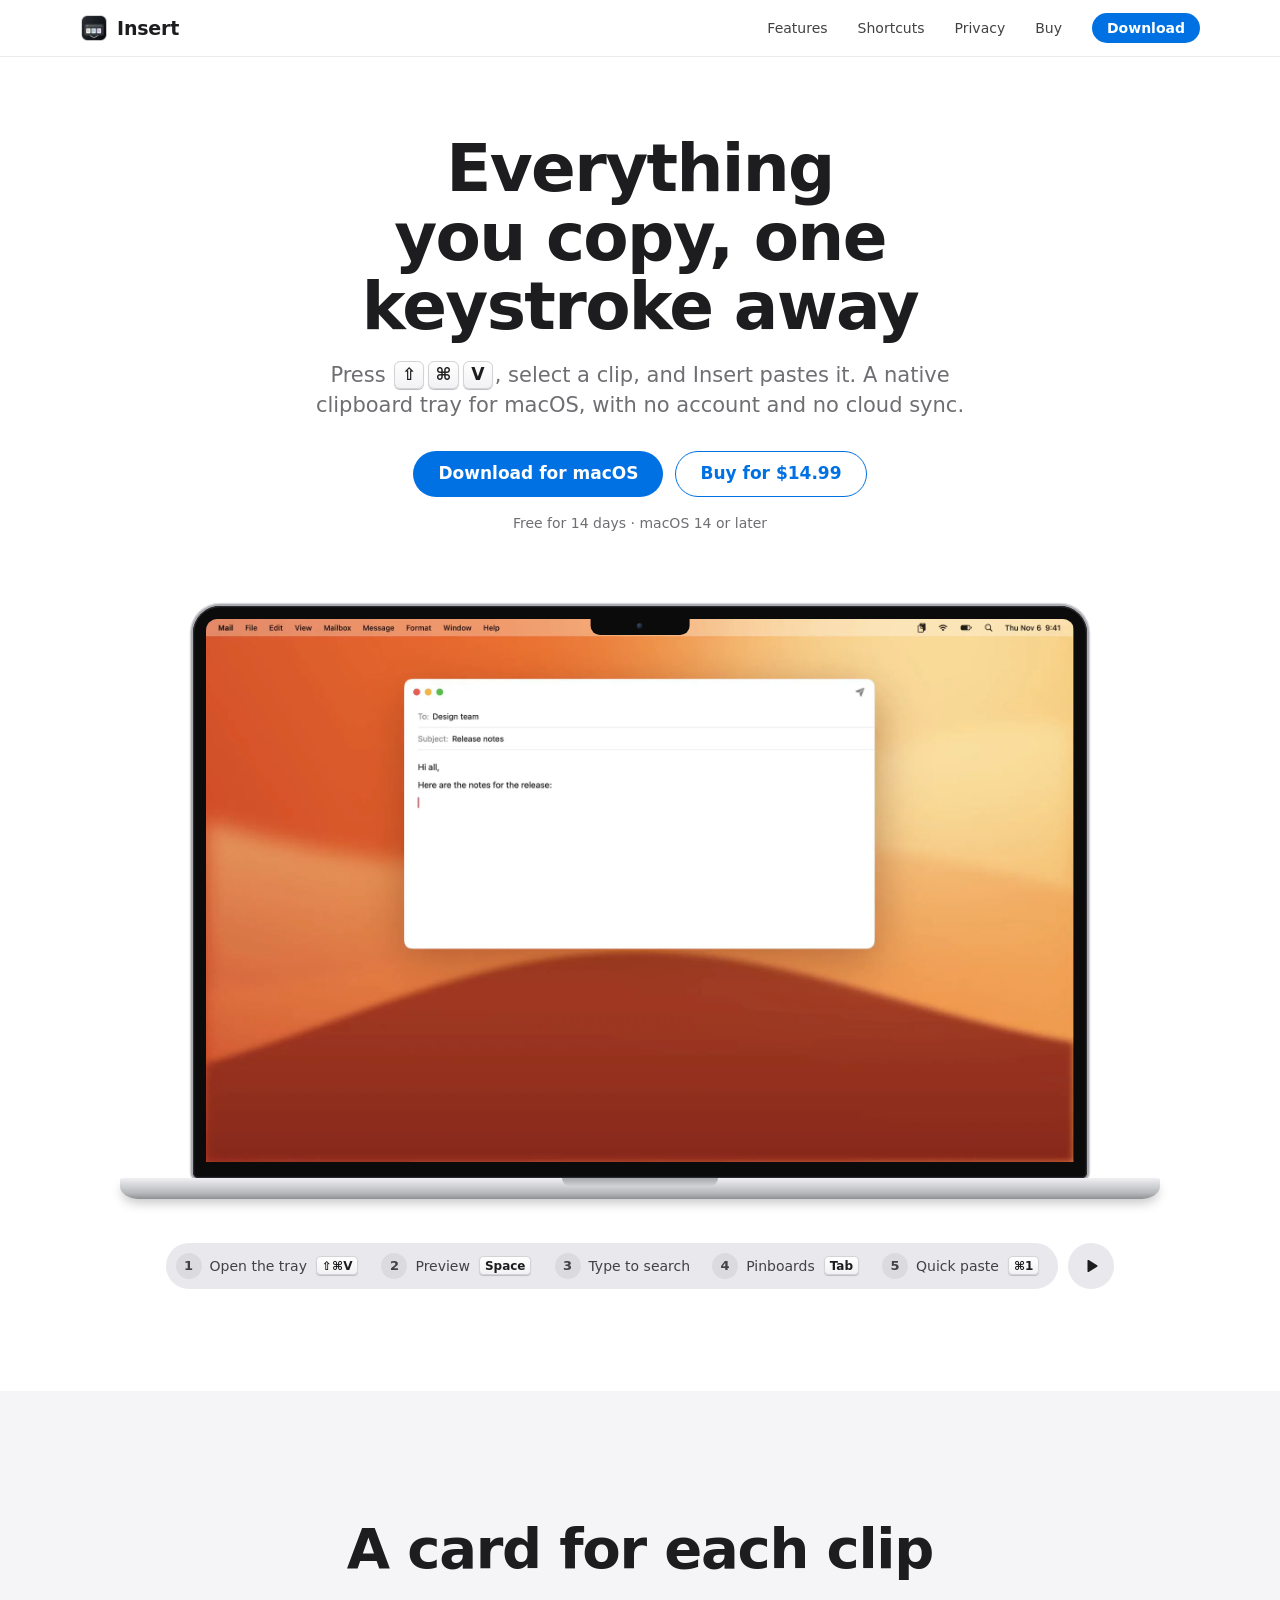
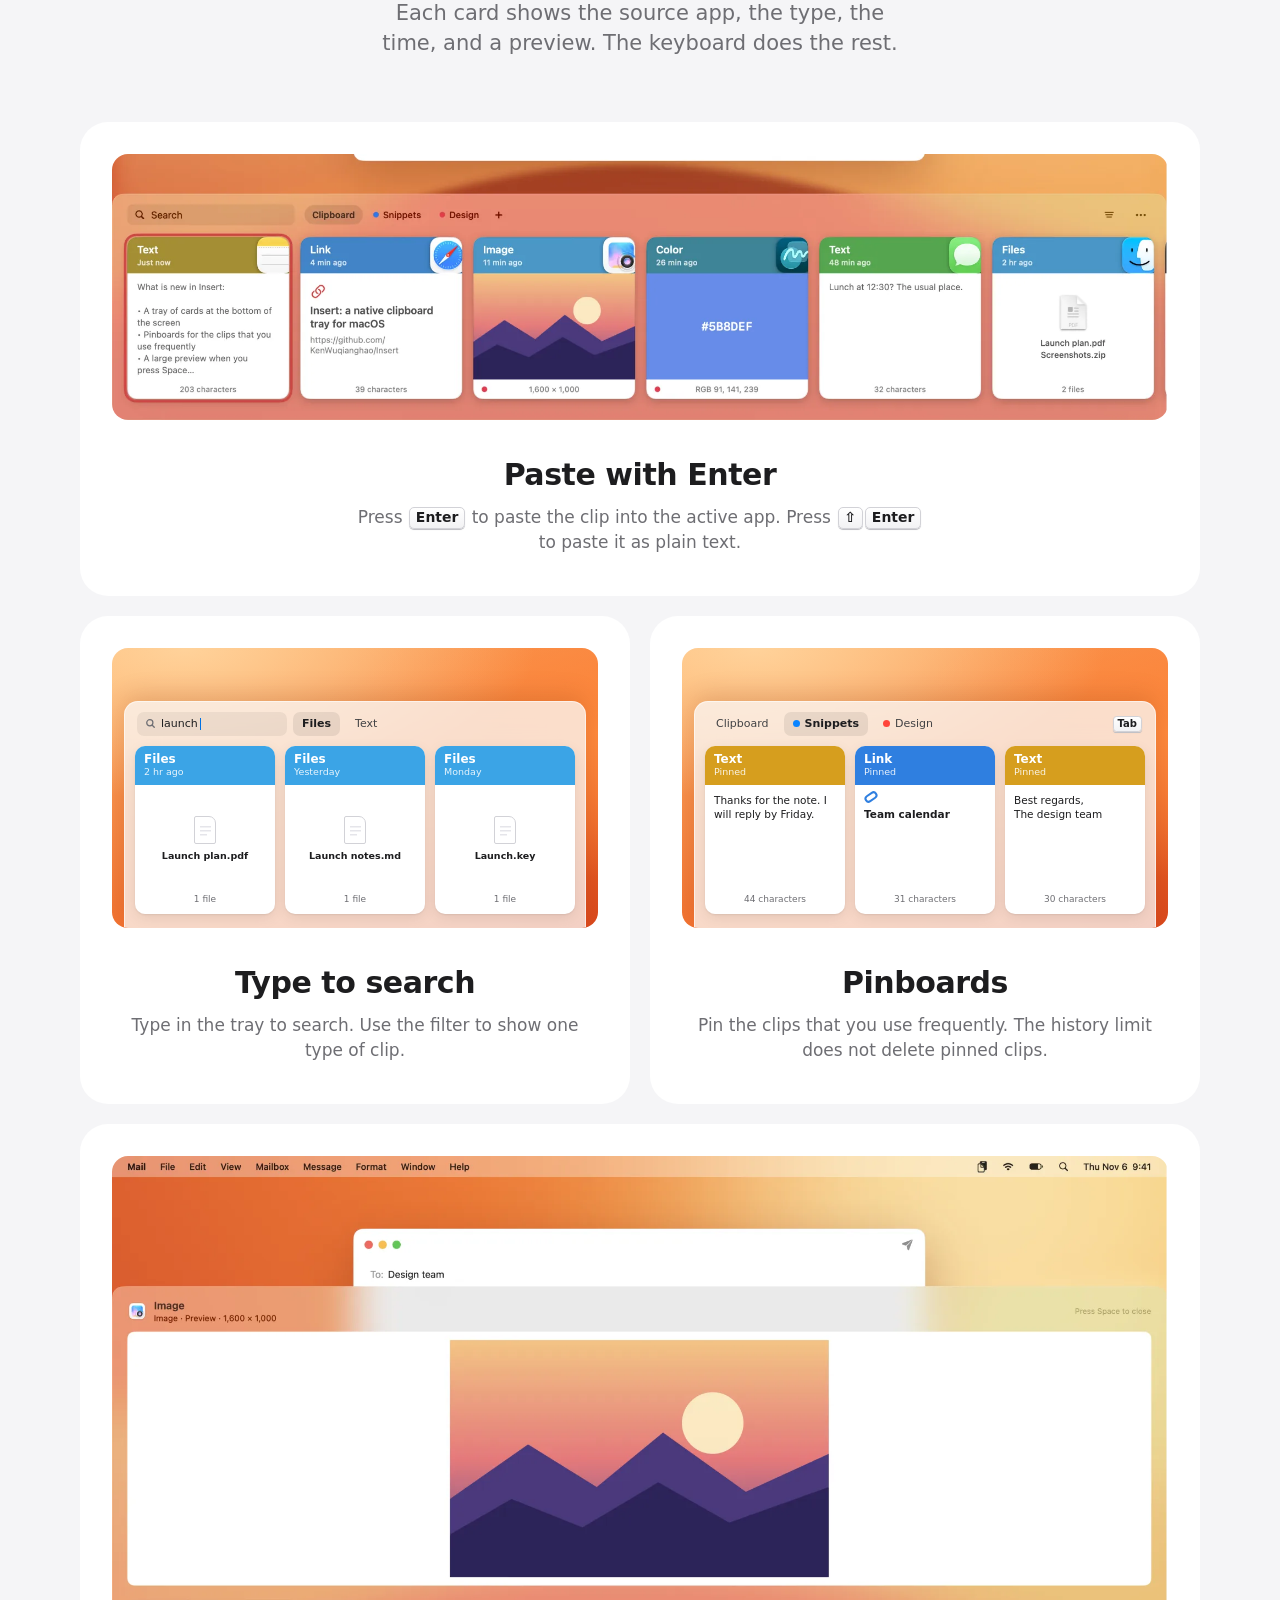
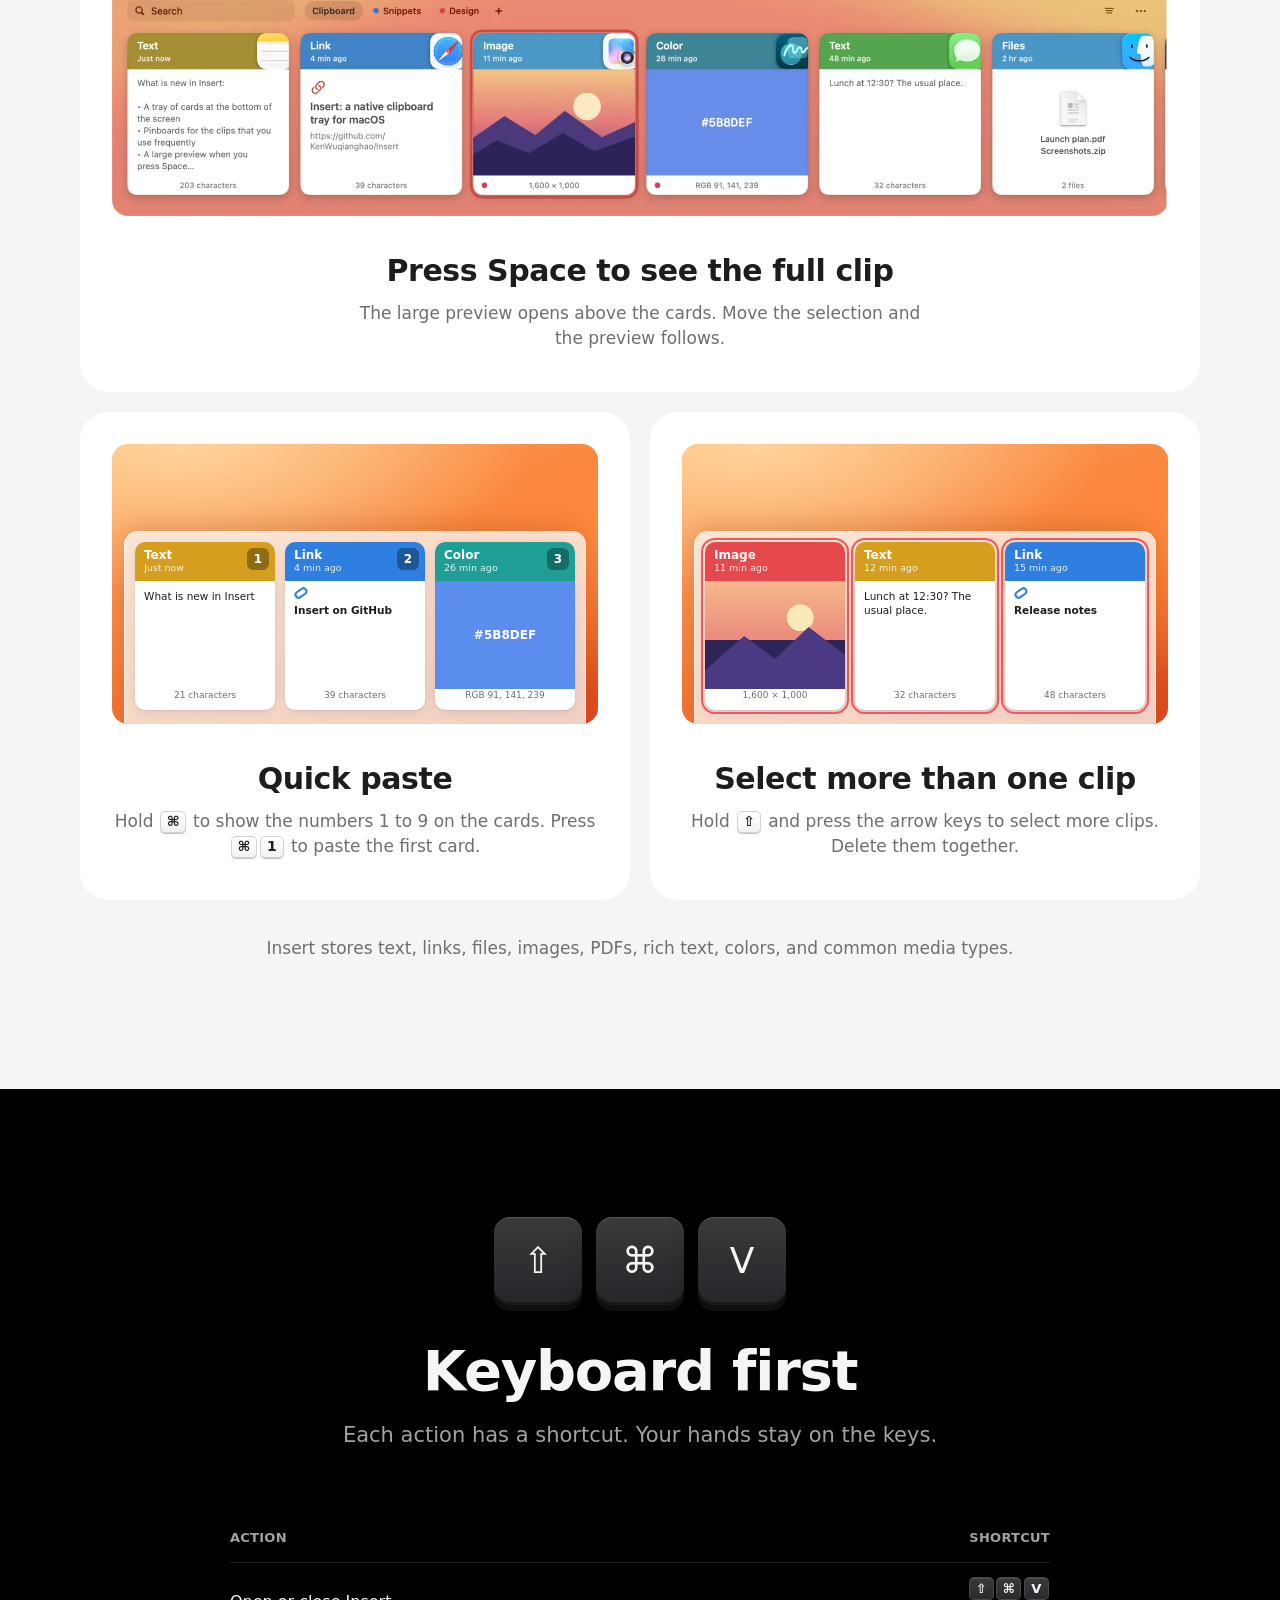
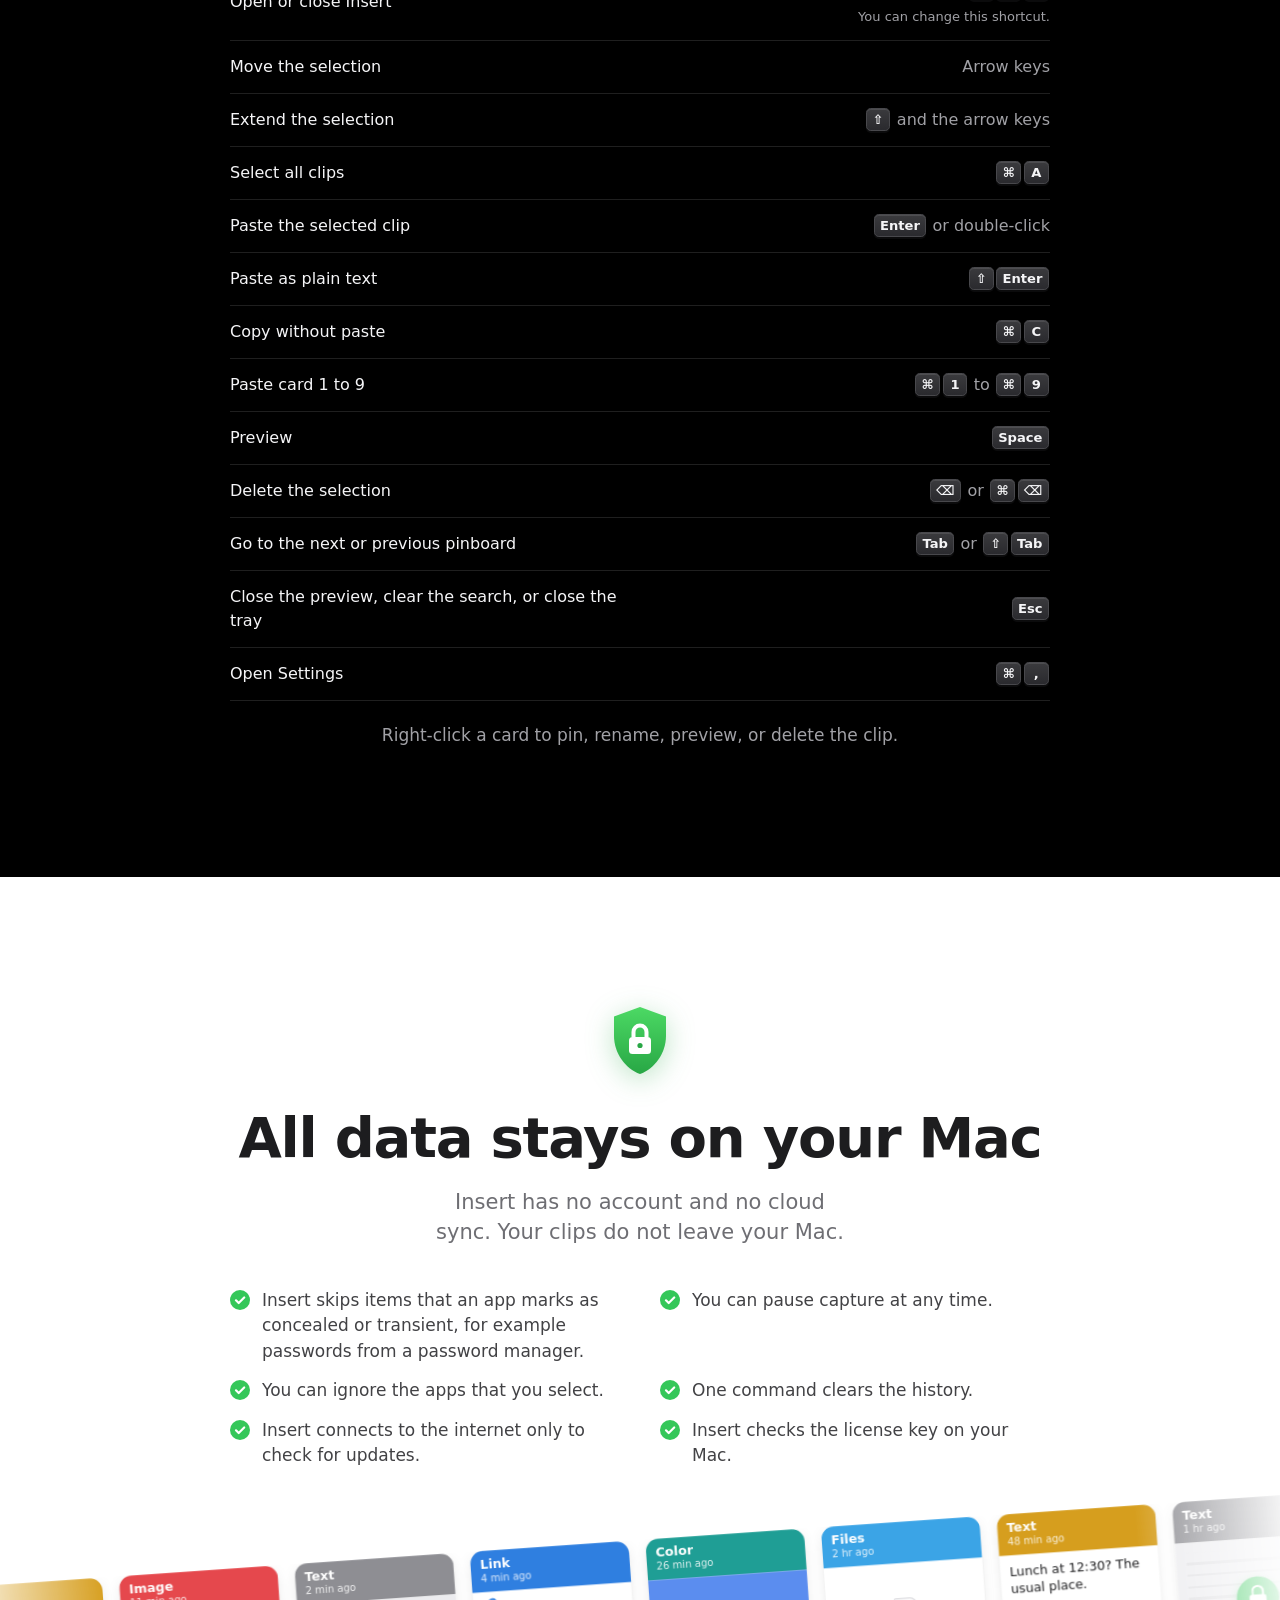
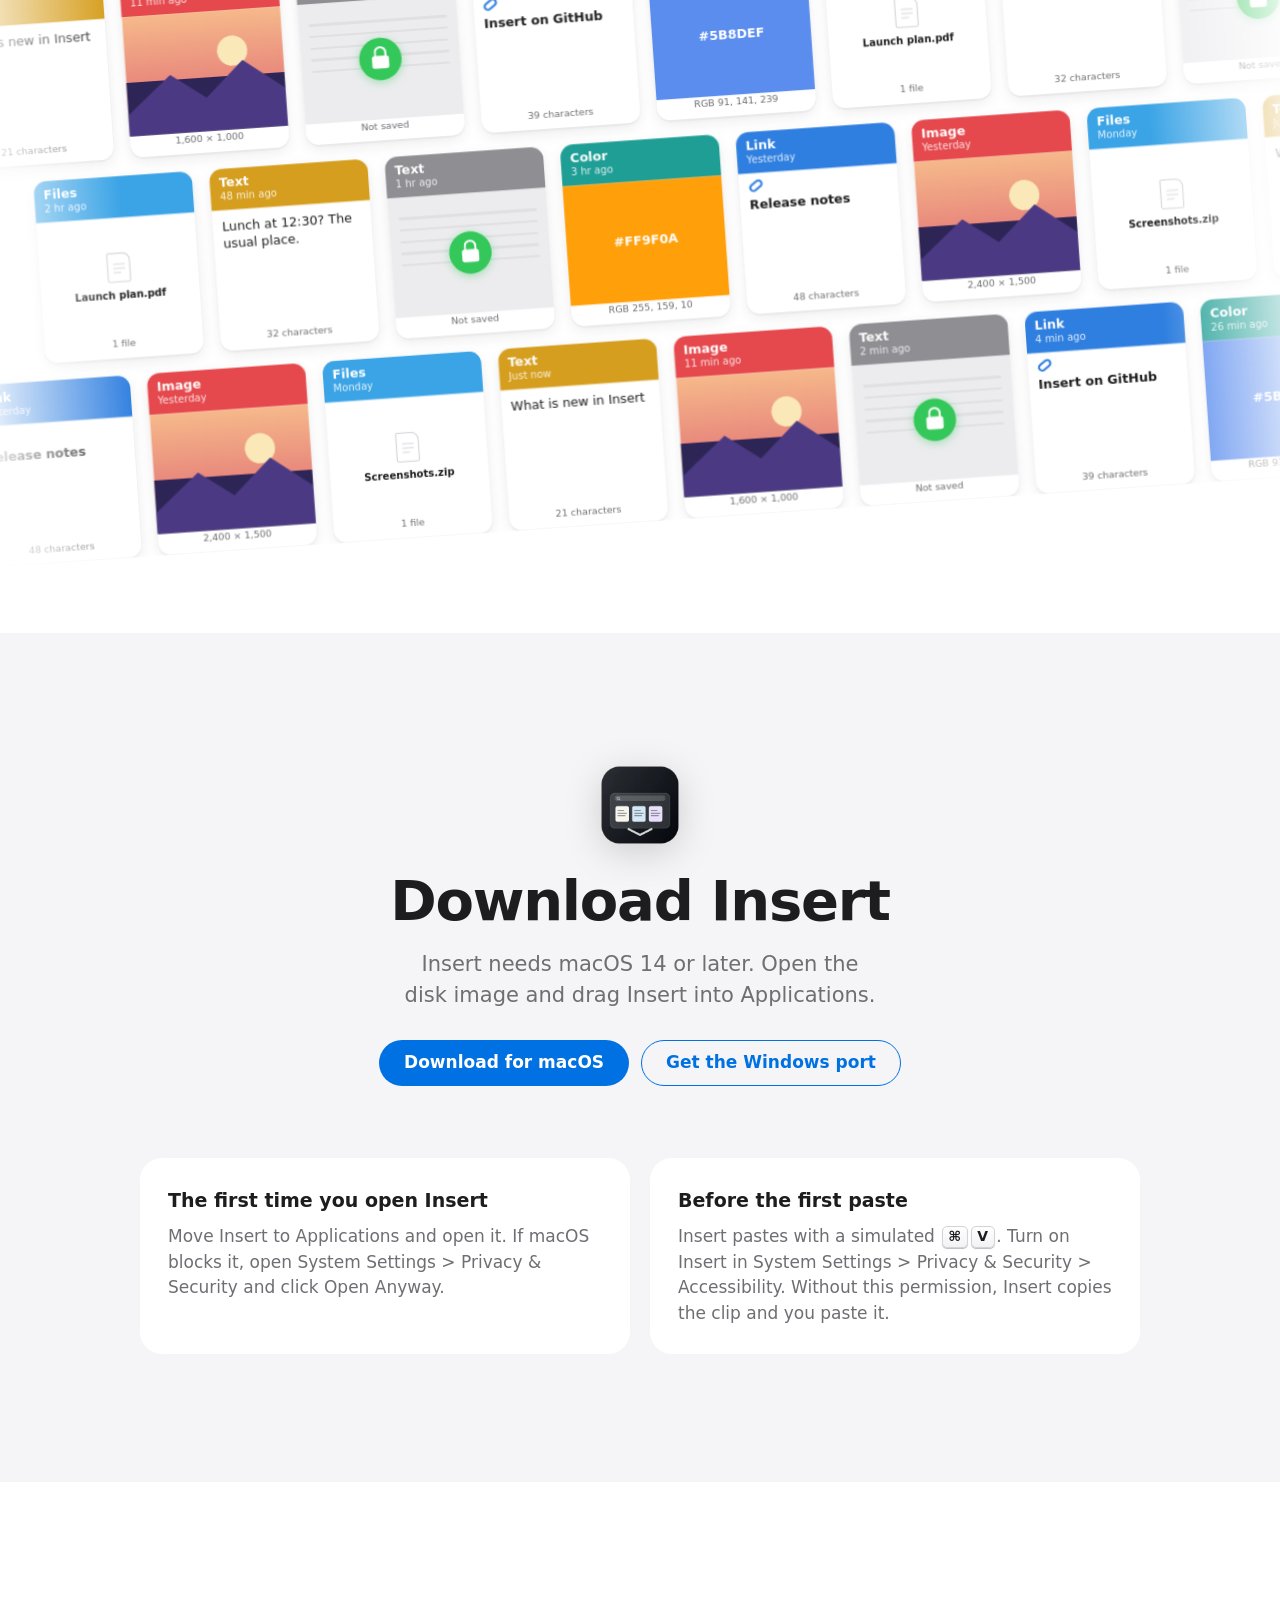
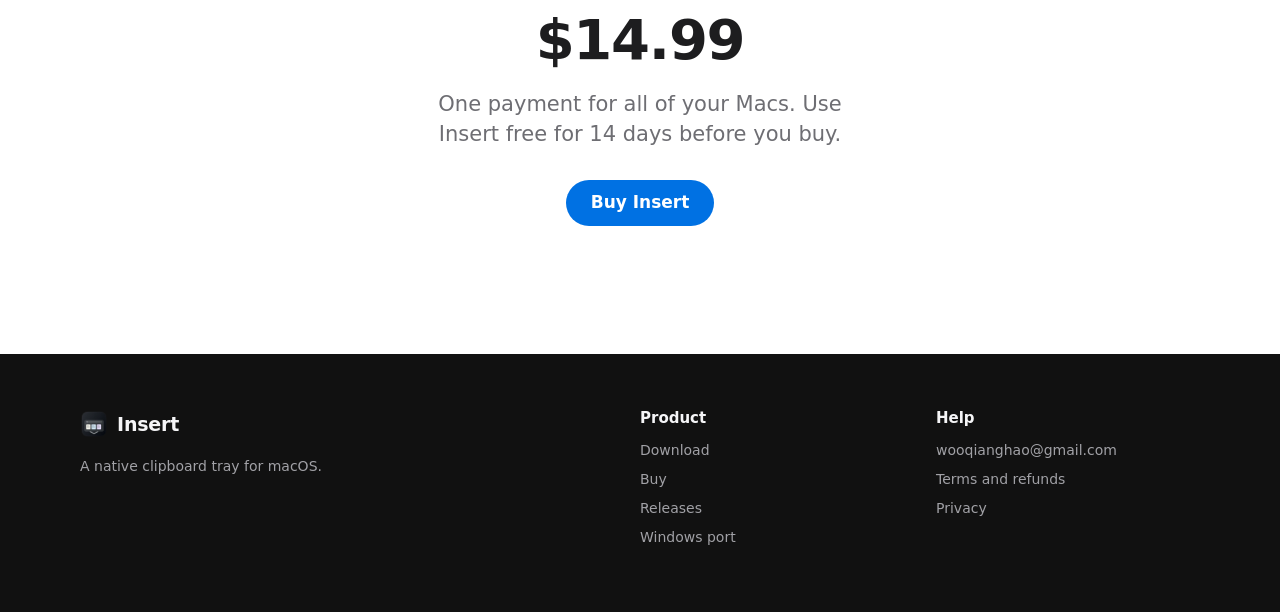
==== index.html @ 04b27fa1 "Time out the Stripe request, and fix the first-open, receipt, and log wording" ====
<!doctype html>
<html lang="en">
  <head>
    <meta charset="utf-8" />
    <meta name="viewport" content="width=device-width, initial-scale=1" />
    <title>Insert - Native clipboard tray for macOS</title>
    <meta
      name="description"
      content="Insert is a native clipboard tray for macOS. Press the shortcut, select a clip, and Insert pastes it into the app that you use. No account and no cloud sync."
    />
    <meta property="og:type" content="website" />
    <meta property="og:url" content="https://insert-app.vercel.app/" />
    <meta property="og:title" content="Insert" />
    <meta property="og:description" content="A native clipboard tray for macOS. Press the shortcut, select a clip, and paste." />
    <meta property="og:image" content="https://insert-app.vercel.app/assets/insert-og.jpg" />
    <meta name="twitter:card" content="summary_large_image" />
    <meta name="color-scheme" content="light" />
    <meta name="theme-color" content="#ffffff" />
    <link rel="icon" type="image/png" sizes="32x32" href="/assets/favicon.png" />
    <link rel="apple-touch-icon" href="/assets/apple-touch-icon.png" />
    <link rel="stylesheet" href="/styles.css" />
    <script>document.documentElement.classList.add("js");</script>
  </head>
  <body>
    <header class="topbar">
      <div class="wrap topbar-row">
        <a class="brand" href="/">
          <img src="/assets/insert-icon.webp" alt="" width="28" height="28" />
          Insert
        </a>
        <nav aria-label="Main">
          <a class="nav-link" href="#features">Features</a>
          <a class="nav-link" href="#shortcuts">Shortcuts</a>
          <a class="nav-link" href="#privacy">Privacy</a>
          <a class="nav-link" href="/buy">Buy</a>
          <a class="button primary small" href="#download">Download</a>
        </nav>
      </div>
    </header>

    <main>
      <section class="hero" aria-labelledby="hero-title">
        <div class="wrap hero-copy">
          <h1 id="hero-title">Everything you copy, one keystroke away</h1>
          <p class="sub">
            Press <kbd aria-hidden="true">⇧</kbd><kbd aria-hidden="true">⌘</kbd><kbd aria-hidden="true">V</kbd><span class="visually-hidden">Shift Command V</span>,
            select a clip, and Insert pastes it. A native clipboard tray for macOS, with no account and no cloud sync.
          </p>
          <div class="actions">
            <a
              class="button primary"
              id="platform-download"
              href="https://github.com/KenWuqianghao/insert-releases/releases/latest/download/Insert-Installer.dmg"
              data-windows-url="https://github.com/KenWuqianghao/insert-windows/releases/latest"
            >Download for macOS</a>
            <a class="button outline" href="/buy">Buy for $14.99</a>
          </div>
          <p class="fineprint">Free for 14 days · macOS 14 or later</p>
        </div>

        <div class="wrap demo">
          <h2 class="visually-hidden">Demo</h2>
          <div class="laptop">
            <div class="laptop-lid">
              <div class="laptop-screen">
                <video
                  id="demo-video"
                  src="/assets/insert-demo.mp4"
                  poster="/assets/insert-demo-poster.webp"
                  width="1920"
                  height="1200"
                  autoplay
                  muted
                  loop
                  playsinline
                  controls
                  preload="metadata"
                  aria-describedby="demo-steps"
                ></video>
              </div>
              <span class="laptop-notch" aria-hidden="true"></span>
            </div>
            <div class="laptop-base" aria-hidden="true"></div>
          </div>

          <div class="chapters">
            <ol class="chapter-list" id="demo-steps" aria-label="Demo steps">
              <li><button type="button" data-at="1.06"><span class="step-n">1</span>Open the tray<kbd aria-hidden="true">⇧⌘V</kbd><span class="visually-hidden">Shift Command V</span></button></li>
              <li><button type="button" data-at="3.86"><span class="step-n">2</span>Preview<kbd>Space</kbd></button></li>
              <li><button type="button" data-at="8.03"><span class="step-n">3</span>Type to search</button></li>
              <li><button type="button" data-at="11.08"><span class="step-n">4</span>Pinboards<kbd>Tab</kbd></button></li>
              <li><button type="button" data-at="14.42"><span class="step-n">5</span>Quick paste<kbd aria-hidden="true">⌘1</kbd><span class="visually-hidden">Command 1</span></button></li>
            </ol>
            <button type="button" class="play-toggle" id="play-toggle" aria-label="Pause the demo">
              <svg class="icon-pause" viewBox="0 0 16 16" aria-hidden="true"><rect x="3.5" y="2.5" width="3" height="11" rx="1" /><rect x="9.5" y="2.5" width="3" height="11" rx="1" /></svg>
              <svg class="icon-play" viewBox="0 0 16 16" aria-hidden="true"><path d="M4.5 2.8v10.4a.8.8 0 0 0 1.2.7l8.4-5.2a.8.8 0 0 0 0-1.4L5.7 2.1a.8.8 0 0 0-1.2.7Z" /></svg>
            </button>
          </div>
        </div>
      </section>

      <section class="band grey" id="features" aria-labelledby="features-title">
        <div class="wrap">
          <div class="section-head reveal">
            <h2 id="features-title">A card for each clip</h2>
            <p class="sub">Each card shows the source app, the type, the time, and a preview. The keyboard does the rest.</p>
          </div>

          <div class="feature-grid">
            <article class="feature wide reveal">
              <div class="feature-media">
                <img class="shot tray-only" src="/assets/insert-tray.webp" alt="The Insert tray at the bottom of the screen, with a row of clip cards" width="1920" height="1200" loading="lazy" />
              </div>
              <h3>Paste with Enter</h3>
              <p>Press <kbd>Enter</kbd> to paste the clip into the active app. Press <span class="keys"><kbd>⇧</kbd><kbd>Enter</kbd></span> to paste it as plain text.</p>
            </article>

            <article class="feature reveal">
              <div class="scene" aria-hidden="true">
                <div class="mini-tray">
                  <div class="tray-bar">
                    <span class="search-field"><svg viewBox="0 0 16 16"><circle cx="7" cy="7" r="4.5" /><path d="m10.5 10.5 3 3" /></svg>launch<i class="caret"></i></span>
                    <span class="chip on">Files</span>
                    <span class="chip">Text</span>
                  </div>
                  <div class="clip-row">
                    <div class="clip t-files"><div class="clip-head"><b>Files</b><span>2 hr ago</span></div><div class="clip-body center"><span class="doc"></span><small>Launch plan.pdf</small></div><div class="clip-foot">1 file</div></div>
                    <div class="clip t-files"><div class="clip-head"><b>Files</b><span>Yesterday</span></div><div class="clip-body center"><span class="doc"></span><small>Launch notes.md</small></div><div class="clip-foot">1 file</div></div>
                    <div class="clip t-files"><div class="clip-head"><b>Files</b><span>Monday</span></div><div class="clip-body center"><span class="doc"></span><small>Launch.key</small></div><div class="clip-foot">1 file</div></div>
                  </div>
                </div>
              </div>
              <h3>Type to search</h3>
              <p>Type in the tray to search. Use the filter to show one type of clip.</p>
            </article>

            <article class="feature reveal">
              <div class="scene" aria-hidden="true">
                <div class="mini-tray">
                  <div class="tray-bar">
                    <span class="tab">Clipboard</span>
                    <span class="tab on"><i style="--dot: #0a84ff"></i>Snippets</span>
                    <span class="tab"><i style="--dot: #ff453a"></i>Design</span>
                    <kbd class="tray-key">Tab</kbd>
                  </div>
                  <div class="clip-row">
                    <div class="clip t-text"><div class="clip-head"><b>Text</b><span>Pinned</span></div><div class="clip-body"><p>Thanks for the note. I will reply by Friday.</p></div><div class="clip-foot">44 characters</div></div>
                    <div class="clip t-link"><div class="clip-head"><b>Link</b><span>Pinned</span></div><div class="clip-body"><span class="link-glyph"></span><p><b>Team calendar</b></p></div><div class="clip-foot">31 characters</div></div>
                    <div class="clip t-text"><div class="clip-head"><b>Text</b><span>Pinned</span></div><div class="clip-body"><p>Best regards,<br />The design team</p></div><div class="clip-foot">30 characters</div></div>
                  </div>
                </div>
              </div>
              <h3>Pinboards</h3>
              <p>Pin the clips that you use frequently. The history limit does not delete pinned clips.</p>
            </article>

            <article class="feature wide reveal">
              <div class="feature-media">
                <img class="shot" src="/assets/insert-preview.webp" alt="The large preview of an image clip, above the row of cards" width="1920" height="1200" loading="lazy" />
              </div>
              <h3>Press Space to see the full clip</h3>
              <p>The large preview opens above the cards. Move the selection and the preview follows.</p>
            </article>

            <article class="feature reveal">
              <div class="scene" aria-hidden="true">
                <div class="mini-tray">
                  <div class="clip-row">
                    <div class="clip t-text"><span class="num">1</span><div class="clip-head"><b>Text</b><span>Just now</span></div><div class="clip-body"><p>What is new in Insert</p></div><div class="clip-foot">21 characters</div></div>
                    <div class="clip t-link"><span class="num">2</span><div class="clip-head"><b>Link</b><span>4 min ago</span></div><div class="clip-body"><span class="link-glyph"></span><p><b>Insert on GitHub</b></p></div><div class="clip-foot">39 characters</div></div>
                    <div class="clip t-color"><span class="num">3</span><div class="clip-head"><b>Color</b><span>26 min ago</span></div><div class="clip-body swatch">#5B8DEF</div><div class="clip-foot">RGB 91, 141, 239</div></div>
                  </div>
                </div>
              </div>
              <h3>Quick paste</h3>
              <p>Hold <kbd>⌘</kbd> to show the numbers 1 to 9 on the cards. Press <span class="keys"><kbd>⌘</kbd><kbd>1</kbd></span> to paste the first card.</p>
            </article>

            <article class="feature reveal">
              <div class="scene" aria-hidden="true">
                <div class="mini-tray">
                  <div class="clip-row">
                    <div class="clip t-image picked"><div class="clip-head"><b>Image</b><span>11 min ago</span></div><div class="clip-body art"></div><div class="clip-foot">1,600 × 1,000</div></div>
                    <div class="clip t-text picked"><div class="clip-head"><b>Text</b><span>12 min ago</span></div><div class="clip-body"><p>Lunch at 12:30? The usual place.</p></div><div class="clip-foot">32 characters</div></div>
                    <div class="clip t-link picked"><div class="clip-head"><b>Link</b><span>15 min ago</span></div><div class="clip-body"><span class="link-glyph"></span><p><b>Release notes</b></p></div><div class="clip-foot">48 characters</div></div>
                  </div>
                </div>
              </div>
              <h3>Select more than one clip</h3>
              <p>Hold <kbd>⇧</kbd> and press the arrow keys to select more clips. Delete them together.</p>
            </article>
          </div>

          <p class="feature-note reveal">Insert stores text, links, files, images, PDFs, rich text, colors, and common media types.</p>
        </div>
      </section>

      <section class="band dark" id="shortcuts" aria-labelledby="shortcuts-title">
        <div class="wrap">
          <div class="section-head reveal">
            <div class="keycaps" aria-hidden="true"><span>⇧</span><span>⌘</span><span>V</span></div>
            <h2 id="shortcuts-title">Keyboard first</h2>
            <p class="sub">Each action has a shortcut. Your hands stay on the keys.</p>
          </div>
          <div class="table-wrap reveal">
            <table>
              <thead>
                <tr><th scope="col">Action</th><th scope="col">Shortcut</th></tr>
              </thead>
              <tbody>
                <tr><td>Open or close Insert</td><td><kbd>⇧</kbd><kbd>⌘</kbd><kbd>V</kbd><span class="cell-note">You can change this shortcut.</span></td></tr>
                <tr><td>Move the selection</td><td>Arrow keys</td></tr>
                <tr><td>Extend the selection</td><td><kbd>⇧</kbd> and the arrow keys</td></tr>
                <tr><td>Select all clips</td><td><kbd>⌘</kbd><kbd>A</kbd></td></tr>
                <tr><td>Paste the selected clip</td><td><kbd>Enter</kbd> or double-click</td></tr>
                <tr><td>Paste as plain text</td><td><kbd>⇧</kbd><kbd>Enter</kbd></td></tr>
                <tr><td>Copy without paste</td><td><kbd>⌘</kbd><kbd>C</kbd></td></tr>
                <tr><td>Paste card 1 to 9</td><td><kbd>⌘</kbd><kbd>1</kbd> to <kbd>⌘</kbd><kbd>9</kbd></td></tr>
                <tr><td>Preview</td><td><kbd>Space</kbd></td></tr>
                <tr><td>Delete the selection</td><td><kbd>⌫</kbd> or <kbd>⌘</kbd><kbd>⌫</kbd></td></tr>
                <tr><td>Go to the next or previous pinboard</td><td><kbd>Tab</kbd> or <kbd>⇧</kbd><kbd>Tab</kbd></td></tr>
                <tr><td>Close the preview, clear the search, or close the tray</td><td><kbd>Esc</kbd></td></tr>
                <tr><td>Open Settings</td><td><kbd>⌘</kbd><kbd>,</kbd></td></tr>
              </tbody>
            </table>
            <p class="note">Right-click a card to pin, rename, preview, or delete the clip.</p>
          </div>
        </div>
      </section>

      <section class="band privacy" id="privacy" aria-labelledby="privacy-title">
        <div class="wrap">
          <div class="section-head reveal">
            <svg class="shield" viewBox="0 0 64 72" aria-hidden="true">
              <defs>
                <linearGradient id="shield-fill" x1="0" y1="0" x2="0" y2="1">
                  <stop offset="0" stop-color="#4cd964" />
                  <stop offset="1" stop-color="#28a745" />
                </linearGradient>
              </defs>
              <path d="M32 2 6 11.5v19.2c0 17.4 11.1 32.7 26 38.3 14.9-5.6 26-20.9 26-38.3V11.5L32 2Z" fill="url(#shield-fill)" />
              <rect x="21" y="32" width="22" height="17" rx="3.5" fill="#fff" />
              <path d="M25.5 32v-5a6.5 6.5 0 0 1 13 0v5" fill="none" stroke="#fff" stroke-width="4" />
              <circle cx="32" cy="40.5" r="2.6" fill="#28a745" />
            </svg>
            <h2 id="privacy-title">All data stays on your Mac</h2>
            <p class="sub">Insert has no account and no cloud sync. Your clips do not leave your Mac.</p>
          </div>
          <ul class="facts reveal">
            <li>Insert skips items that an app marks as concealed or transient, for example passwords from a password manager.</li>
            <li>You can pause capture at any time.</li>
            <li>You can ignore the apps that you select.</li>
            <li>One command clears the history.</li>
            <li>Insert connects to the internet only to check for updates.</li>
            <li>Insert checks the license key on your Mac.</li>
          </ul>
        </div>
        <div class="wall" id="clip-wall" aria-hidden="true"></div>
      </section>

      <section class="band grey" id="download" aria-labelledby="download-title">
        <div class="wrap">
          <div class="section-head reveal">
            <img class="app-icon" src="/assets/insert-icon.webp" alt="" width="88" height="88" loading="lazy" />
            <h2 id="download-title">Download Insert</h2>
            <p class="sub">Insert needs macOS 14 or later. Open the disk image and drag Insert into Applications.</p>
            <div class="actions">
              <a class="button primary" href="https://github.com/KenWuqianghao/insert-releases/releases/latest/download/Insert-Installer.dmg">Download for macOS</a>
              <a class="button outline" href="https://github.com/KenWuqianghao/insert-windows/releases/latest">Get the Windows port</a>
            </div>
          </div>
          <div class="notes reveal">
            <article class="note-card">
              <h3>The first time you open Insert</h3>
              <p>Move Insert to Applications and open it. If macOS blocks it, open System Settings &gt; Privacy &amp; Security and click Open Anyway.</p>
            </article>
            <article class="note-card">
              <h3>Before the first paste</h3>
              <p>Insert pastes with a simulated <span class="keys"><kbd>⌘</kbd><kbd>V</kbd></span>. Turn on Insert in System Settings &gt; Privacy &amp; Security &gt; Accessibility. Without this permission, Insert copies the clip and you paste it.</p>
            </article>
          </div>
        </div>
      </section>

      <section class="band" id="pricing" aria-labelledby="pricing-title">
        <div class="wrap">
          <div class="section-head reveal">
            <h2 id="pricing-title">$14.99</h2>
            <p class="sub">One payment for all of your Macs. Use Insert free for 14 days before you buy.</p>
            <div class="actions">
              <a class="button primary" href="/buy">Buy Insert</a>
            </div>
          </div>
        </div>
      </section>
    </main>

    <footer class="footer">
      <div class="wrap footer-grid">
        <div class="footer-brand">
          <a class="brand" href="/">
            <img src="/assets/insert-icon.webp" alt="" width="28" height="28" loading="lazy" />
            Insert
          </a>
          <p>A native clipboard tray for macOS.</p>
        </div>
        <nav aria-labelledby="footer-product">
          <h2 id="footer-product">Product</h2>
          <ul>
            <li><a href="https://github.com/KenWuqianghao/insert-releases/releases/latest/download/Insert-Installer.dmg">Download</a></li>
            <li><a href="/buy">Buy</a></li>
            <li><a href="https://github.com/KenWuqianghao/insert-releases/releases">Releases</a></li>
            <li><a href="https://github.com/KenWuqianghao/insert-windows/releases/latest">Windows port</a></li>
          </ul>
        </nav>
        <nav aria-labelledby="footer-help">
          <h2 id="footer-help">Help</h2>
          <ul>
            <li><a href="mailto:wooqianghao@gmail.com">wooqianghao@gmail.com</a></li>
            <li><a href="/terms">Terms and refunds</a></li>
            <li><a href="/privacy">Privacy</a></li>
          </ul>
        </nav>
      </div>
    </footer>

    <script>
      (() => {
        const download = document.getElementById("platform-download");
        const platform = (navigator.userAgentData?.platform || navigator.platform || navigator.userAgent || "").toLowerCase();
        if (download && platform.includes("win")) {
          download.href = download.dataset.windowsUrl;
          download.textContent = "Download for Windows";
        }

        const reduceMotion = window.matchMedia("(prefers-reduced-motion: reduce)").matches;

        const reveals = document.querySelectorAll(".reveal");
        if (reduceMotion || !("IntersectionObserver" in window)) {
          reveals.forEach((el) => el.classList.add("in"));
        } else {
          const observer = new IntersectionObserver(
            (entries) => {
              entries.forEach((entry) => {
                if (!entry.isIntersecting) return;
                entry.target.classList.add("in");
                observer.unobserve(entry.target);
              });
            },
            { rootMargin: "0px 0px -8% 0px" }
          );
          reveals.forEach((el) => observer.observe(el));
        }

        const WALL = [
          { type: "text", head: "Text", time: "Just now", body: "What is new in Insert", foot: "21 characters" },
          { type: "image", head: "Image", time: "11 min ago", art: true, foot: "1,600 × 1,000" },
          { type: "concealed", head: "Text", time: "2 min ago", foot: "Not saved" },
          { type: "link", head: "Link", time: "4 min ago", body: "Insert on GitHub", link: true, foot: "39 characters" },
          { type: "color", head: "Color", time: "26 min ago", swatch: "#5B8DEF", foot: "RGB 91, 141, 239" },
          { type: "files", head: "Files", time: "2 hr ago", file: "Launch plan.pdf", foot: "1 file" },
          { type: "text", head: "Text", time: "48 min ago", body: "Lunch at 12:30? The usual place.", foot: "32 characters" },
          { type: "concealed", head: "Text", time: "1 hr ago", foot: "Not saved" },
          { type: "color", head: "Color", time: "3 hr ago", swatch: "#FF9F0A", foot: "RGB 255, 159, 10" },
          { type: "link", head: "Link", time: "Yesterday", body: "Release notes", link: true, foot: "48 characters" },
          { type: "image", head: "Image", time: "Yesterday", art: true, foot: "2,400 × 1,500" },
          { type: "files", head: "Files", time: "Monday", file: "Screenshots.zip", foot: "1 file" },
        ];

        const cardHtml = (clip) => {
          let body;
          if (clip.type === "concealed") body = `<div class="clip-body concealed"><span class="lock"></span></div>`;
          else if (clip.art) body = `<div class="clip-body art"></div>`;
          else if (clip.swatch) body = `<div class="clip-body swatch" style="--swatch: ${clip.swatch}">${clip.swatch}</div>`;
          else if (clip.file) body = `<div class="clip-body center"><span class="doc"></span><small>${clip.file}</small></div>`;
          else if (clip.link) body = `<div class="clip-body"><span class="link-glyph"></span><p><b>${clip.body}</b></p></div>`;
          else body = `<div class="clip-body"><p>${clip.body}</p></div>`;
          return `<div class="clip t-${clip.type}"><div class="clip-head"><b>${clip.head}</b><span>${clip.time}</span></div>${body}<div class="clip-foot">${clip.foot}</div></div>`;
        };

        const wall = document.getElementById("clip-wall");
        if (wall) {
          wall.innerHTML = [0, 5, 9]
            .map((offset) => {
              const row = WALL.map((_, i) => WALL[(i + offset) % WALL.length]);
              return `<div class="wall-row">${row.map(cardHtml).join("")}</div>`;
            })
            .join("");
        }

        const video = document.getElementById("demo-video");
        const toggle = document.getElementById("play-toggle");
        const steps = [...document.querySelectorAll("#demo-steps button")];
        if (!video || steps.length === 0) return;
        // The native controls stay when the script does not run. The play button and the step row replace them.
        video.controls = false;

        if (reduceMotion) {
          video.removeAttribute("autoplay");
          video.pause();
        }

        const showPlayState = () => {
          toggle.classList.toggle("paused", video.paused);
          toggle.setAttribute("aria-label", video.paused ? "Play the demo" : "Pause the demo");
        };
        video.addEventListener("play", showPlayState);
        video.addEventListener("pause", showPlayState);
        toggle.addEventListener("click", () => (video.paused ? video.play() : video.pause()));
        showPlayState();

        const list = document.getElementById("demo-steps");
        const starts = steps.map((step) => Number(step.dataset.at));
        let current = -2;
        const showStep = () => {
          const next = starts.filter((start) => video.currentTime >= start).length - 1;
          if (next === current) return;
          current = next;
          steps.forEach((step, index) => {
            if (index === current) step.setAttribute("aria-current", "step");
            else step.removeAttribute("aria-current");
          });
          const active = steps[current];
          // A scroll during playback must not move a focused step button out of view.
          if (active && list.scrollWidth > list.clientWidth && !list.contains(document.activeElement)) {
            list.scrollTo({
              left: active.offsetLeft - (list.clientWidth - active.offsetWidth) / 2,
              behavior: window.matchMedia("(prefers-reduced-motion: reduce)").matches ? "auto" : "smooth",
            });
          }
        };
        video.addEventListener("timeupdate", showStep);
        video.addEventListener("seeked", showStep);

        steps.forEach((step) => {
          step.addEventListener("click", () => {
            video.currentTime = Number(step.dataset.at);
            video.play();
          });
        });
      })();
    </script>
  </body>
</html>
---- styles.css ----
:root {
  color-scheme: light;
  --ink: #1d1d1f;
  --muted: #6e6e73;
  --grey: #f5f5f7;
  --line: #d2d2d7;
  --blue: #0071e3;
  --blue-hover: #0066cc;
  --ring: #f0585f;
  --night: #000;
  --night-2: #1d1d1f;
  --night-ink: #f5f5f7;
  --night-muted: #a1a1a6;
  --t-text: #d69e1e;
  --t-link: #2f7fe0;
  --t-image: #e5484d;
  --t-color: #1f9e95;
  --t-files: #3ba4e6;
  --t-concealed: #8e8e93;
  --gutter: clamp(20px, 4vw, 40px);
  --font: system-ui, -apple-system, BlinkMacSystemFont, "SF Pro Text", "Segoe UI", Roboto, "Helvetica Neue", Arial, sans-serif;
}

* {
  box-sizing: border-box;
}

html {
  scroll-behavior: smooth;
  scroll-padding-top: 64px;
}

body {
  margin: 0;
  background: #fff;
  color: var(--ink);
  font-family: var(--font);
  font-size: 17px;
  line-height: 1.5;
  -webkit-font-smoothing: antialiased;
}

h1,
h2,
h3,
p,
ul,
ol {
  margin: 0;
}

h1,
h2,
h3 {
  text-wrap: balance;
}

p {
  text-wrap: pretty;
}

a {
  color: inherit;
}

img,
video {
  display: block;
  max-width: 100%;
}

:focus-visible {
  outline: 3px solid var(--blue);
  outline-offset: 3px;
  border-radius: 8px;
}

.wrap {
  width: min(1120px, 100% - 2 * var(--gutter));
  margin-inline: auto;
}

.visually-hidden {
  position: absolute;
  width: 1px;
  height: 1px;
  overflow: hidden;
  clip-path: inset(50%);
  white-space: nowrap;
}

kbd {
  display: inline-flex;
  align-items: center;
  justify-content: center;
  min-width: 1.75em;
  height: 1.6em;
  margin-inline: 0.1em;
  padding: 0 0.4em;
  border: 1px solid #d2d2d7;
  border-radius: 0.36em;
  background: linear-gradient(#fff, #f2f2f4);
  box-shadow: 0 1px 0 #c1c1c6, 0 1px 2px rgba(0, 0, 0, 0.06);
  color: var(--ink);
  font: 600 0.82em/1 var(--font);
  vertical-align: 0.08em;
  white-space: nowrap;
}

/* Header */

.topbar {
  position: sticky;
  top: 0;
  z-index: 10;
  border-bottom: 1px solid rgba(0, 0, 0, 0.08);
  background: rgba(255, 255, 255, 0.82);
  backdrop-filter: saturate(180%) blur(20px);
  -webkit-backdrop-filter: saturate(180%) blur(20px);
}

.topbar-row {
  display: flex;
  align-items: center;
  justify-content: space-between;
  gap: 16px;
  height: 56px;
}

.brand {
  display: inline-flex;
  align-items: center;
  gap: 9px;
  font-size: 19px;
  font-weight: 700;
  letter-spacing: -0.01em;
  text-decoration: none;
}

.brand img {
  border-radius: 7px;
}

.topbar nav {
  display: flex;
  align-items: center;
  gap: clamp(16px, 2.6vw, 30px);
  font-size: 14px;
}

.nav-link {
  color: #424245;
  text-decoration: none;
}

.nav-link:hover {
  color: var(--ink);
}

/* Buttons */

.actions {
  display: flex;
  flex-wrap: wrap;
  justify-content: center;
  gap: 12px;
}

.button {
  display: inline-flex;
  min-height: 46px;
  align-items: center;
  justify-content: center;
  padding: 0 24px;
  border: 1.5px solid transparent;
  border-radius: 999px;
  font-size: 17px;
  background: transparent;
  font-family: var(--font);
  font-weight: 600;
  text-decoration: none;
  cursor: pointer;
  transition: background-color 0.15s, color 0.15s, border-color 0.15s;
}

.button.primary {
  background: var(--blue);
  color: #fff;
}

.button.primary:hover {
  background: var(--blue-hover);
}

.button.outline {
  border-color: var(--blue);
  color: var(--blue);
}

.button.outline:hover {
  background: rgba(0, 113, 227, 0.06);
}

.button.small {
  min-height: 30px;
  padding: 0 14px;
  font-size: 14px;
}

/* Hero */

.hero {
  padding-top: clamp(48px, 6vw, 80px);
  padding-bottom: clamp(56px, 8vw, 104px);
}

.hero-copy {
  text-align: center;
}

h1 {
  max-width: 15ch;
  margin-inline: auto;
  font-size: clamp(38px, 5.4vw, 66px);
  font-weight: 700;
  line-height: 1.05;
  letter-spacing: -0.025em;
}

.sub {
  max-width: 36em;
  margin: 18px auto 0;
  color: var(--muted);
  text-wrap: balance;
  font-size: clamp(18px, 1.7vw, 21px);
  line-height: 1.45;
}

.hero .actions {
  margin-top: 30px;
}

.fineprint {
  margin-top: 16px;
  color: var(--muted);
  font-size: 14px;
}

.demo {
  margin-top: clamp(44px, 6vw, 72px);
}

/* Laptop frame. Sizes use container units so the frame scales as one piece. */

.laptop {
  container-type: inline-size;
  width: min(1040px, 100%);
  margin-inline: auto;
}

.laptop-lid {
  position: relative;
  width: 86cqw;
  margin-inline: auto;
  padding: 1.25cqw 1.25cqw 1.6cqw;
  border-radius: 2.6cqw 2.6cqw 0.5cqw 0.5cqw;
  background: #0b0b0c;
  box-shadow:
    0 0 0 0.2cqw #a9abb0,
    0 0 0 0.32cqw #d9dadd,
    inset 0 0 0 0.12cqw #2a2a2d;
}

.laptop-screen {
  overflow: hidden;
  aspect-ratio: 16 / 10;
  border-radius: 1.1cqw 1.1cqw 0 0;
  background: #f2d3b3;
}

.laptop-screen video {
  width: 100%;
  height: 100%;
  object-fit: cover;
}

.laptop-notch {
  position: absolute;
  top: 1.2cqw;
  left: 50%;
  width: 9.5cqw;
  height: 1.55cqw;
  border-radius: 0 0 0.9cqw 0.9cqw;
  background: #0b0b0c;
  transform: translateX(-50%);
}

.laptop-notch::after {
  content: "";
  position: absolute;
  top: 0.45cqw;
  left: 50%;
  width: 0.55cqw;
  height: 0.55cqw;
  border-radius: 50%;
  background: radial-gradient(circle at 35% 35%, #3b4a6b, #10141d 70%);
  transform: translateX(-50%);
}

.laptop-base {
  position: relative;
  height: 2cqw;
  border-radius: 0.2cqw 0.2cqw 1.8cqw 1.8cqw / 0.2cqw 0.2cqw 1.2cqw 1.2cqw;
  background: linear-gradient(#f1f1f3 0%, #d6d7da 32%, #b6b8bc 72%, #8e9095 100%);
  box-shadow:
    0 2.2cqw 3.4cqw -1cqw rgba(0, 0, 0, 0.32),
    0 0.6cqw 1cqw -0.2cqw rgba(0, 0, 0, 0.22);
}

.laptop-base::before {
  content: "";
  position: absolute;
  top: 0;
  left: 50%;
  width: 15cqw;
  height: 0.75cqw;
  border-radius: 0 0 0.9cqw 0.9cqw;
  background: linear-gradient(#a7a9ad, #cfd0d3);
  transform: translateX(-50%);
}

/* Demo steps */

.chapters {
  display: flex;
  align-items: center;
  justify-content: center;
  gap: 10px;
  max-width: 100%;
  margin-top: clamp(28px, 4vw, 44px);
}

.chapter-list {
  position: relative;
  display: flex;
  gap: 2px;
  min-width: 0;
  padding: 4px;
  overflow-x: auto;
  border-radius: 999px;
  background: #e8e8ed;
  list-style: none;
  scrollbar-width: none;
}

.chapter-list::-webkit-scrollbar {
  display: none;
}

.chapter-list button {
  display: inline-flex;
  align-items: center;
  gap: 8px;
  height: 38px;
  padding: 0 14px 0 6px;
  border: 0;
  border-radius: 999px;
  background: none;
  color: #424245;
  font: 500 14px/1 var(--font);
  white-space: nowrap;
  cursor: pointer;
  transition: background-color 0.2s, color 0.2s, box-shadow 0.2s;
}

/* The list scrolls and clips an outer outline. */
.chapter-list button:focus-visible {
  outline-offset: -3px;
}

.chapter-list button:hover {
  color: var(--ink);
}

.chapter-list button[aria-current] {
  background: #fff;
  color: var(--ink);
  box-shadow: 0 1px 3px rgba(0, 0, 0, 0.12), 0 0 0 0.5px rgba(0, 0, 0, 0.04);
}

.step-n {
  display: inline-grid;
  place-items: center;
  width: 26px;
  height: 26px;
  border-radius: 50%;
  background: rgba(0, 0, 0, 0.06);
  font-size: 13px;
  font-weight: 600;
}

.chapter-list button[aria-current] .step-n {
  background: var(--blue);
  color: #fff;
}

.chapter-list kbd {
  font-size: 12px;
}

.play-toggle {
  display: grid;
  flex: none;
  place-items: center;
  width: 46px;
  height: 46px;
  border: 0;
  border-radius: 50%;
  background: #e8e8ed;
  color: var(--ink);
  cursor: pointer;
}

.play-toggle:hover {
  background: #dcdce1;
}

.play-toggle svg {
  width: 16px;
  height: 16px;
  fill: currentColor;
}

.play-toggle .icon-play,
.play-toggle.paused .icon-pause {
  display: none;
}

.play-toggle.paused .icon-play {
  display: block;
}

/* Bands */

.band {
  padding-block: clamp(72px, 10vw, 128px);
}

.band.grey {
  background: var(--grey);
}

.section-head {
  text-align: center;
}

h2 {
  font-size: clamp(34px, 4.8vw, 56px);
  font-weight: 700;
  line-height: 1.08;
  letter-spacing: -0.022em;
}

/* Features */

.feature-grid {
  display: grid;
  grid-template-columns: repeat(2, minmax(0, 1fr));
  gap: 20px;
  margin-top: clamp(40px, 6vw, 64px);
}

.feature {
  display: flex;
  flex-direction: column;
  padding: clamp(20px, 2.6vw, 32px);
  padding-bottom: clamp(28px, 3.4vw, 40px);
  border-radius: 28px;
  background: #fff;
  text-align: center;
}

.feature.wide {
  grid-column: 1 / -1;
}

.feature h3 {
  margin-top: clamp(22px, 3vw, 32px);
  font-size: clamp(22px, 2.4vw, 30px);
  font-weight: 700;
  letter-spacing: -0.015em;
}

.feature > p {
  max-width: 34em;
  margin: 8px auto 0;
  color: var(--muted);
}

.feature-media {
  overflow: hidden;
  border-radius: 16px;
}

.shot {
  width: 100%;
  height: auto;
}

/* The tray screenshot is the full screen. This card shows only the tray at the bottom. */
.shot.tray-only {
  aspect-ratio: 1512 / 380;
  object-fit: cover;
  object-position: bottom;
}

.feature-note {
  margin-top: 36px;
  color: var(--muted);
  text-align: center;
}

/* Mock clip cards */

.scene {
  display: grid;
  place-items: end center;
  min-height: 280px;
  padding: 44px 0 0;
  overflow: hidden;
  border-radius: 16px;
  background:
    radial-gradient(120% 90% at 15% 0%, #ffd29a 0%, transparent 60%),
    radial-gradient(90% 80% at 100% 30%, #ff8a3d 0%, transparent 65%),
    linear-gradient(160deg, #ffb066, #f06a2a 70%, #d9481c);
}

.mini-tray {
  width: calc(100% - 24px);
  padding: 10px 12px 14px;
  border: 1px solid rgba(255, 255, 255, 0.55);
  border-bottom: 0;
  border-radius: 14px 14px 0 0;
  background: rgba(250, 247, 244, 0.78);
  backdrop-filter: blur(16px);
  -webkit-backdrop-filter: blur(16px);
  box-shadow: 0 -6px 24px rgba(120, 40, 0, 0.18);
}

.tray-bar {
  display: flex;
  align-items: center;
  gap: 6px;
  margin-bottom: 10px;
  font-size: 11px;
  font-weight: 500;
  white-space: nowrap;
}

.search-field {
  display: inline-flex;
  align-items: center;
  gap: 5px;
  flex: 1;
  max-width: 150px;
  height: 24px;
  padding: 0 8px;
  border-radius: 7px;
  background: rgba(0, 0, 0, 0.06);
  color: var(--ink);
}

.search-field svg {
  width: 11px;
  height: 11px;
  fill: none;
  stroke: var(--muted);
  stroke-width: 1.8;
  stroke-linecap: round;
}

.caret {
  width: 1px;
  height: 12px;
  margin-left: -3px;
  background: var(--blue);
  animation: blink 1.1s steps(1) infinite;
}

@keyframes blink {
  50% {
    opacity: 0;
  }
}

.chip,
.tab {
  display: inline-flex;
  align-items: center;
  gap: 5px;
  height: 24px;
  padding: 0 9px;
  border-radius: 7px;
  color: #424245;
}

.chip.on,
.tab.on {
  background: rgba(0, 0, 0, 0.08);
  color: var(--ink);
  font-weight: 600;
}

.tab i {
  width: 7px;
  height: 7px;
  border-radius: 50%;
  background: var(--dot);
}

.tray-key {
  margin-left: auto;
  font-size: 10px;
}

.clip-row {
  display: flex;
  justify-content: center;
  gap: 10px;
}

.clip {
  --tone: var(--t-text);
  position: relative;
  display: flex;
  flex: none;
  flex-direction: column;
  width: 140px;
  height: 168px;
  overflow: hidden;
  border-radius: 10px;
  background: #fff;
  box-shadow: 0 1px 2px rgba(0, 0, 0, 0.08), 0 4px 14px rgba(0, 0, 0, 0.08);
  text-align: left;
}

.t-text { --tone: var(--t-text); }
.t-link { --tone: var(--t-link); }
.t-image { --tone: var(--t-image); }
.t-color { --tone: var(--t-color); }
.t-files { --tone: var(--t-files); }
.t-concealed { --tone: var(--t-concealed); }

.clip-head {
  display: grid;
  padding: 6px 9px 7px;
  background: var(--tone);
  color: #fff;
  line-height: 1.2;
}

.clip-head b {
  font-size: 12px;
}

.clip-head span {
  font-size: 9.5px;
  opacity: 0.88;
}

.clip-body {
  flex: 1;
  min-height: 0;
  padding: 8px 9px;
  overflow: hidden;
  color: var(--ink);
  font-size: 10.5px;
  line-height: 1.35;
}

.clip-body.center {
  display: flex;
  flex-direction: column;
  align-items: center;
  justify-content: center;
  gap: 6px;
  text-align: center;
}

.clip-body small {
  font-size: 9.5px;
  font-weight: 600;
}

.clip-foot {
  padding: 0 9px 7px;
  color: var(--muted);
  font-size: 9px;
  text-align: center;
}

.doc {
  position: relative;
  width: 22px;
  height: 28px;
  border: 1px solid #d2d2d7;
  border-radius: 2px 7px 2px 2px;
  background: linear-gradient(#e5e5ea, #e5e5ea) 5px 9px / 11px 1.5px no-repeat,
    linear-gradient(#e5e5ea, #e5e5ea) 5px 13px / 11px 1.5px no-repeat,
    linear-gradient(#e5e5ea, #e5e5ea) 5px 17px / 7px 1.5px no-repeat, #fff;
}

.link-glyph {
  display: block;
  width: 14px;
  height: 8px;
  margin-bottom: 6px;
  border: 2px solid var(--t-link);
  border-radius: 5px;
  transform: rotate(-35deg);
}

.clip-body.swatch {
  display: grid;
  place-items: center;
  padding: 0;
  background: var(--swatch, #5b8def);
  color: #fff;
  font-size: 12px;
  font-weight: 700;
}

.clip-body.art {
  padding: 0;
  background:
    radial-gradient(circle at 68% 34%, #fbe8b8 0 11%, transparent 11.5%),
    linear-gradient(transparent 55%, #2e2557 55%) no-repeat,
    linear-gradient(#f6b98a, #e98a7d 55%, #4b3a7a);
  clip-path: inset(0);
  position: relative;
}

.clip-body.art::after {
  content: "";
  position: absolute;
  inset: 30% 0 0;
  background: #4b3a83;
  clip-path: polygon(0 75%, 28% 30%, 50% 60%, 74% 18%, 100% 55%, 100% 100%, 0 100%);
}

.clip-body.concealed {
  display: grid;
  place-items: center;
  background:
    repeating-linear-gradient(transparent 0 9px, rgba(0, 0, 0, 0.05) 9px 11px) 10px 10px / calc(100% - 20px) 50% no-repeat,
    #ececef;
}

.lock {
  position: relative;
  width: 40px;
  height: 40px;
  border-radius: 50%;
  background: #34c759;
  box-shadow: 0 2px 8px rgba(52, 199, 89, 0.4);
}

.lock::before {
  content: "";
  position: absolute;
  top: 8px;
  left: 14px;
  width: 8px;
  height: 9px;
  border: 2.5px solid #fff;
  border-bottom: 0;
  border-radius: 6px 6px 0 0;
}

.lock::after {
  content: "";
  position: absolute;
  top: 17px;
  left: 12px;
  width: 16px;
  height: 12px;
  border-radius: 2.5px;
  background: #fff;
}

.num {
  position: absolute;
  top: 6px;
  right: 6px;
  display: grid;
  place-items: center;
  width: 22px;
  height: 22px;
  border-radius: 6px;
  background: rgba(0, 0, 0, 0.32);
  color: #fff;
  font-size: 12px;
  font-weight: 700;
}

.clip.picked {
  outline: 2.5px solid var(--ring);
  outline-offset: 2px;
}

/* Keyboard band */

.band.dark {
  background: var(--night);
  color: var(--night-ink);
}

.dark .sub,
.dark .note {
  color: var(--night-muted);
}

.keycaps {
  display: flex;
  justify-content: center;
  gap: 14px;
  margin-bottom: 36px;
}

.keycaps span {
  display: grid;
  place-items: center;
  width: clamp(64px, 8vw, 88px);
  aspect-ratio: 1;
  border-radius: 16px;
  background: linear-gradient(#3a3a3d, #26262a);
  box-shadow:
    inset 0 1px 0 rgba(255, 255, 255, 0.14),
    inset 0 -3px 0 rgba(0, 0, 0, 0.35),
    0 6px 0 #0f0f11,
    0 14px 30px rgba(0, 0, 0, 0.6);
  color: #f5f5f7;
  font-size: clamp(26px, 3.2vw, 36px);
  font-weight: 500;
}

.table-wrap {
  max-width: 820px;
  margin: clamp(40px, 6vw, 64px) auto 0;
}

table {
  width: 100%;
  border-collapse: collapse;
  font-size: 16px;
}

th,
td {
  padding: 14px 0;
  border-bottom: 1px solid rgba(255, 255, 255, 0.12);
  text-align: left;
  vertical-align: middle;
}

th {
  color: var(--night-muted);
  font-size: 13px;
  font-weight: 600;
  letter-spacing: 0.02em;
  text-transform: uppercase;
}

td:first-child {
  width: 52%;
  padding-right: 20px;
}

td:last-child,
th:last-child {
  text-align: right;
}

td:last-child {
  color: var(--night-muted);
}

.cell-note {
  display: block;
  margin-top: 6px;
  font-size: 13px;
}

.dark kbd {
  height: 1.75em;
  min-width: 1.9em;
  border-color: #48484c;
  background: linear-gradient(#3a3a3d, #2a2a2e);
  box-shadow: inset 0 1px 0 rgba(255, 255, 255, 0.1), 0 2px 0 #0b0b0c;
  color: #f5f5f7;
}

.keys {
  white-space: nowrap;
}

.note {
  margin-top: 22px;
  text-align: center;
}

/* Privacy */

.privacy {
  overflow: hidden;
}

.shield {
  width: 64px;
  height: 72px;
  margin: 0 auto 24px;
  filter: drop-shadow(0 6px 14px rgba(40, 167, 69, 0.3));
}

.facts {
  display: grid;
  grid-template-columns: repeat(2, minmax(0, 1fr));
  gap: 14px 40px;
  max-width: 820px;
  margin: 40px auto 0;
  padding: 0;
  list-style: none;
}

.facts li {
  position: relative;
  padding-left: 32px;
  color: #424245;
}

.facts li::before {
  content: "";
  position: absolute;
  top: 2px;
  left: 0;
  width: 20px;
  height: 20px;
  border-radius: 50%;
  background:
    url("data:image/svg+xml,%3Csvg xmlns='http://www.w3.org/2000/svg' viewBox='0 0 20 20'%3E%3Cpath d='m6 10.3 2.7 2.7L14.2 7.5' fill='none' stroke='%23fff' stroke-width='2.2' stroke-linecap='round' stroke-linejoin='round'/%3E%3C/svg%3E")
    center / 20px no-repeat,
    #34c759;
}

.wall {
  display: grid;
  gap: 16px;
  margin-top: clamp(56px, 8vw, 88px);
  transform: rotate(-4deg) scale(1.06);
  -webkit-mask-image: linear-gradient(90deg, transparent, #000 12%, #000 88%, transparent);
  mask-image: linear-gradient(90deg, transparent, #000 12%, #000 88%, transparent);
}

.wall-row {
  display: flex;
  justify-content: center;
  gap: 16px;
}

.wall-row:nth-child(2) {
  transform: translateX(72px);
}

.wall .clip {
  width: 150px;
  height: 172px;
  border-radius: 12px;
}

.wall .clip-body {
  font-size: 12px;
}

/* Download */

.app-icon {
  width: 88px;
  height: 88px;
  margin: 0 auto 22px;
  border-radius: 20px;
  filter: drop-shadow(0 8px 18px rgba(0, 0, 0, 0.16));
}

.section-head .actions {
  margin-top: 30px;
}

.notes {
  display: grid;
  grid-template-columns: repeat(2, minmax(0, 1fr));
  gap: 20px;
  max-width: 1000px;
  margin: clamp(48px, 7vw, 72px) auto 0;
}

.note-card {
  min-width: 0;
  padding: 28px;
  border-radius: 22px;
  background: #fff;
}

.note-card h3 {
  font-size: 19px;
  font-weight: 700;
}

.note-card p {
  margin-top: 10px;
  color: var(--muted);
}

pre {
  margin: 14px 0 0;
  padding: 16px 18px;
  overflow-x: auto;
  border-radius: 12px;
  background: var(--night-2);
  color: #f5f5f7;
}

code {
  font-family: ui-monospace, "SF Mono", SFMono-Regular, Menlo, Consolas, monospace;
  font-size: 13px;
  line-height: 1.7;
}

/* Thanks page */

.thanks {
  min-height: calc(100vh - 56px);
}

.thanks:not([data-state="loading"]) [data-show="loading"],
.thanks:not([data-state="ready"]) [data-show="ready"],
.thanks:not([data-state="error"]) [data-show="error"] {
  display: none;
}

.thanks h1 {
  font-size: clamp(34px, 4.8vw, 56px);
}

.key-card {
  max-width: 640px;
  margin: 40px auto 0;
  padding: 28px;
  border-radius: 22px;
  background: #fff;
}

.key-card pre {
  margin: 0;
  white-space: pre-wrap;
  word-break: break-all;
}

.key-card .actions {
  justify-content: flex-start;
  margin-top: 16px;
}

.key-card p {
  margin-top: 16px;
  color: var(--muted);
  font-size: 15px;
}

.support {
  margin-top: 32px;
  color: var(--muted);
  font-size: 15px;
  text-align: center;
}

/* Terms and privacy */

.legal {
  max-width: 720px;
  padding-block: clamp(48px, 7vw, 88px);
}

.legal h1 {
  max-width: none;
  margin: 0;
  font-size: clamp(34px, 4.8vw, 48px);
}

.legal h2 {
  margin-top: 40px;
  font-size: 24px;
  letter-spacing: -0.01em;
}

.legal p,
.legal ul {
  margin-top: 12px;
  color: #424245;
}

.legal ul {
  padding-left: 1.2em;
}

.legal li + li {
  margin-top: 6px;
}

.legal .fineprint {
  margin-top: 12px;
}

/* Footer */

.footer {
  padding-block: 56px 64px;
  background: #111;
  color: var(--night-muted);
  font-size: 14px;
}

.footer-grid {
  display: grid;
  grid-template-columns: minmax(0, 2fr) repeat(2, minmax(0, 1fr));
  gap: 32px;
}

.footer .brand {
  color: #f5f5f7;
}

.footer-brand p {
  max-width: 28ch;
  margin-top: 12px;
}

.footer h2 {
  color: #f5f5f7;
  font-size: 15px;
  font-weight: 600;
  letter-spacing: 0;
}

.footer ul {
  display: grid;
  gap: 8px;
  margin-top: 14px;
  padding: 0;
  list-style: none;
}

.footer a:not(.brand) {
  text-decoration: none;
}

.footer a:not(.brand):hover {
  color: #f5f5f7;
}

/* Scroll-in motion */

@media (prefers-reduced-motion: no-preference) {
  .js .reveal {
    opacity: 0;
    transform: translateY(28px);
    transition: opacity 0.7s ease, transform 0.7s cubic-bezier(0.2, 0.7, 0.2, 1);
  }

  .js .reveal.in {
    opacity: 1;
    transform: none;
  }
}

@media (prefers-reduced-motion: reduce) {
  html {
    scroll-behavior: auto;
  }

  .caret {
    animation: none;
  }
}

/* Small screens */

@media (max-width: 820px) {
  .feature-grid,
  .facts,
  .notes {
    grid-template-columns: minmax(0, 1fr);
  }

  .footer-grid {
    grid-template-columns: repeat(2, minmax(0, 1fr));
  }

  .footer-brand {
    grid-column: 1 / -1;
  }
}

@media (max-width: 640px) {
  .nav-link {
    display: none;
  }

  .nav-link[href="/buy"] {
    display: inline;
  }

  .feature,
  .note-card {
    border-radius: 22px;
  }

  .note-card {
    padding: 22px;
  }

  .scene {
    min-height: 240px;
  }

  .clip-row {
    justify-content: flex-start;
  }

  .chapter-list kbd {
    display: none;
  }

  .chapter-list button {
    padding-right: 12px;
  }

  .wall .clip {
    width: 124px;
    height: 148px;
  }

  .wall-row:nth-child(2) {
    transform: translateX(56px);
  }

  td:first-child {
    width: auto;
  }

  td:last-child {
    white-space: nowrap;
  }

  .cell-note {
    white-space: normal;
  }
}
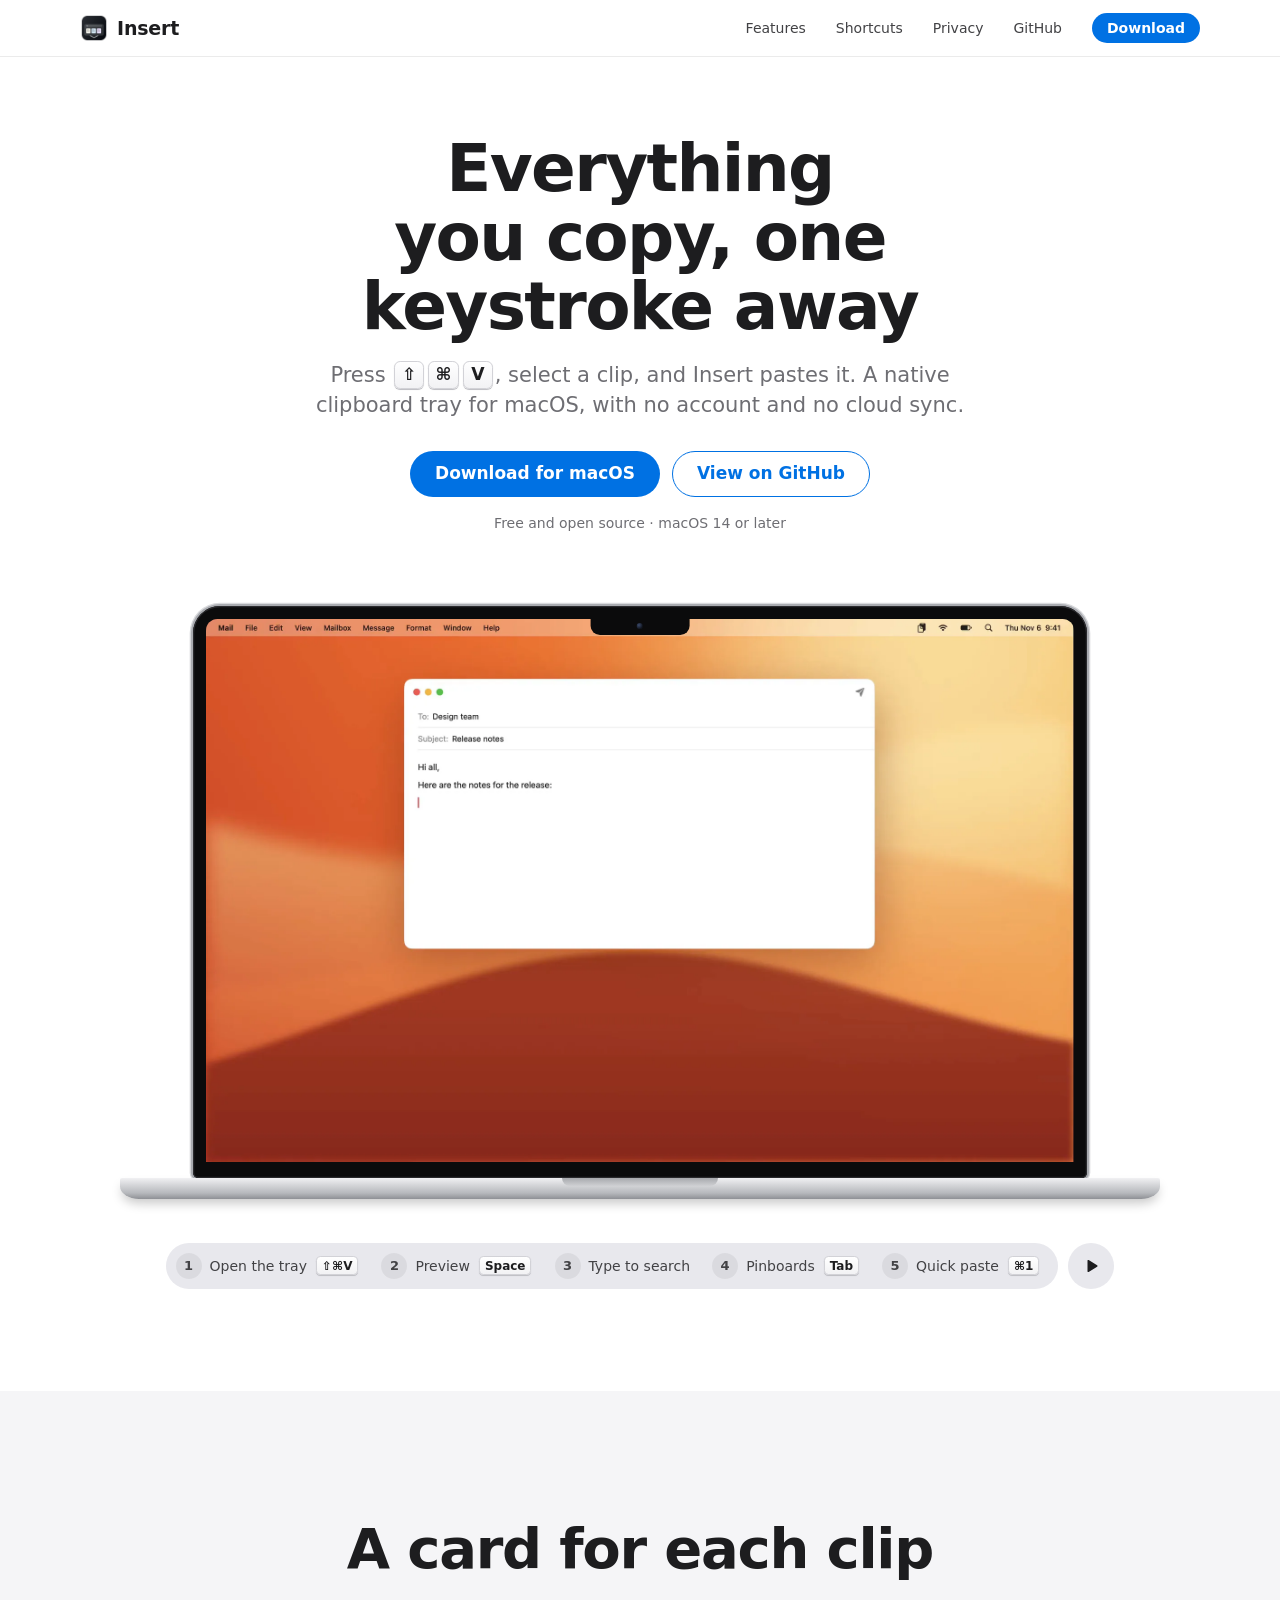
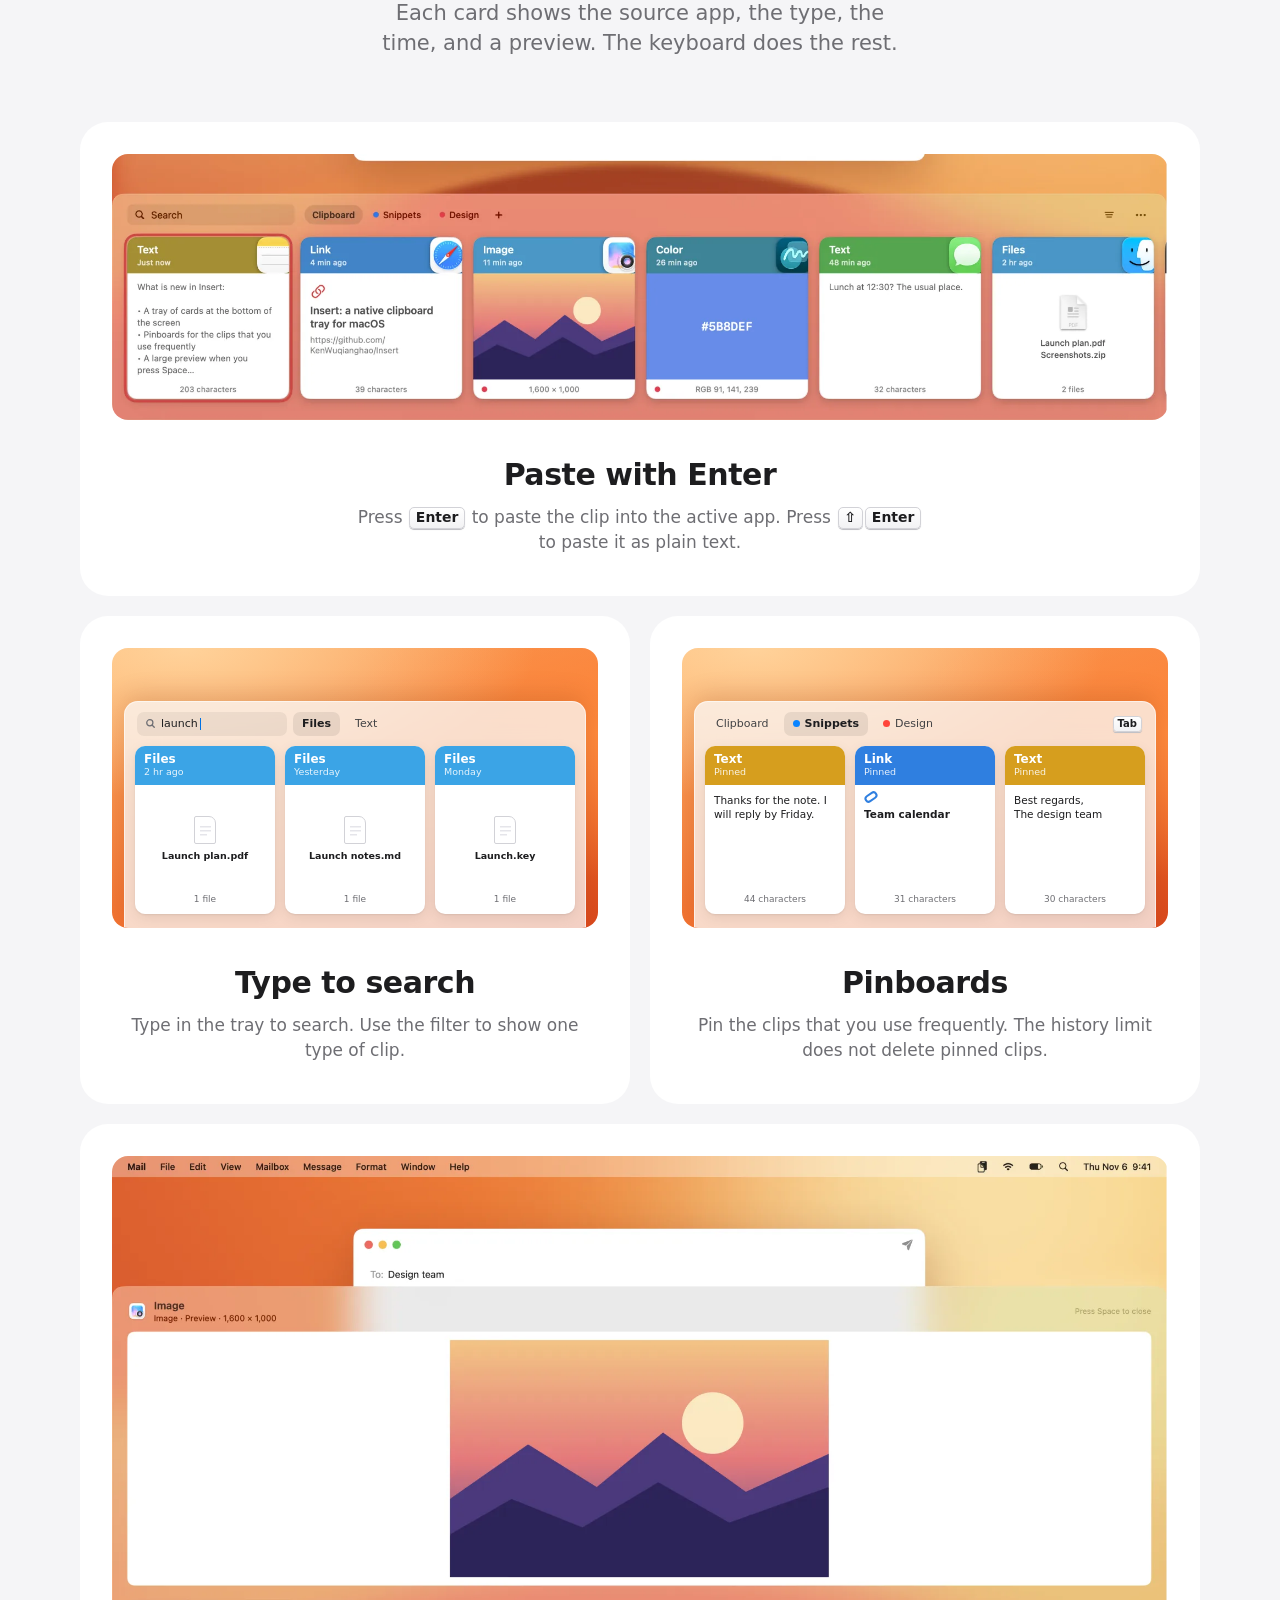
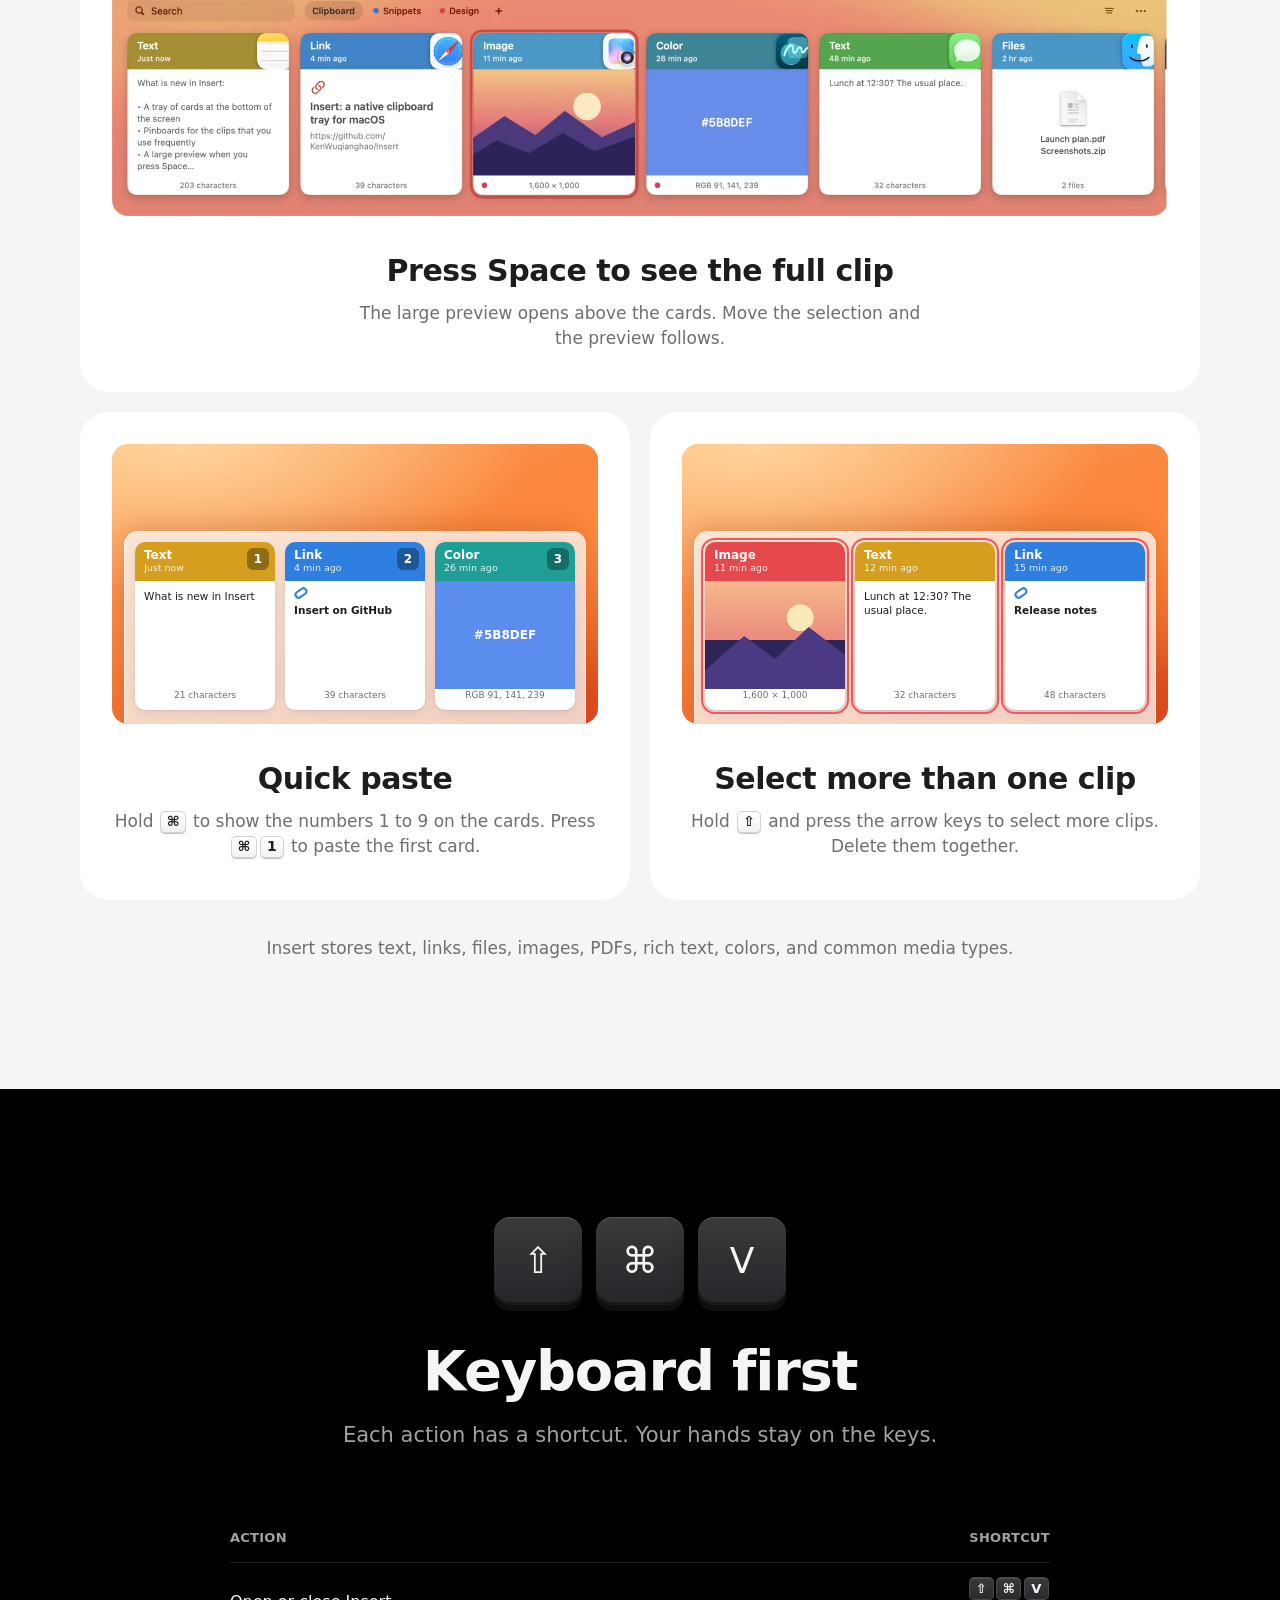
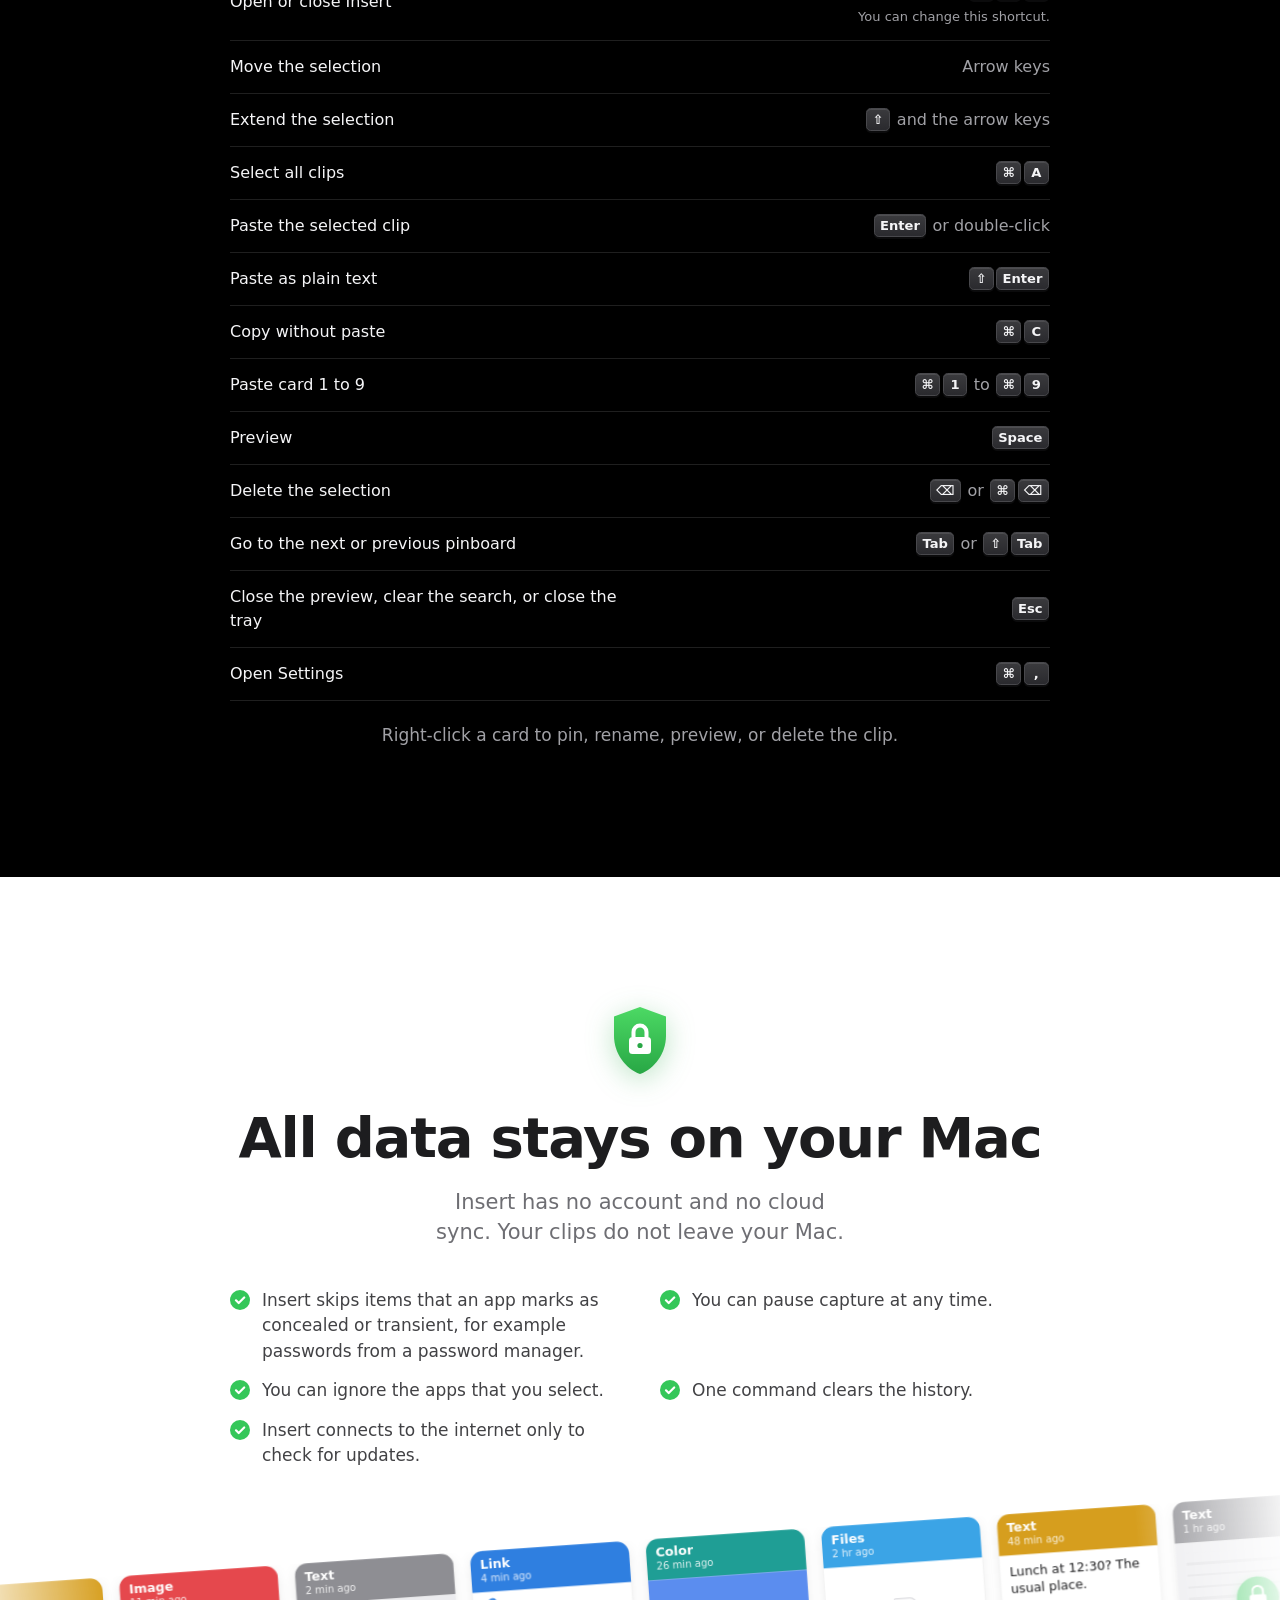
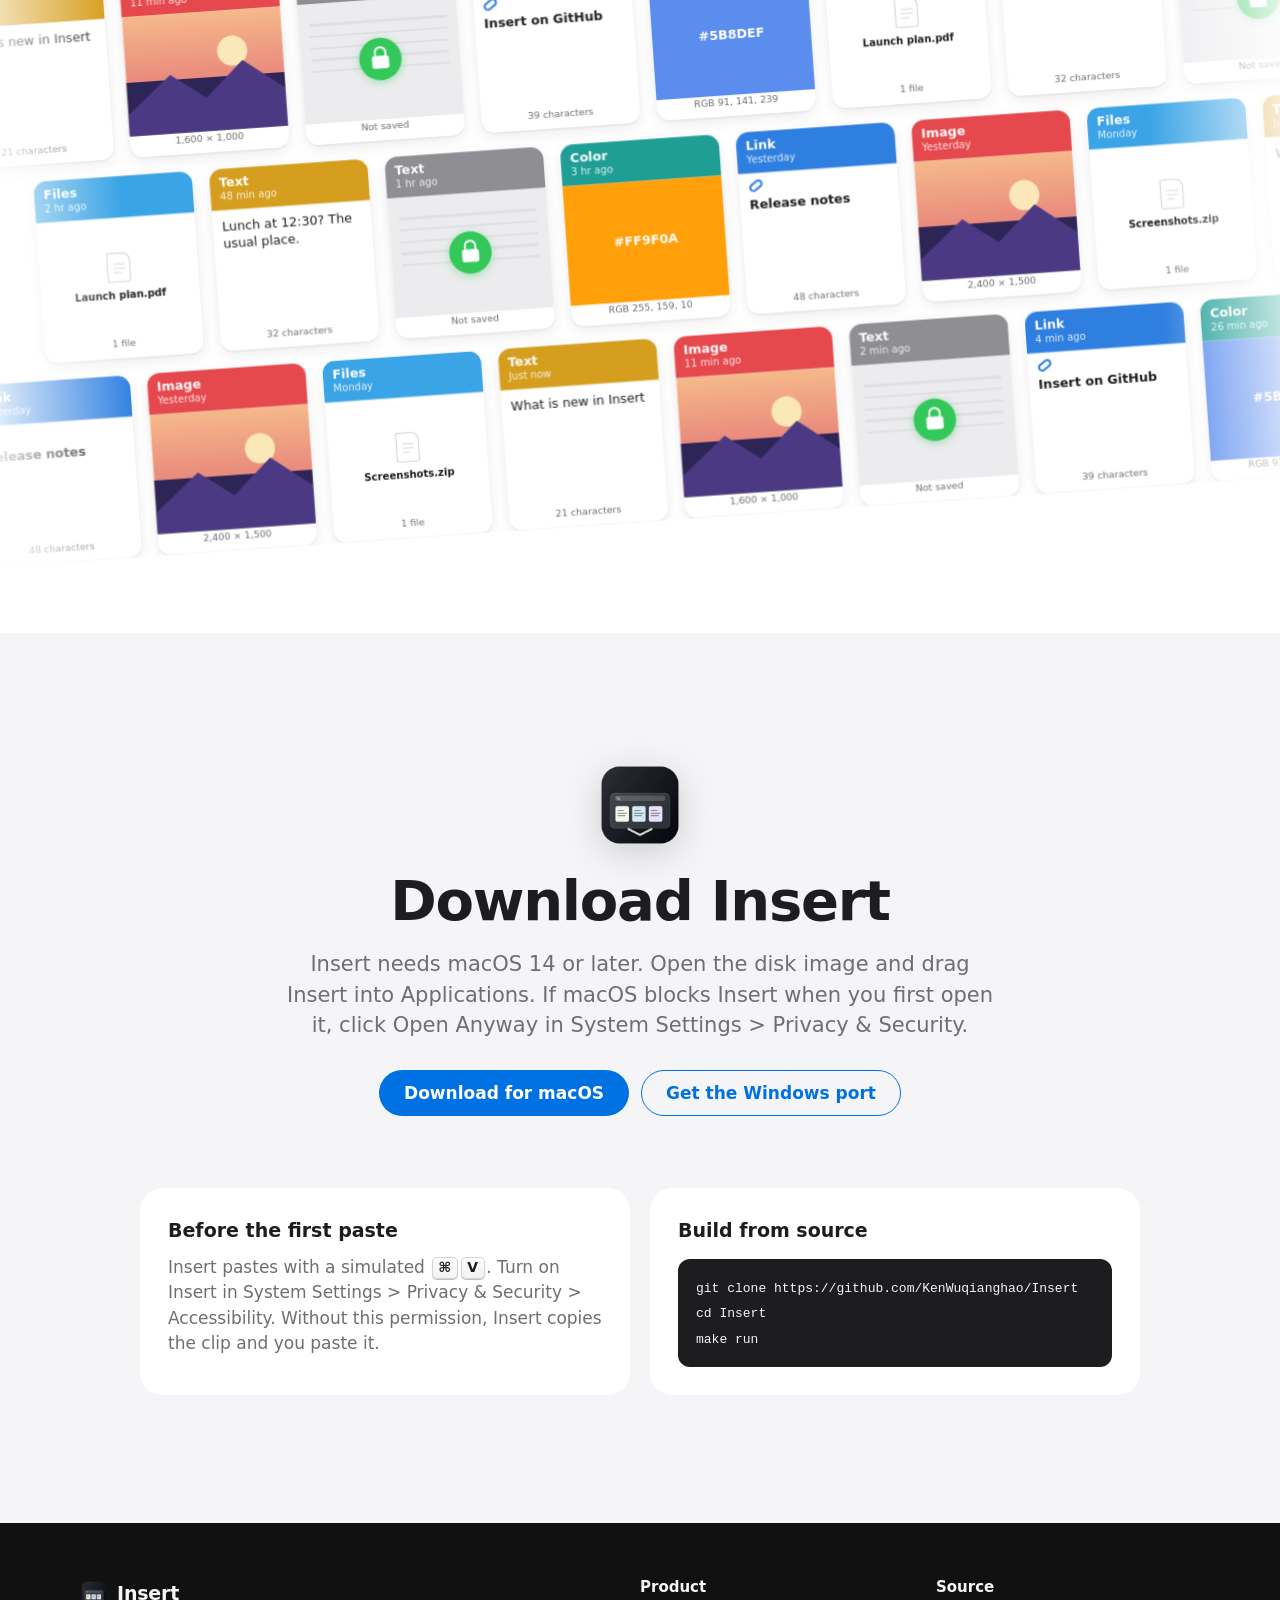
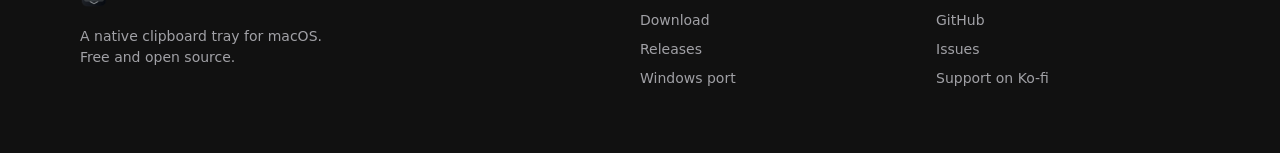
==== commit d4bbaf1c: "Serve the Sparkle appcast, and add the update check, first-open, and Ko-fi notes" ====
--- a/index.html
+++ b/index.html
@@ -32,7 +32,7 @@
           <a class="nav-link" href="#features">Features</a>
           <a class="nav-link" href="#shortcuts">Shortcuts</a>
           <a class="nav-link" href="#privacy">Privacy</a>
-          <a class="nav-link" href="/buy">Buy</a>
+          <a class="nav-link" href="https://github.com/KenWuqianghao/Insert">GitHub</a>
           <a class="button primary small" href="#download">Download</a>
         </nav>
       </div>
@@ -50,12 +50,12 @@
             <a
               class="button primary"
               id="platform-download"
-              href="https://github.com/KenWuqianghao/insert-releases/releases/latest/download/Insert-Installer.dmg"
+              href="https://github.com/KenWuqianghao/Insert/releases/latest/download/Insert-Installer.dmg"
               data-windows-url="https://github.com/KenWuqianghao/insert-windows/releases/latest"
             >Download for macOS</a>
-            <a class="button outline" href="/buy">Buy for $14.99</a>
-          </div>
-          <p class="fineprint">Free for 14 days · macOS 14 or later</p>
+            <a class="button outline" href="https://github.com/KenWuqianghao/Insert">View on GitHub</a>
+          </div>
+          <p class="fineprint">Free and open source · macOS 14 or later</p>
         </div>
 
         <div class="wrap demo">
@@ -252,7 +252,6 @@
             <li>You can ignore the apps that you select.</li>
             <li>One command clears the history.</li>
             <li>Insert connects to the internet only to check for updates.</li>
-            <li>Insert checks the license key on your Mac.</li>
           </ul>
         </div>
         <div class="wall" id="clip-wall" aria-hidden="true"></div>
@@ -263,33 +262,23 @@
           <div class="section-head reveal">
             <img class="app-icon" src="/assets/insert-icon.webp" alt="" width="88" height="88" loading="lazy" />
             <h2 id="download-title">Download Insert</h2>
-            <p class="sub">Insert needs macOS 14 or later. Open the disk image and drag Insert into Applications.</p>
+            <p class="sub">Insert needs macOS 14 or later. Open the disk image and drag Insert into Applications. If macOS blocks Insert when you first open it, click Open Anyway in System Settings &gt; Privacy &amp; Security.</p>
             <div class="actions">
-              <a class="button primary" href="https://github.com/KenWuqianghao/insert-releases/releases/latest/download/Insert-Installer.dmg">Download for macOS</a>
+              <a class="button primary" href="https://github.com/KenWuqianghao/Insert/releases/latest/download/Insert-Installer.dmg">Download for macOS</a>
               <a class="button outline" href="https://github.com/KenWuqianghao/insert-windows/releases/latest">Get the Windows port</a>
             </div>
           </div>
           <div class="notes reveal">
-            <article class="note-card">
-              <h3>The first time you open Insert</h3>
-              <p>Move Insert to Applications and open it. If macOS blocks it, open System Settings &gt; Privacy &amp; Security and click Open Anyway.</p>
-            </article>
             <article class="note-card">
               <h3>Before the first paste</h3>
               <p>Insert pastes with a simulated <span class="keys"><kbd>⌘</kbd><kbd>V</kbd></span>. Turn on Insert in System Settings &gt; Privacy &amp; Security &gt; Accessibility. Without this permission, Insert copies the clip and you paste it.</p>
             </article>
-          </div>
-        </div>
-      </section>
-
-      <section class="band" id="pricing" aria-labelledby="pricing-title">
-        <div class="wrap">
-          <div class="section-head reveal">
-            <h2 id="pricing-title">$14.99</h2>
-            <p class="sub">One payment for all of your Macs. Use Insert free for 14 days before you buy.</p>
-            <div class="actions">
-              <a class="button primary" href="/buy">Buy Insert</a>
-            </div>
+            <article class="note-card">
+              <h3>Build from source</h3>
+              <pre><code>git clone https://github.com/KenWuqianghao/Insert
+cd Insert
+make run</code></pre>
+            </article>
           </div>
         </div>
       </section>
@@ -302,23 +291,22 @@
             <img src="/assets/insert-icon.webp" alt="" width="28" height="28" loading="lazy" />
             Insert
           </a>
-          <p>A native clipboard tray for macOS.</p>
+          <p>A native clipboard tray for macOS. Free and open source.</p>
         </div>
         <nav aria-labelledby="footer-product">
           <h2 id="footer-product">Product</h2>
           <ul>
-            <li><a href="https://github.com/KenWuqianghao/insert-releases/releases/latest/download/Insert-Installer.dmg">Download</a></li>
-            <li><a href="/buy">Buy</a></li>
-            <li><a href="https://github.com/KenWuqianghao/insert-releases/releases">Releases</a></li>
+            <li><a href="https://github.com/KenWuqianghao/Insert/releases/latest/download/Insert-Installer.dmg">Download</a></li>
+            <li><a href="https://github.com/KenWuqianghao/Insert/releases">Releases</a></li>
             <li><a href="https://github.com/KenWuqianghao/insert-windows/releases/latest">Windows port</a></li>
           </ul>
         </nav>
-        <nav aria-labelledby="footer-help">
-          <h2 id="footer-help">Help</h2>
+        <nav aria-labelledby="footer-source">
+          <h2 id="footer-source">Source</h2>
           <ul>
-            <li><a href="mailto:wooqianghao@gmail.com">wooqianghao@gmail.com</a></li>
-            <li><a href="/terms">Terms and refunds</a></li>
-            <li><a href="/privacy">Privacy</a></li>
+            <li><a href="https://github.com/KenWuqianghao/Insert">GitHub</a></li>
+            <li><a href="https://github.com/KenWuqianghao/Insert/issues">Issues</a></li>
+            <li><a href="https://ko-fi.com/kenwuu">Support on Ko-fi</a></li>
           </ul>
         </nav>
       </div>
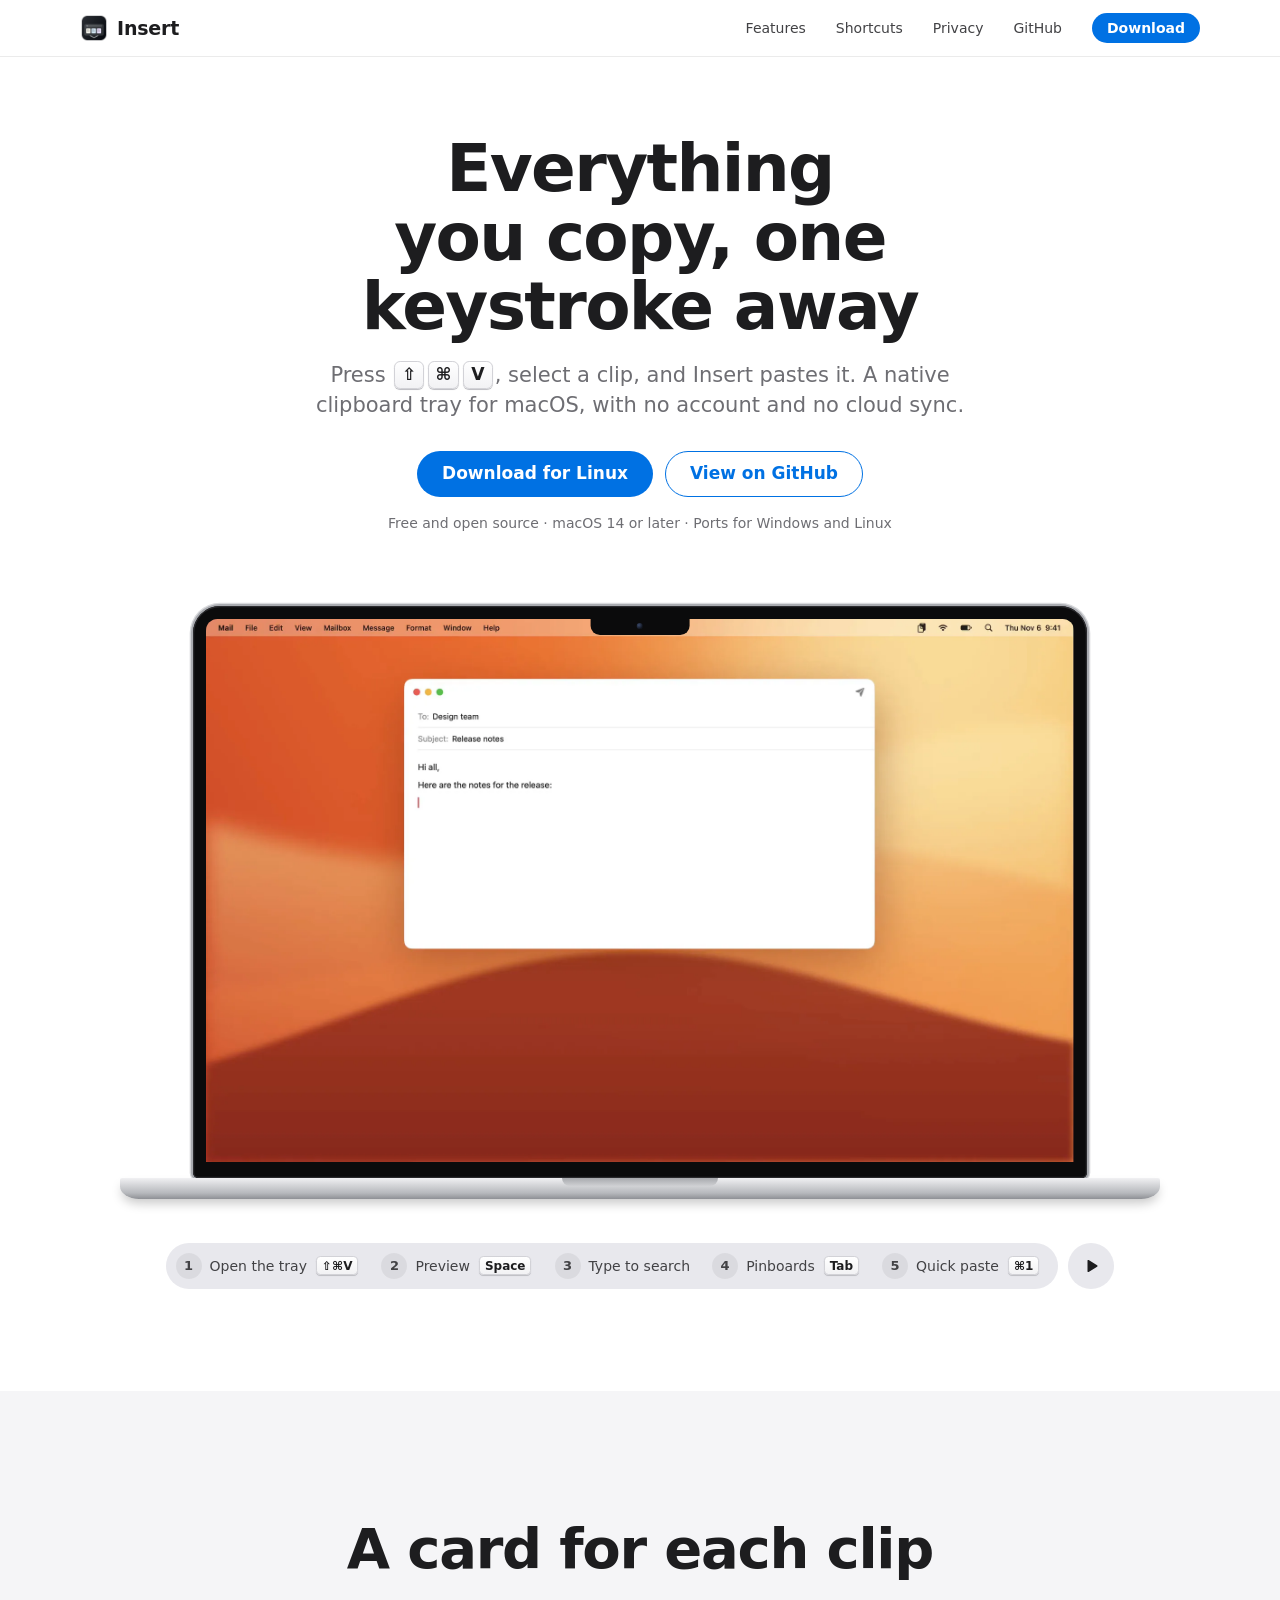
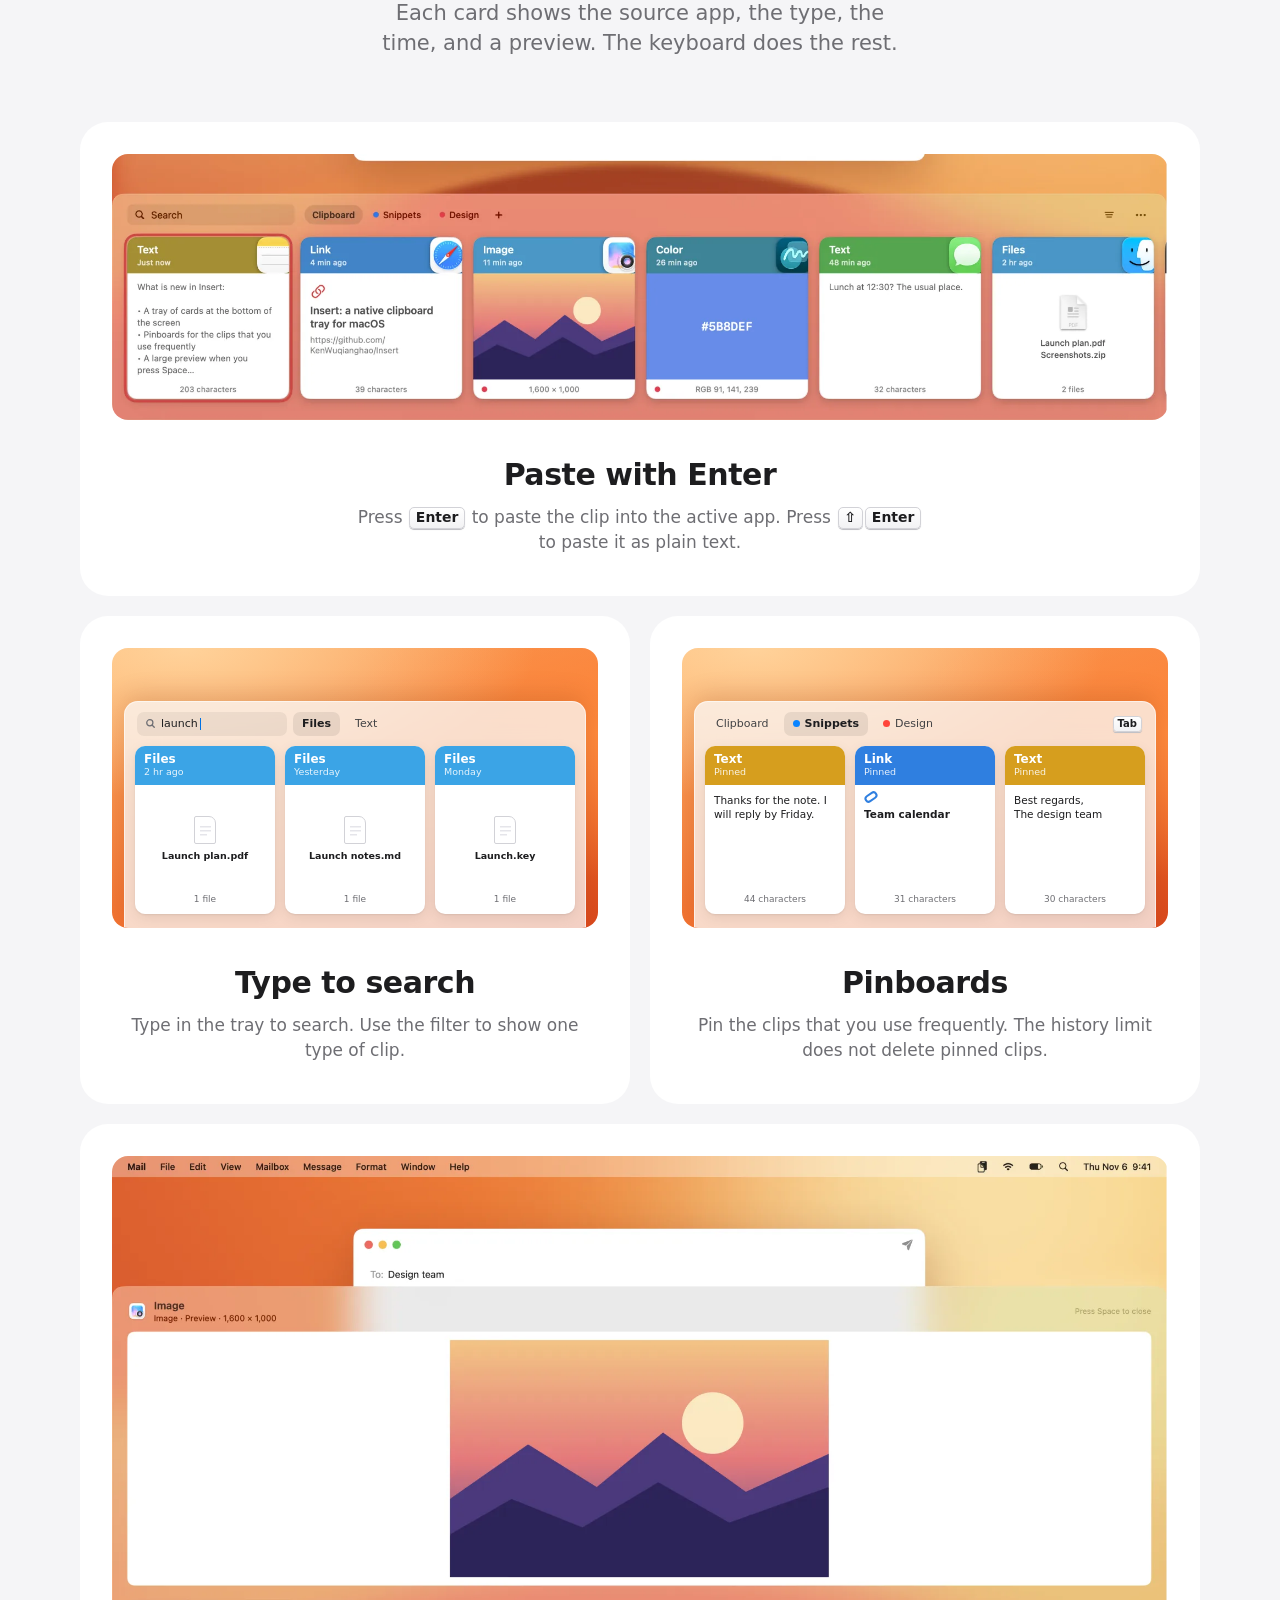
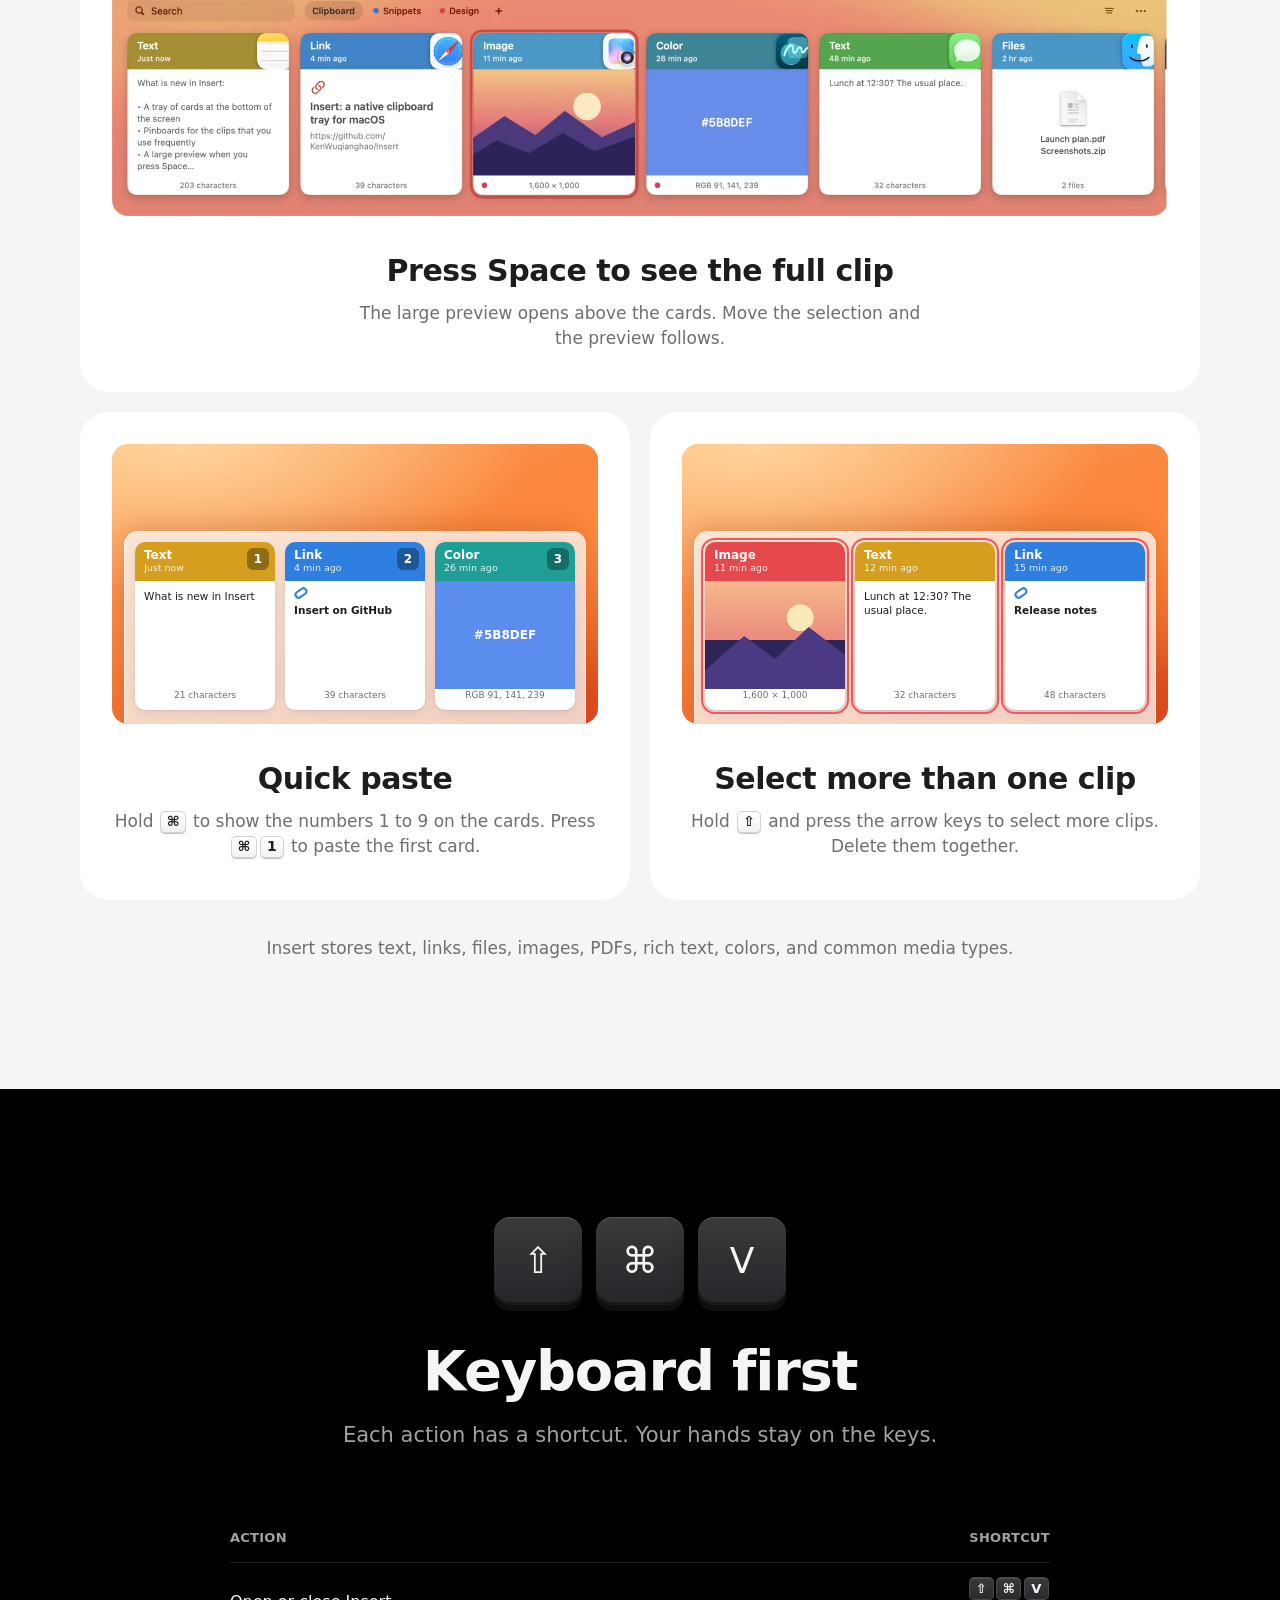
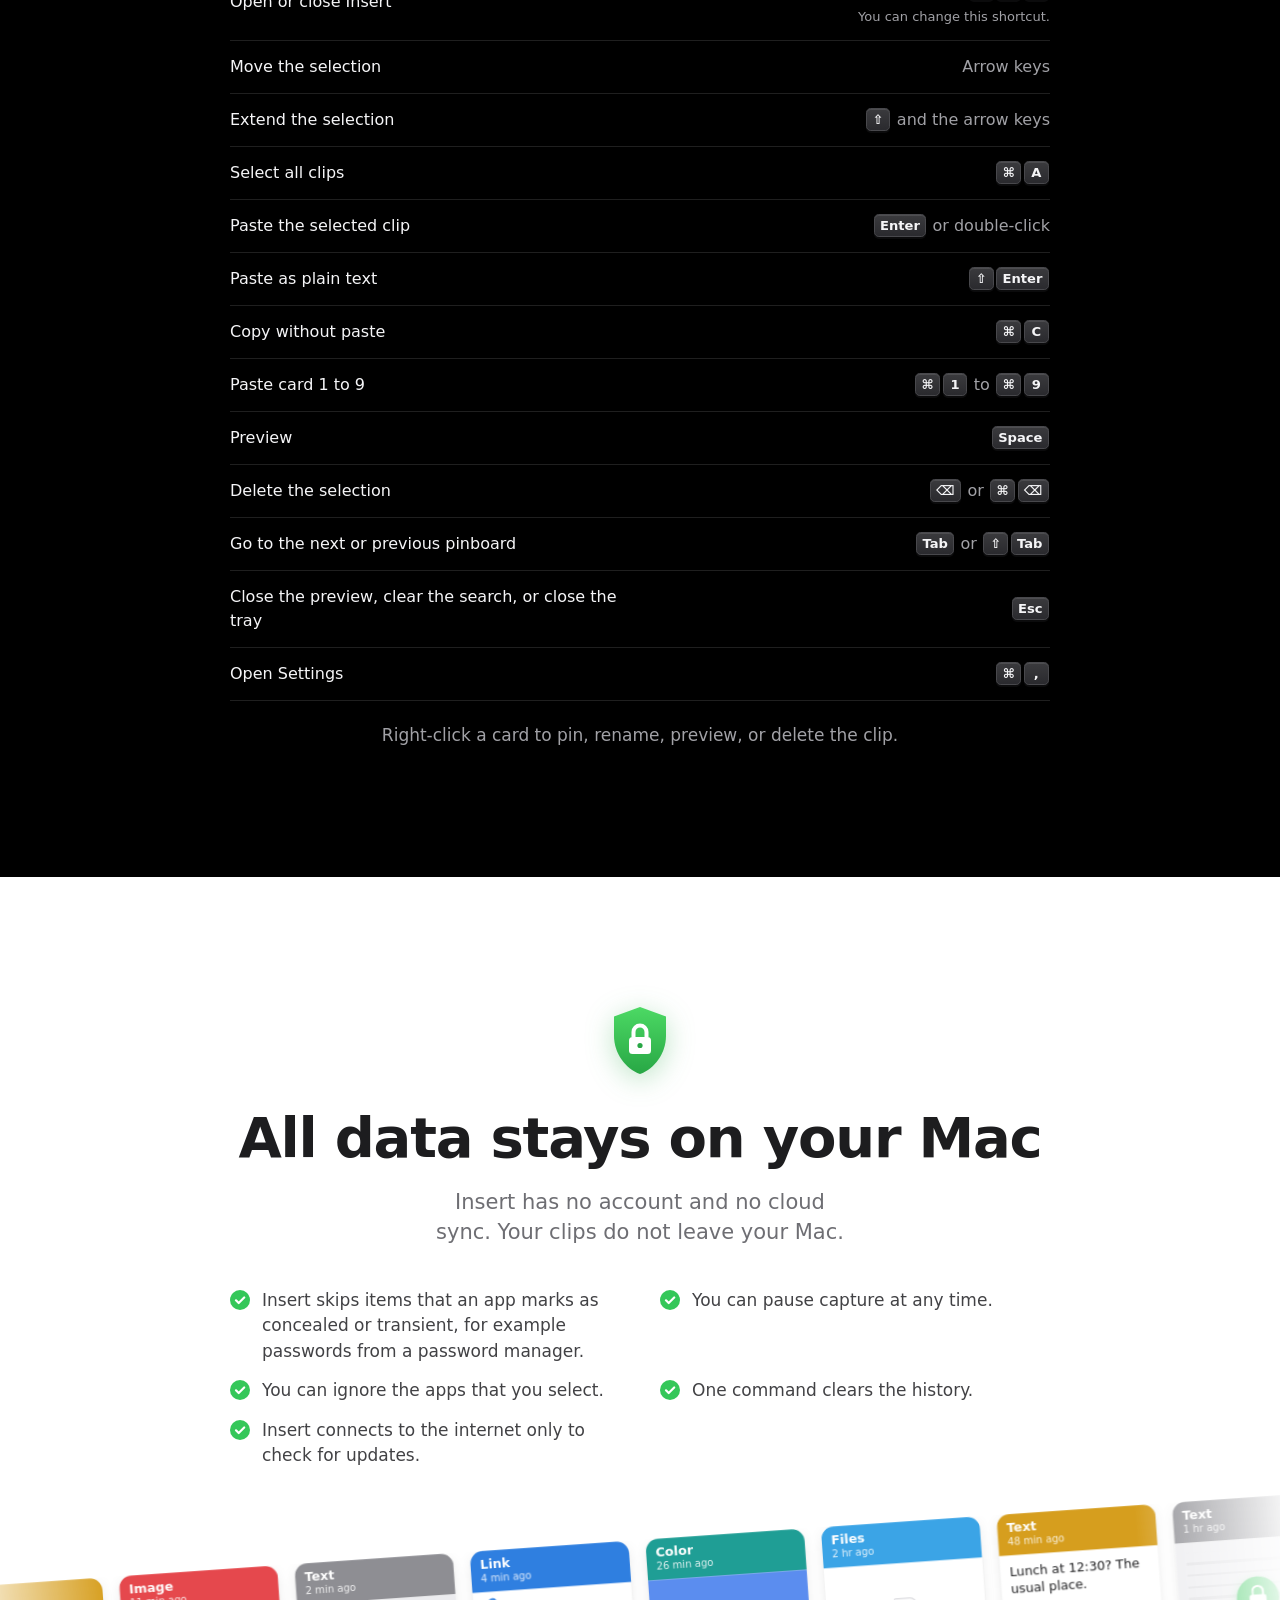
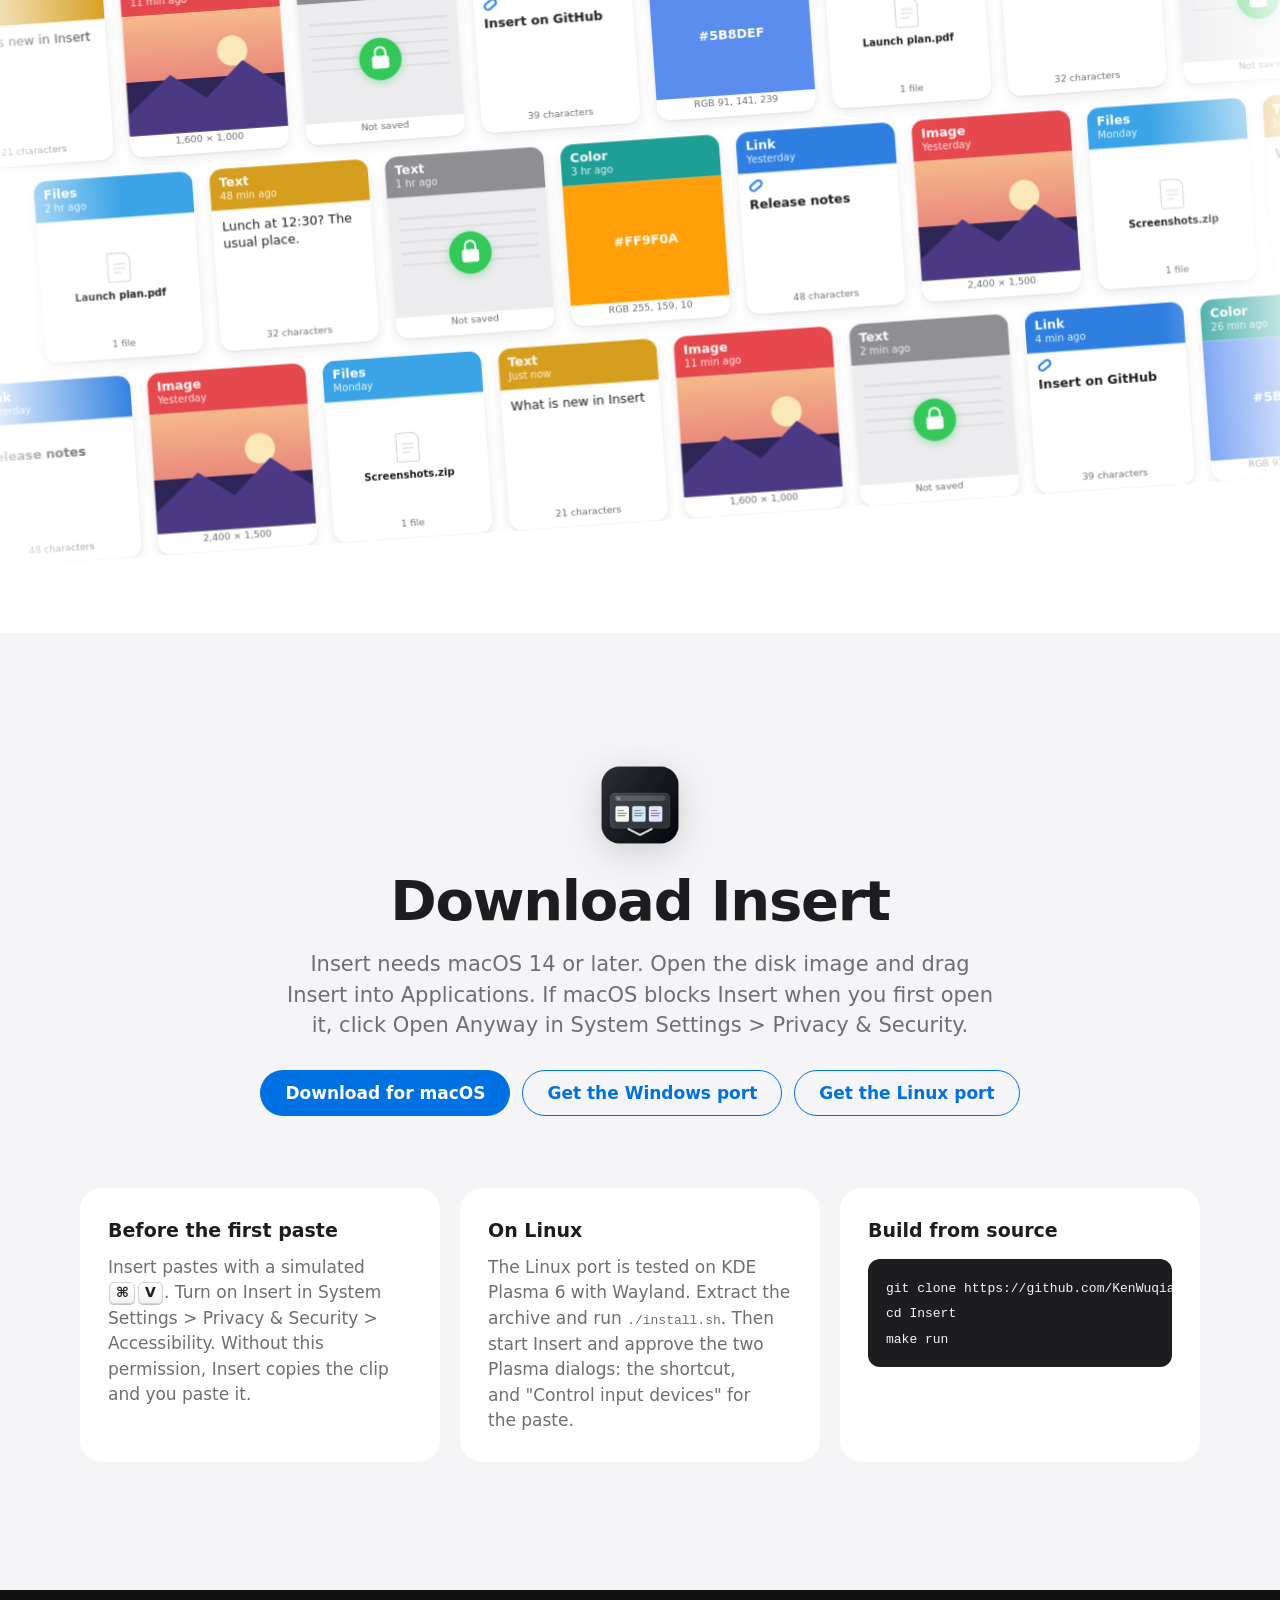
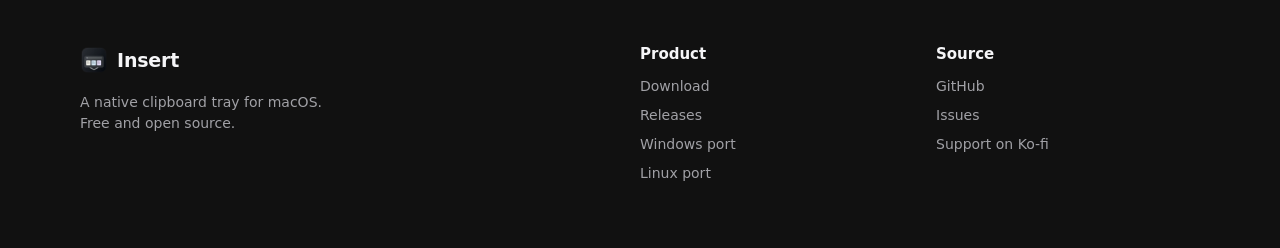
==== commit ffb48910: "Add the Linux port to the download links and notes" ====
--- a/index.html
+++ b/index.html
@@ -12,8 +12,17 @@
     <meta property="og:url" content="https://insert-app.vercel.app/" />
     <meta property="og:title" content="Insert" />
     <meta property="og:description" content="A native clipboard tray for macOS. Press the shortcut, select a clip, and paste." />
+    <meta property="og:site_name" content="Insert" />
     <meta property="og:image" content="https://insert-app.vercel.app/assets/insert-og.jpg" />
+    <meta property="og:image:type" content="image/jpeg" />
+    <meta property="og:image:width" content="1200" />
+    <meta property="og:image:height" content="630" />
+    <meta property="og:image:alt" content="The Insert clipboard tray at the bottom of a Mac screen, with text, link, image, color, and file clips" />
     <meta name="twitter:card" content="summary_large_image" />
+    <meta name="twitter:title" content="Insert" />
+    <meta name="twitter:description" content="A native clipboard tray for macOS. Press the shortcut, select a clip, and paste." />
+    <meta name="twitter:image" content="https://insert-app.vercel.app/assets/insert-og.jpg" />
+    <meta name="twitter:image:alt" content="The Insert clipboard tray at the bottom of a Mac screen, with text, link, image, color, and file clips" />
     <meta name="color-scheme" content="light" />
     <meta name="theme-color" content="#ffffff" />
     <link rel="icon" type="image/png" sizes="32x32" href="/assets/favicon.png" />
@@ -52,10 +61,11 @@
               id="platform-download"
               href="https://github.com/KenWuqianghao/Insert/releases/latest/download/Insert-Installer.dmg"
               data-windows-url="https://github.com/KenWuqianghao/insert-windows/releases/latest"
+              data-linux-url="https://github.com/KenWuqianghao/insert-linux/releases/latest"
             >Download for macOS</a>
             <a class="button outline" href="https://github.com/KenWuqianghao/Insert">View on GitHub</a>
           </div>
-          <p class="fineprint">Free and open source · macOS 14 or later</p>
+          <p class="fineprint">Free and open source · macOS 14 or later · Ports for Windows and Linux</p>
         </div>
 
         <div class="wrap demo">
@@ -266,12 +276,17 @@
             <div class="actions">
               <a class="button primary" href="https://github.com/KenWuqianghao/Insert/releases/latest/download/Insert-Installer.dmg">Download for macOS</a>
               <a class="button outline" href="https://github.com/KenWuqianghao/insert-windows/releases/latest">Get the Windows port</a>
+              <a class="button outline" href="https://github.com/KenWuqianghao/insert-linux/releases/latest">Get the Linux port</a>
             </div>
           </div>
           <div class="notes reveal">
             <article class="note-card">
               <h3>Before the first paste</h3>
               <p>Insert pastes with a simulated <span class="keys"><kbd>⌘</kbd><kbd>V</kbd></span>. Turn on Insert in System Settings &gt; Privacy &amp; Security &gt; Accessibility. Without this permission, Insert copies the clip and you paste it.</p>
+            </article>
+            <article class="note-card">
+              <h3>On Linux</h3>
+              <p>The Linux port is tested on KDE Plasma 6 with Wayland. Extract the archive and run <code>./install.sh</code>. Then start Insert and approve the two Plasma dialogs: the shortcut, and "Control input devices" for the paste.</p>
             </article>
             <article class="note-card">
               <h3>Build from source</h3>
@@ -299,6 +314,7 @@
             <li><a href="https://github.com/KenWuqianghao/Insert/releases/latest/download/Insert-Installer.dmg">Download</a></li>
             <li><a href="https://github.com/KenWuqianghao/Insert/releases">Releases</a></li>
             <li><a href="https://github.com/KenWuqianghao/insert-windows/releases/latest">Windows port</a></li>
+            <li><a href="https://github.com/KenWuqianghao/insert-linux/releases/latest">Linux port</a></li>
           </ul>
         </nav>
         <nav aria-labelledby="footer-source">
@@ -319,6 +335,9 @@
         if (download && platform.includes("win")) {
           download.href = download.dataset.windowsUrl;
           download.textContent = "Download for Windows";
+        } else if (download && platform.includes("linux") && !/android/i.test(navigator.userAgent)) {
+          download.href = download.dataset.linuxUrl;
+          download.textContent = "Download for Linux";
         }
 
         const reduceMotion = window.matchMedia("(prefers-reduced-motion: reduce)").matches;
--- a/styles.css
+++ b/styles.css
@@ -175,11 +175,8 @@
   border: 1.5px solid transparent;
   border-radius: 999px;
   font-size: 17px;
-  background: transparent;
-  font-family: var(--font);
   font-weight: 600;
   text-decoration: none;
-  cursor: pointer;
   transition: background-color 0.15s, color 0.15s, border-color 0.15s;
 }
 
@@ -991,15 +988,15 @@
   filter: drop-shadow(0 8px 18px rgba(0, 0, 0, 0.16));
 }
 
-.section-head .actions {
+#download .actions {
   margin-top: 30px;
 }
 
 .notes {
   display: grid;
-  grid-template-columns: repeat(2, minmax(0, 1fr));
+  grid-template-columns: repeat(3, minmax(0, 1fr));
   gap: 20px;
-  max-width: 1000px;
+  max-width: 1120px;
   margin: clamp(48px, 7vw, 72px) auto 0;
 }
 
@@ -1035,91 +1032,6 @@
   line-height: 1.7;
 }
 
-/* Thanks page */
-
-.thanks {
-  min-height: calc(100vh - 56px);
-}
-
-.thanks:not([data-state="loading"]) [data-show="loading"],
-.thanks:not([data-state="ready"]) [data-show="ready"],
-.thanks:not([data-state="error"]) [data-show="error"] {
-  display: none;
-}
-
-.thanks h1 {
-  font-size: clamp(34px, 4.8vw, 56px);
-}
-
-.key-card {
-  max-width: 640px;
-  margin: 40px auto 0;
-  padding: 28px;
-  border-radius: 22px;
-  background: #fff;
-}
-
-.key-card pre {
-  margin: 0;
-  white-space: pre-wrap;
-  word-break: break-all;
-}
-
-.key-card .actions {
-  justify-content: flex-start;
-  margin-top: 16px;
-}
-
-.key-card p {
-  margin-top: 16px;
-  color: var(--muted);
-  font-size: 15px;
-}
-
-.support {
-  margin-top: 32px;
-  color: var(--muted);
-  font-size: 15px;
-  text-align: center;
-}
-
-/* Terms and privacy */
-
-.legal {
-  max-width: 720px;
-  padding-block: clamp(48px, 7vw, 88px);
-}
-
-.legal h1 {
-  max-width: none;
-  margin: 0;
-  font-size: clamp(34px, 4.8vw, 48px);
-}
-
-.legal h2 {
-  margin-top: 40px;
-  font-size: 24px;
-  letter-spacing: -0.01em;
-}
-
-.legal p,
-.legal ul {
-  margin-top: 12px;
-  color: #424245;
-}
-
-.legal ul {
-  padding-left: 1.2em;
-}
-
-.legal li + li {
-  margin-top: 6px;
-}
-
-.legal .fineprint {
-  margin-top: 12px;
-}
-
 /* Footer */
 
 .footer {
@@ -1215,7 +1127,7 @@
     display: none;
   }
 
-  .nav-link[href="/buy"] {
+  .nav-link[href*="github"] {
     display: inline;
   }
 
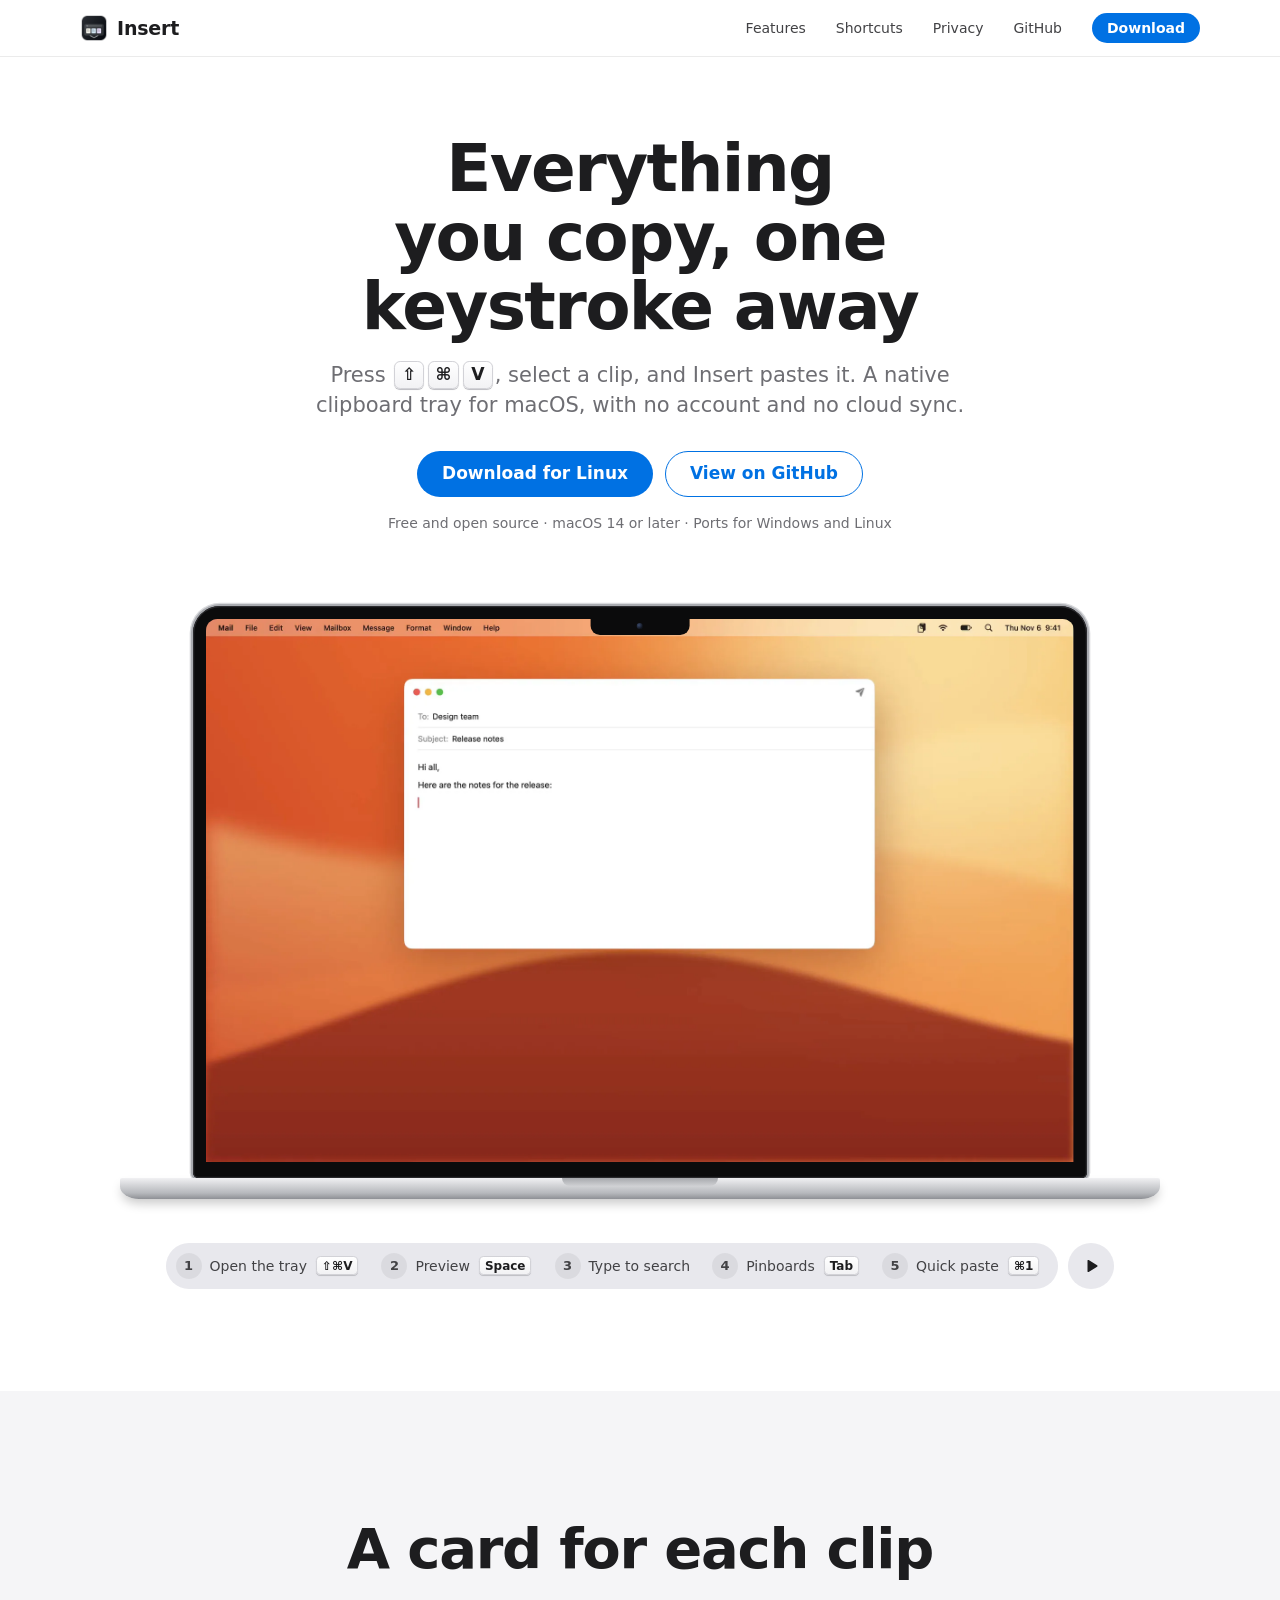
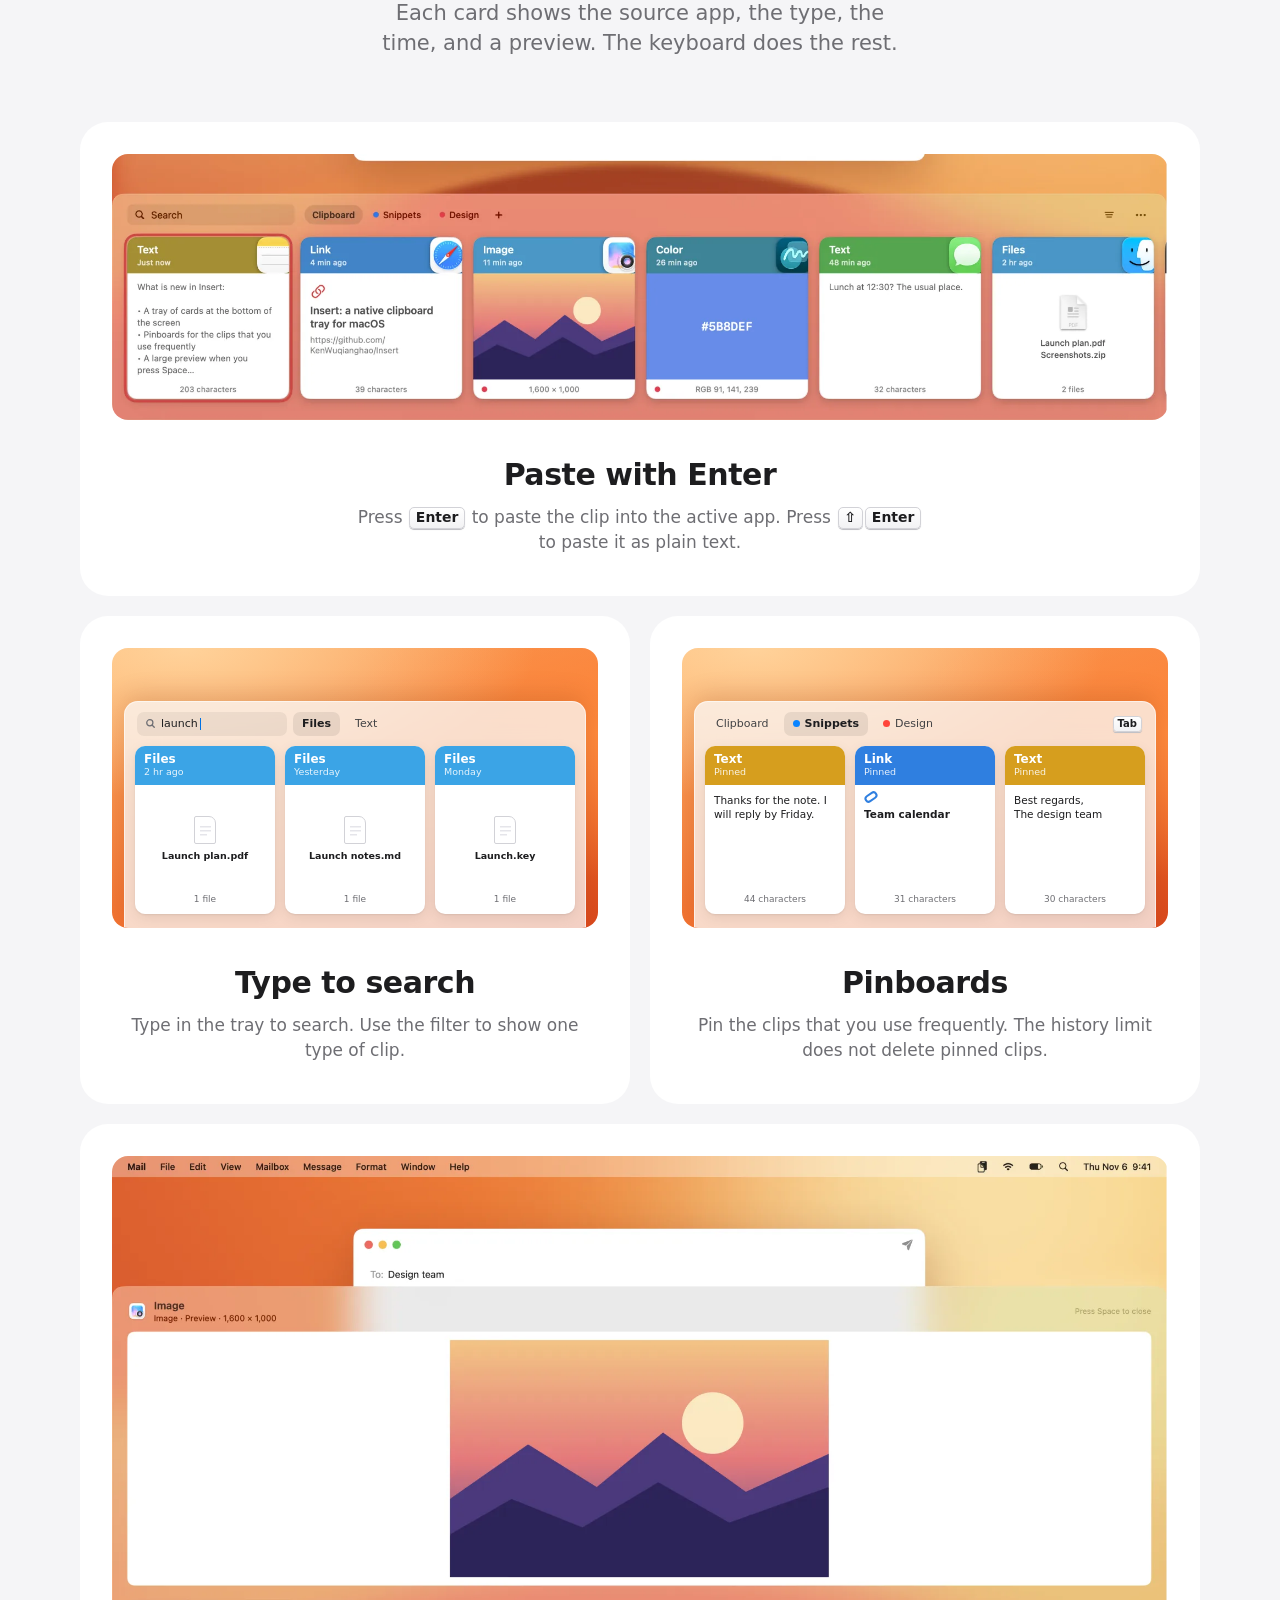
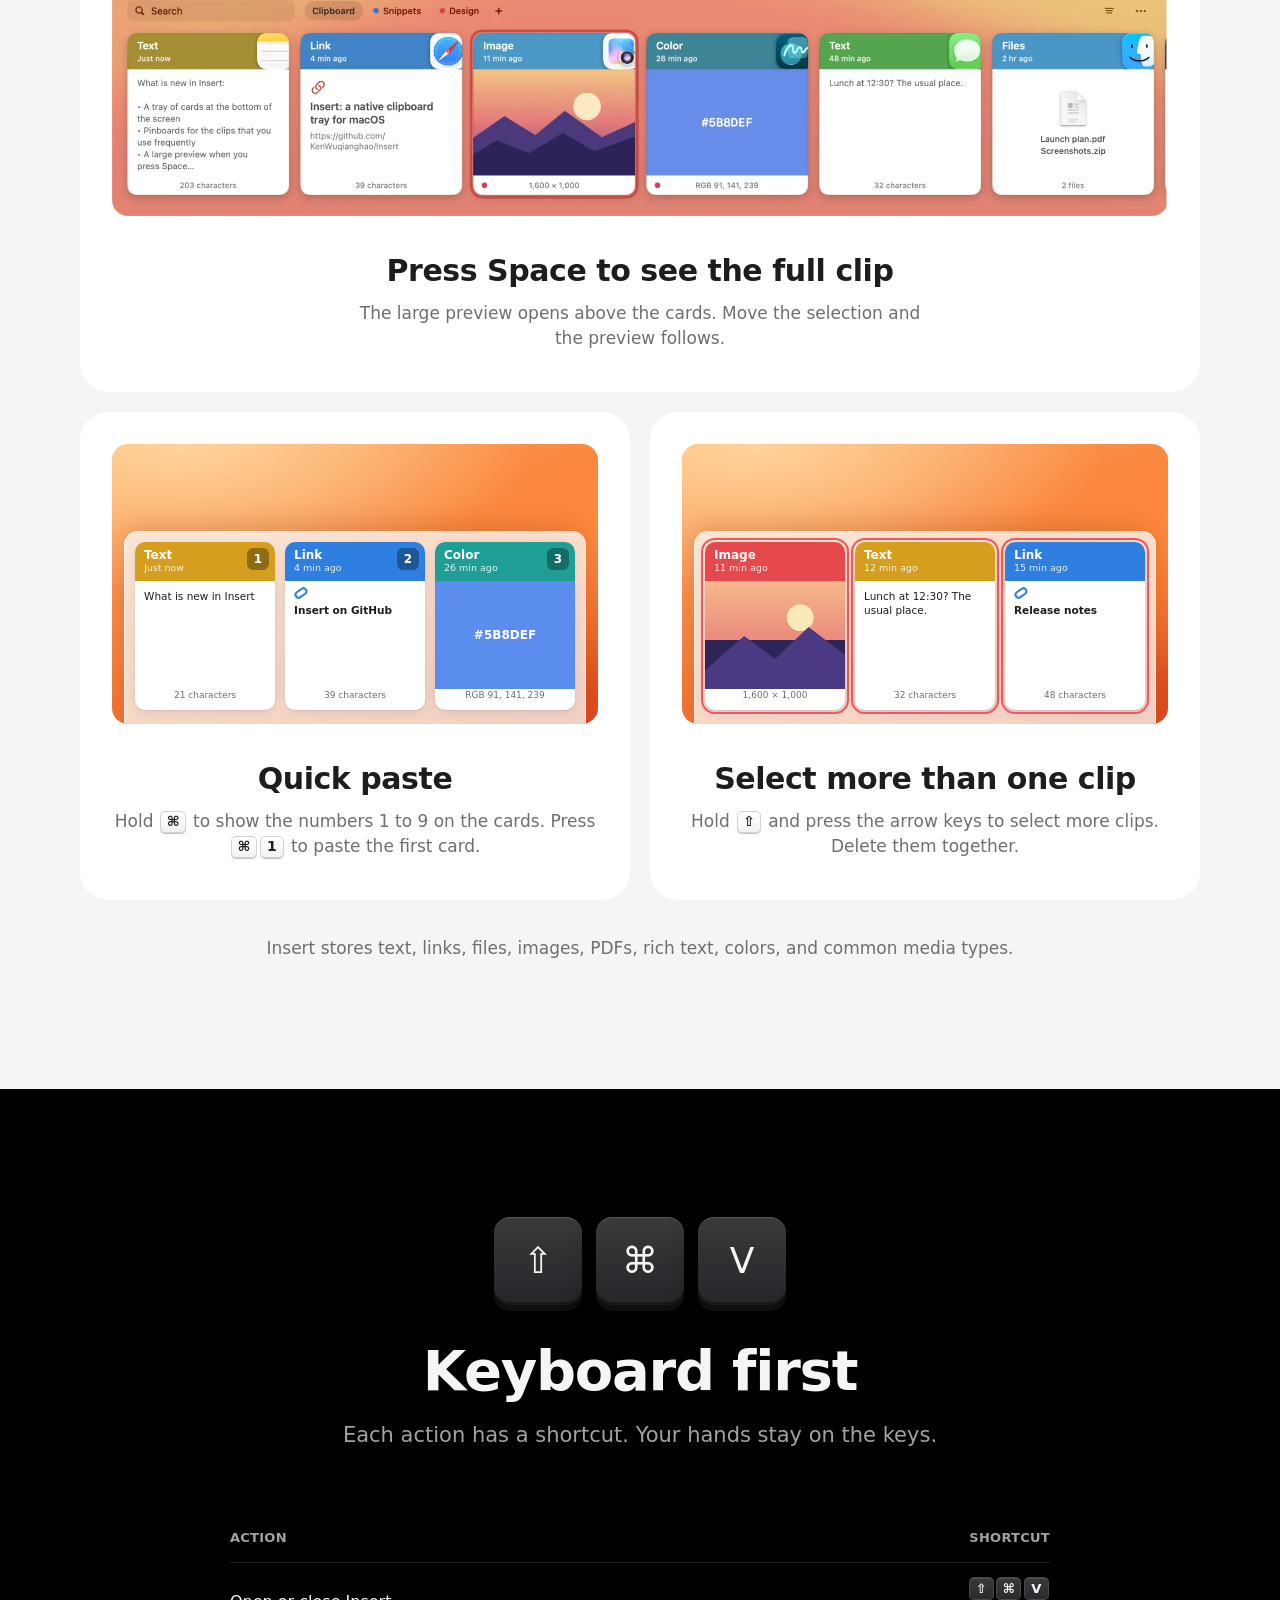
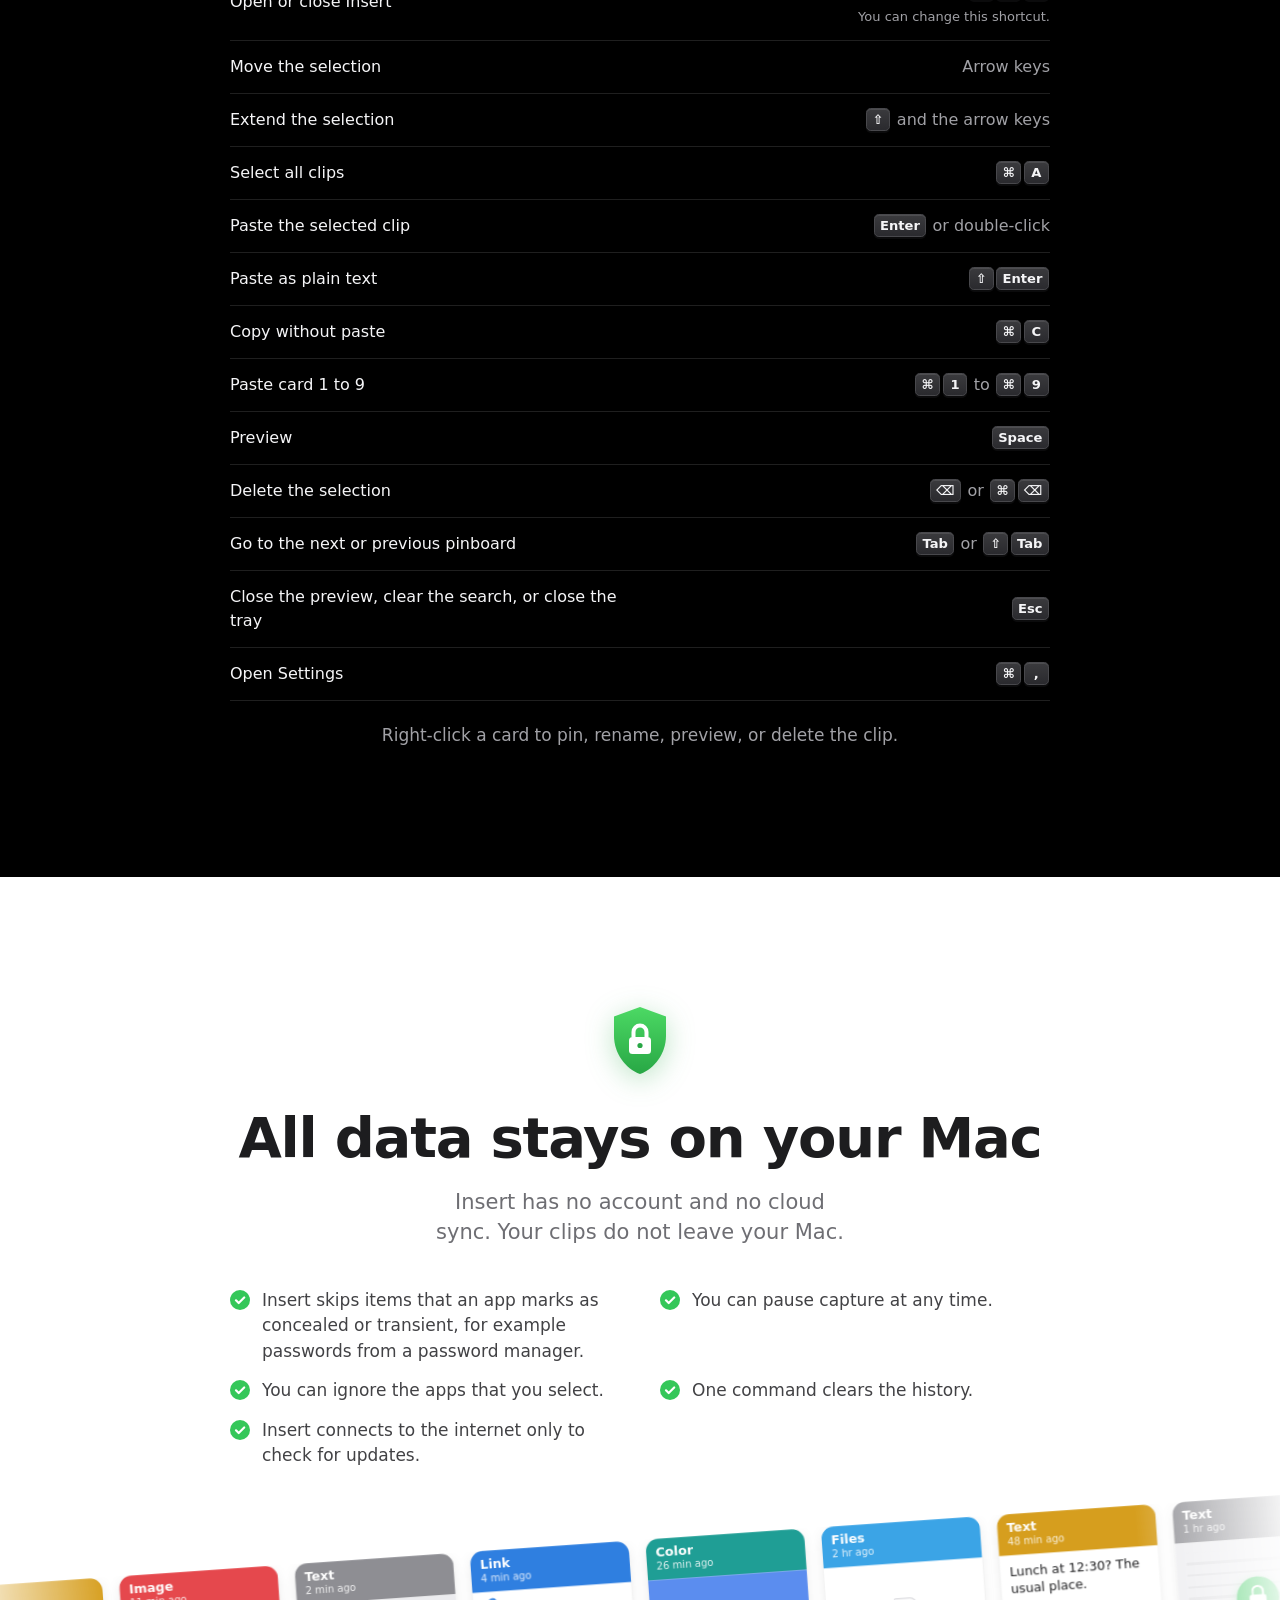
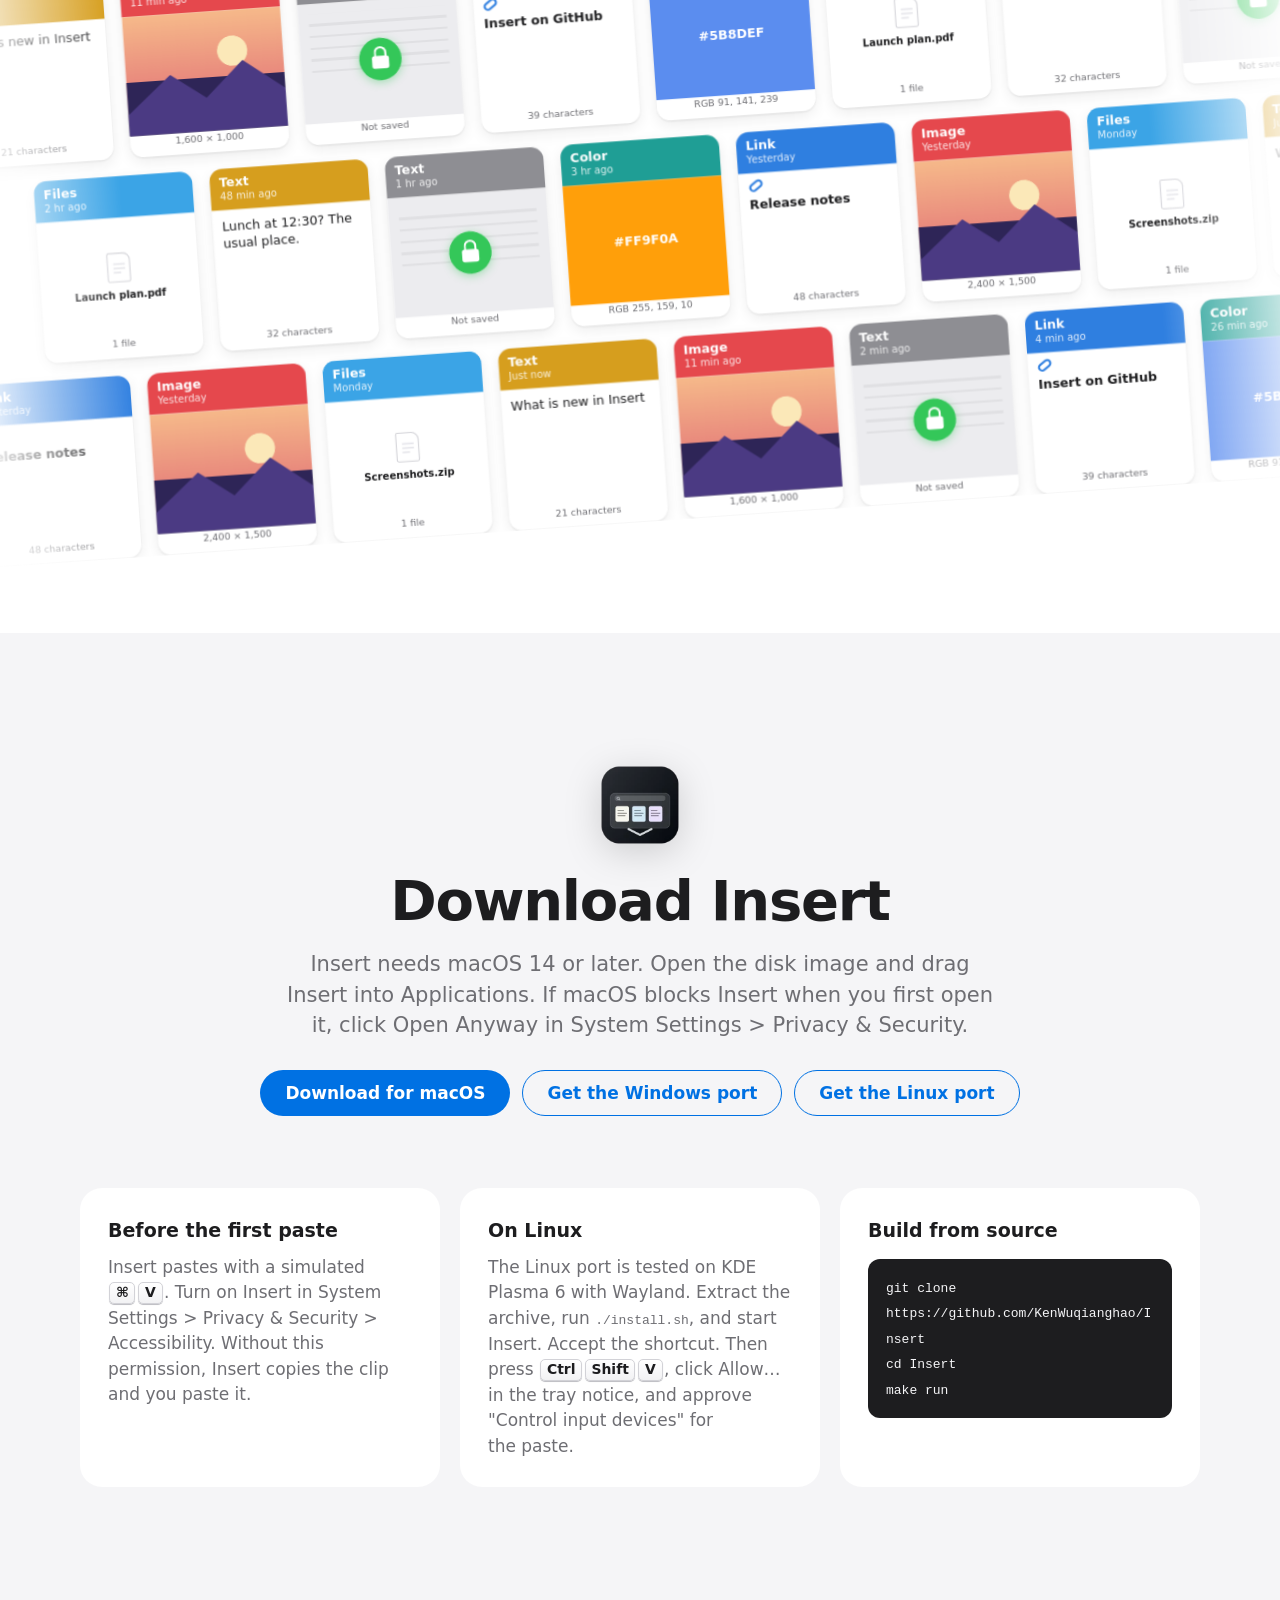
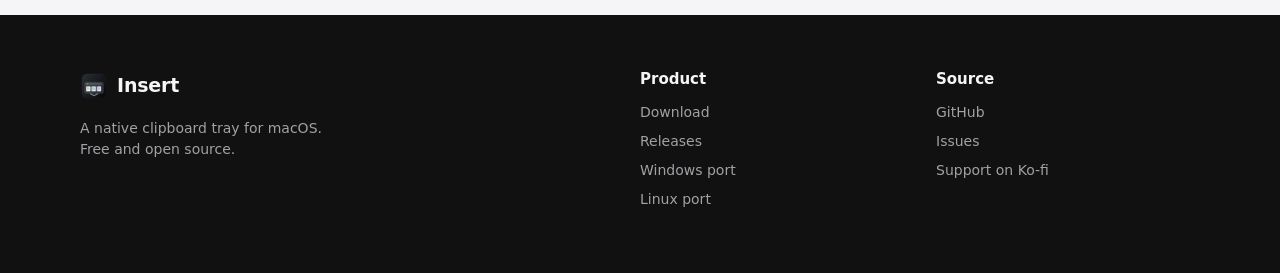
==== commit b8d77ac7: "Give the steps that open the input-device dialog in the Linux note" ====
--- a/index.html
+++ b/index.html
@@ -286,7 +286,7 @@
             </article>
             <article class="note-card">
               <h3>On Linux</h3>
-              <p>The Linux port is tested on KDE Plasma 6 with Wayland. Extract the archive and run <code>./install.sh</code>. Then start Insert and approve the two Plasma dialogs: the shortcut, and "Control input devices" for the paste.</p>
+              <p>The Linux port is tested on KDE Plasma 6 with Wayland. Extract the archive, run <code>./install.sh</code>, and start Insert. Accept the shortcut. Then press <span class="keys"><kbd>Ctrl</kbd><kbd>Shift</kbd><kbd>V</kbd></span>, click Allow… in the tray notice, and approve "Control input devices" for the paste.</p>
             </article>
             <article class="note-card">
               <h3>Build from source</h3>
--- a/styles.css
+++ b/styles.css
@@ -1020,7 +1020,8 @@
 pre {
   margin: 14px 0 0;
   padding: 16px 18px;
-  overflow-x: auto;
+  white-space: pre-wrap;
+  overflow-wrap: anywhere;
   border-radius: 12px;
   background: var(--night-2);
   color: #f5f5f7;
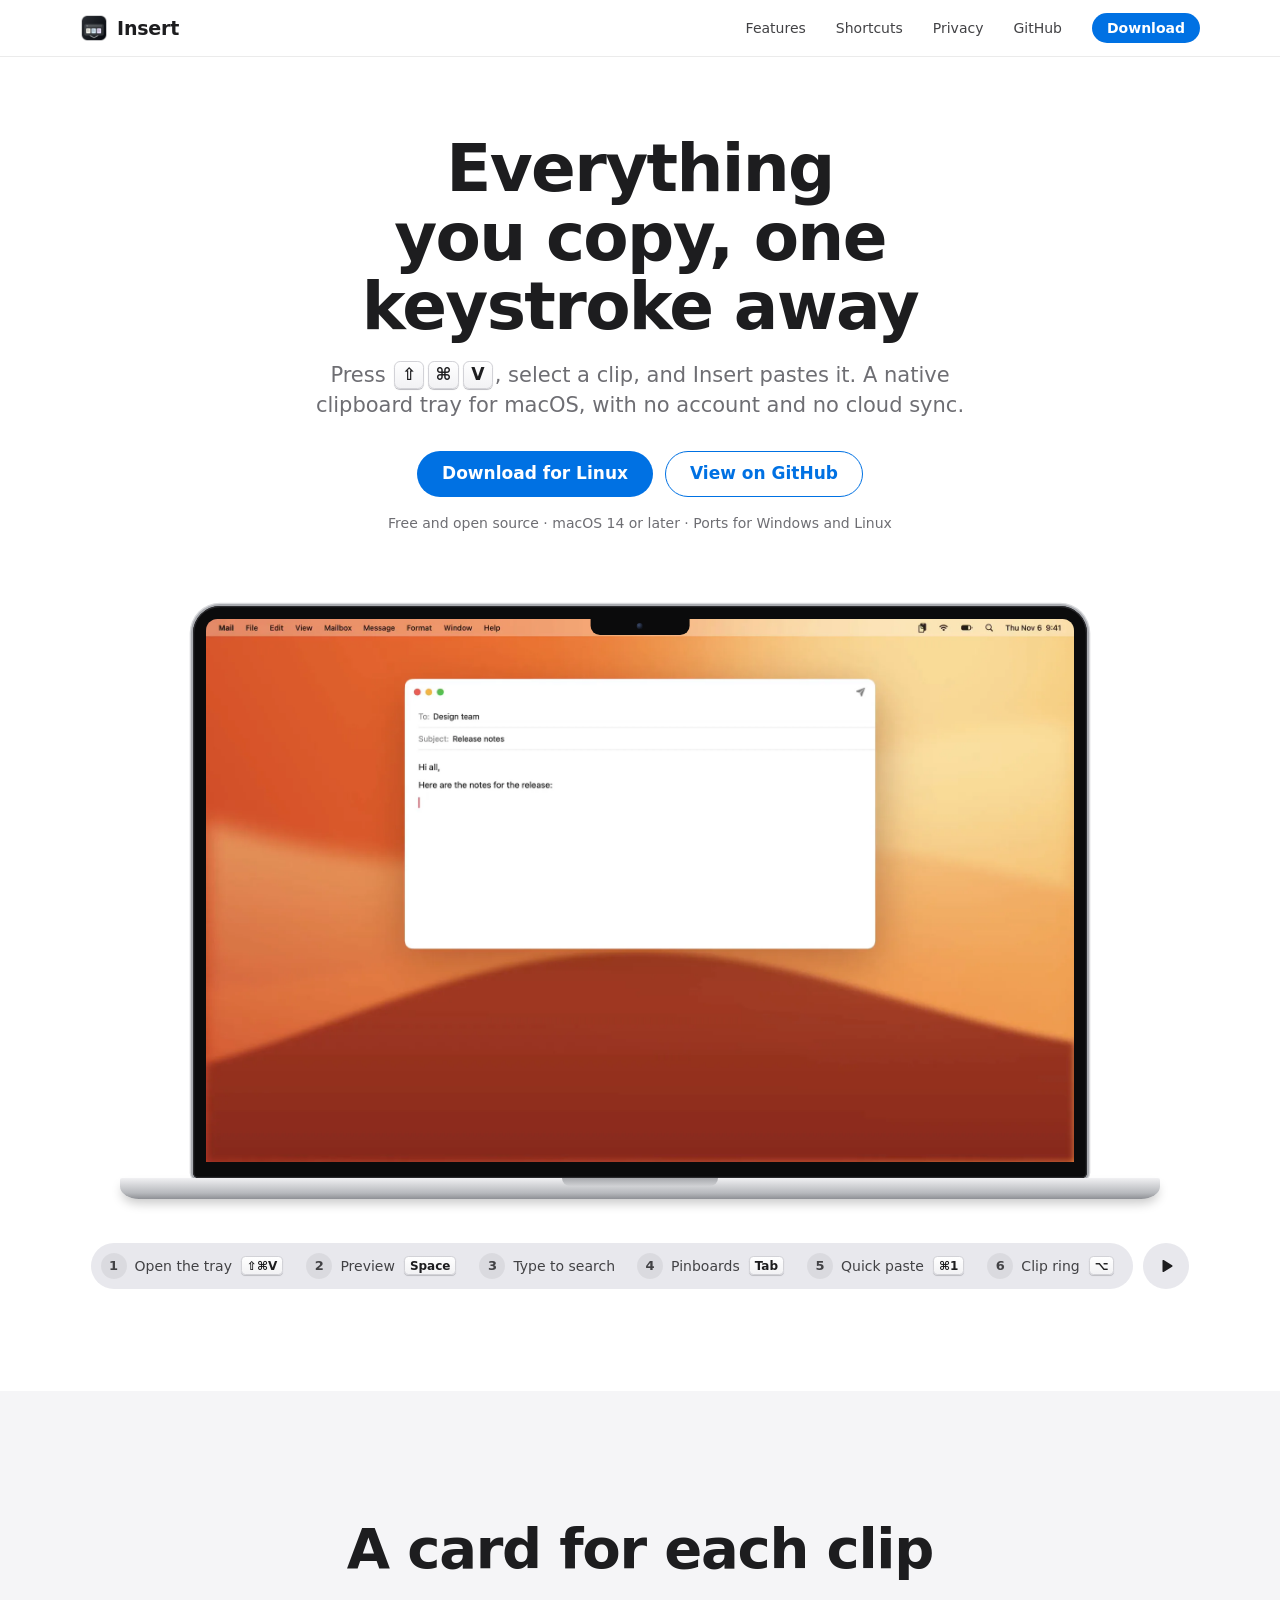
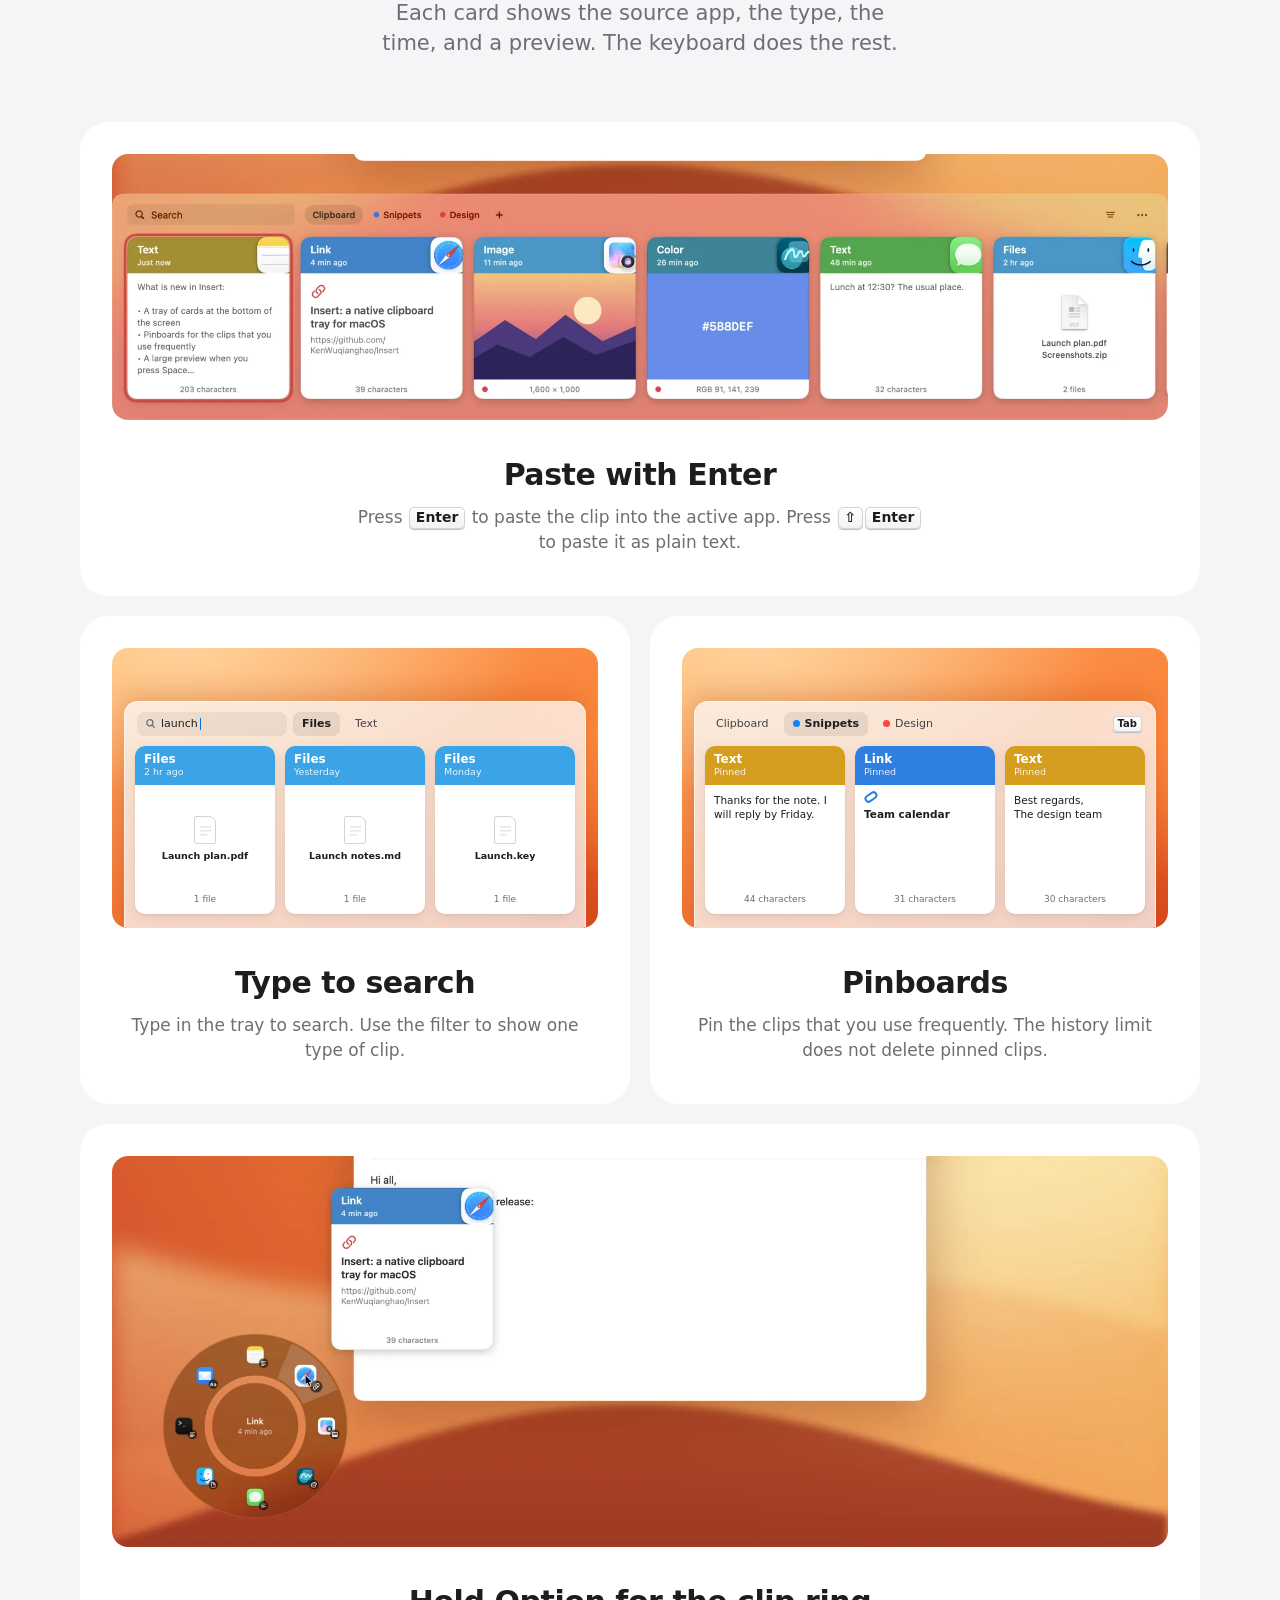
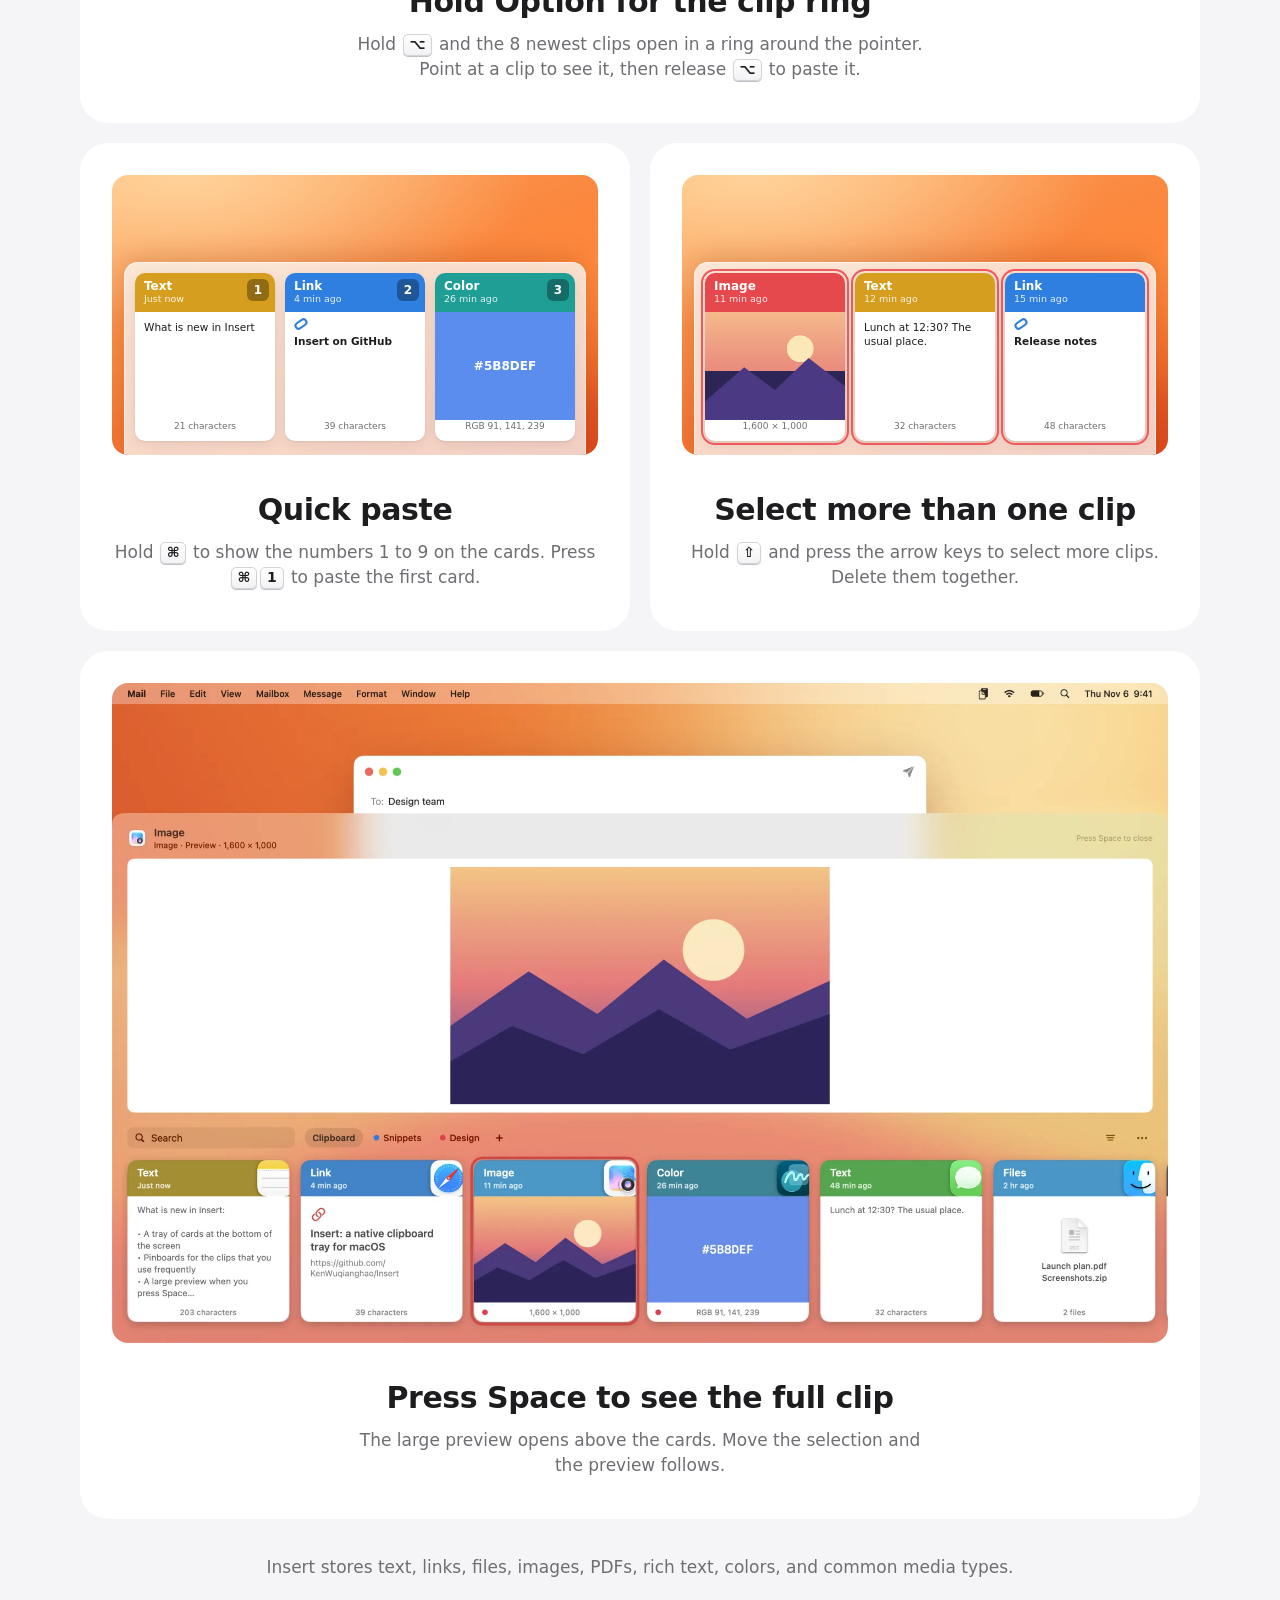
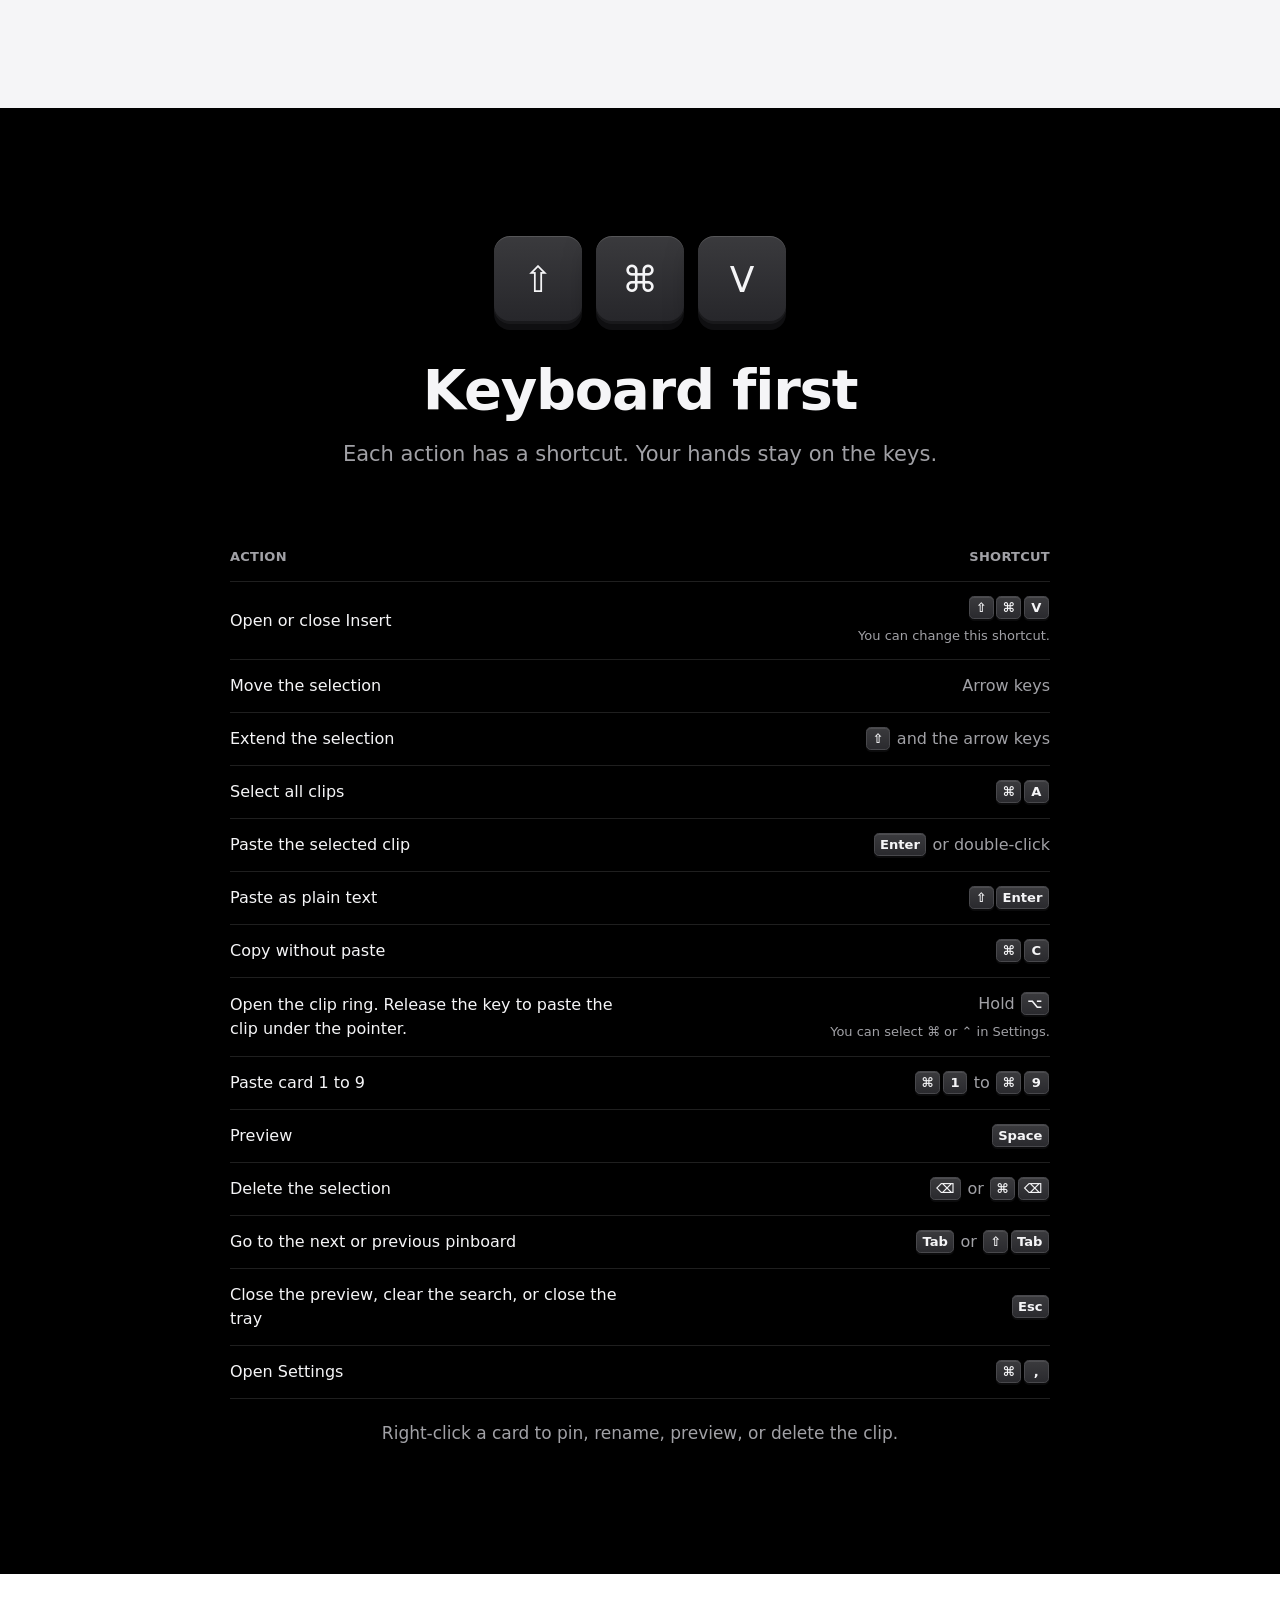
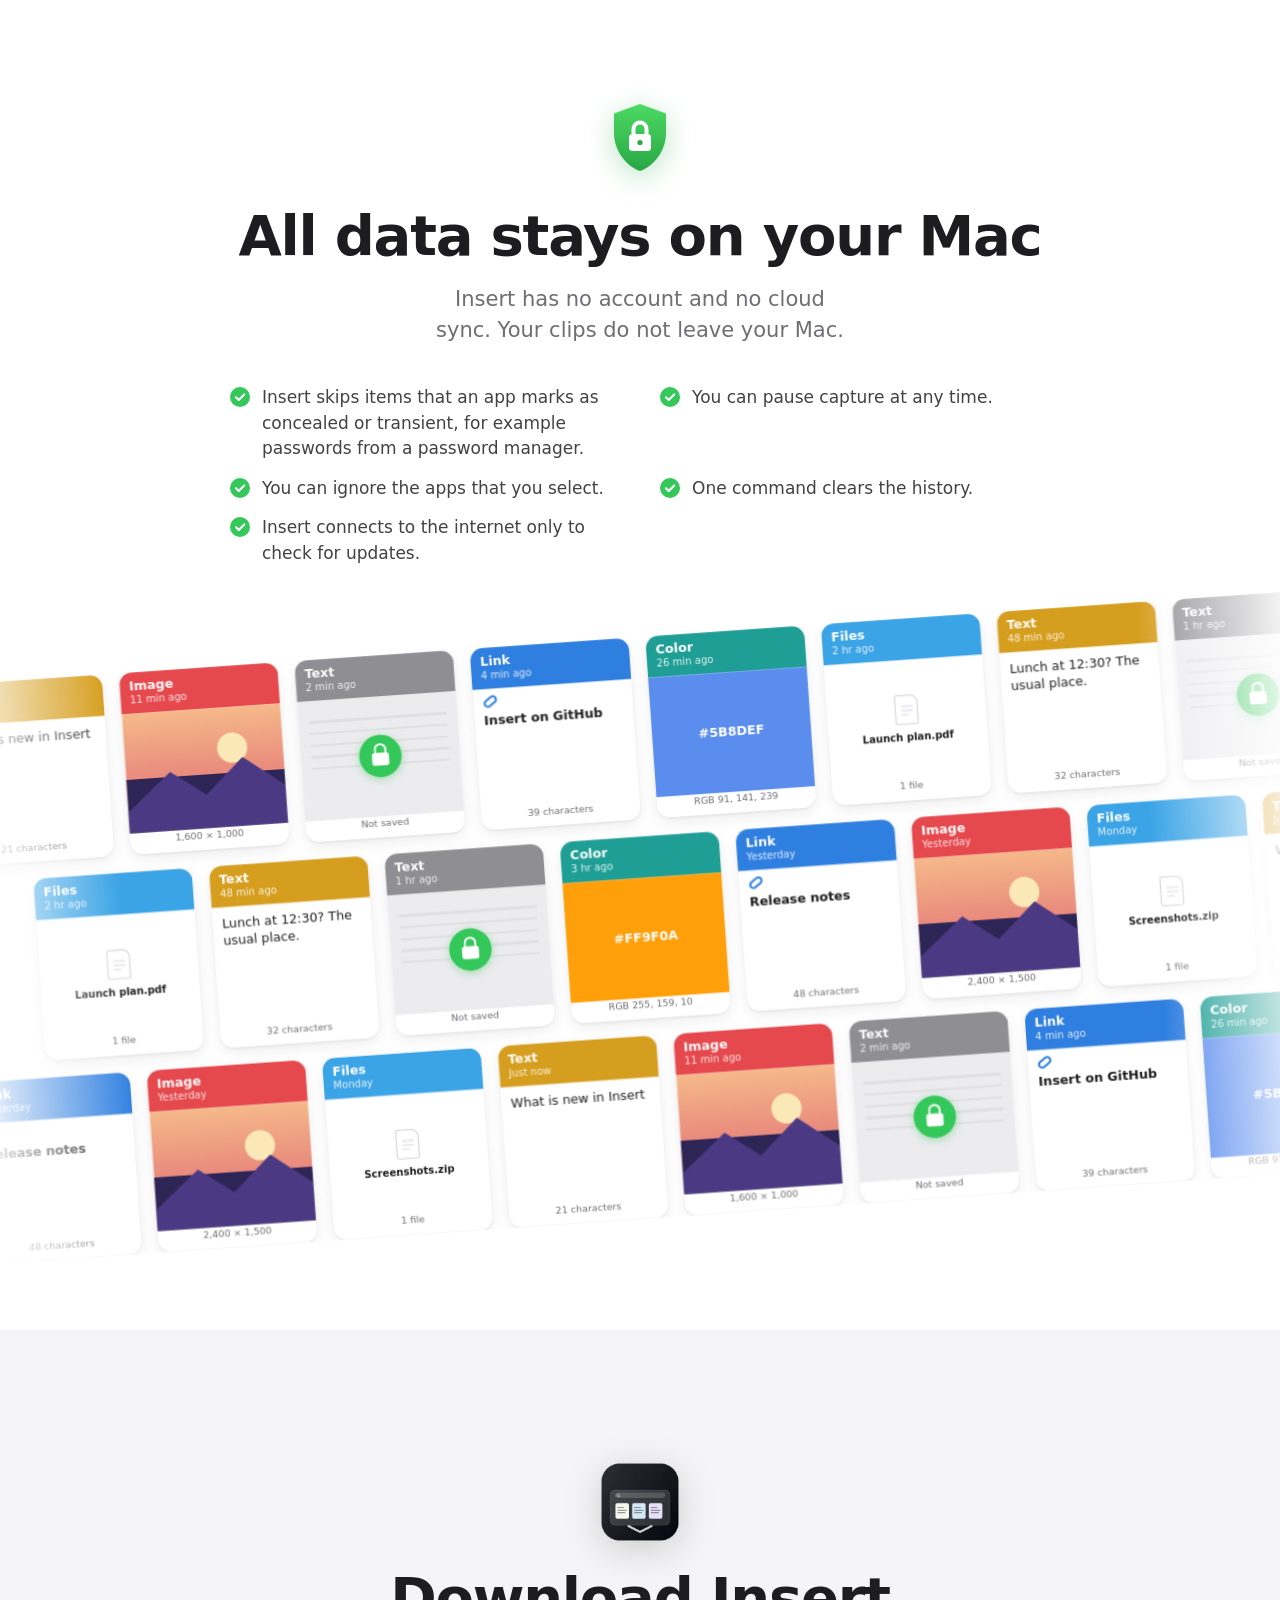
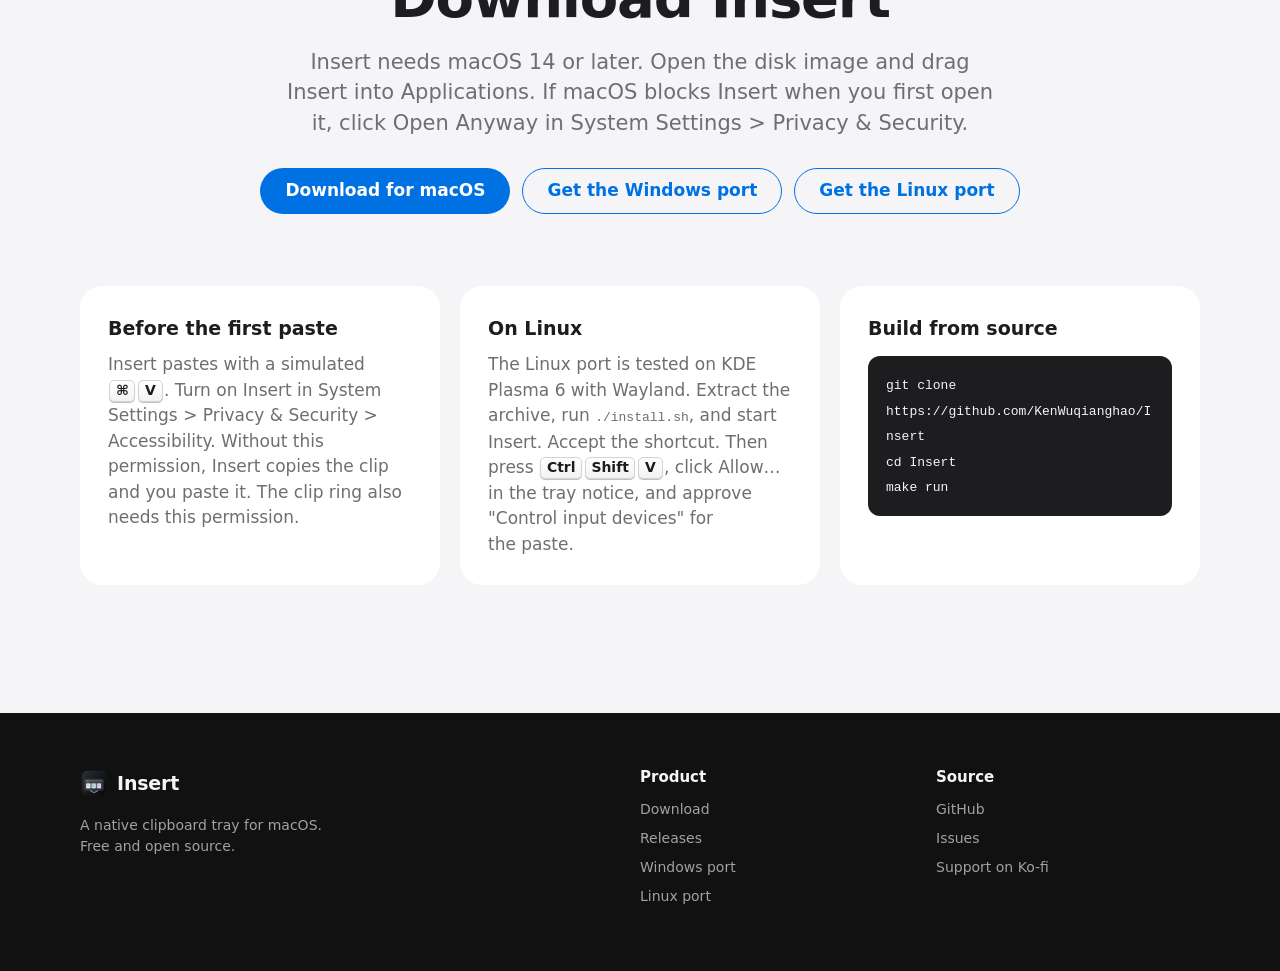
==== commit 8cc997c3: "Show the clip ring in the demo and in the features" ====
--- a/index.html
+++ b/index.html
@@ -95,11 +95,12 @@
 
           <div class="chapters">
             <ol class="chapter-list" id="demo-steps" aria-label="Demo steps">
-              <li><button type="button" data-at="1.06"><span class="step-n">1</span>Open the tray<kbd aria-hidden="true">⇧⌘V</kbd><span class="visually-hidden">Shift Command V</span></button></li>
-              <li><button type="button" data-at="3.86"><span class="step-n">2</span>Preview<kbd>Space</kbd></button></li>
-              <li><button type="button" data-at="8.03"><span class="step-n">3</span>Type to search</button></li>
-              <li><button type="button" data-at="11.08"><span class="step-n">4</span>Pinboards<kbd>Tab</kbd></button></li>
-              <li><button type="button" data-at="14.42"><span class="step-n">5</span>Quick paste<kbd aria-hidden="true">⌘1</kbd><span class="visually-hidden">Command 1</span></button></li>
+              <li><button type="button" data-at="0.97"><span class="step-n">1</span>Open the tray<kbd aria-hidden="true">⇧⌘V</kbd><span class="visually-hidden">Shift Command V</span></button></li>
+              <li><button type="button" data-at="3.78"><span class="step-n">2</span>Preview<kbd>Space</kbd></button></li>
+              <li><button type="button" data-at="7.97"><span class="step-n">3</span>Type to search</button></li>
+              <li><button type="button" data-at="11.13"><span class="step-n">4</span>Pinboards<kbd>Tab</kbd></button></li>
+              <li><button type="button" data-at="14.52"><span class="step-n">5</span>Quick paste<kbd aria-hidden="true">⌘1</kbd><span class="visually-hidden">Command 1</span></button></li>
+              <li><button type="button" data-at="18.78"><span class="step-n">6</span>Clip ring<kbd aria-hidden="true">⌥</kbd><span class="visually-hidden">Hold Option</span></button></li>
             </ol>
             <button type="button" class="play-toggle" id="play-toggle" aria-label="Pause the demo">
               <svg class="icon-pause" viewBox="0 0 16 16" aria-hidden="true"><rect x="3.5" y="2.5" width="3" height="11" rx="1" /><rect x="9.5" y="2.5" width="3" height="11" rx="1" /></svg>
@@ -166,10 +167,10 @@
 
             <article class="feature wide reveal">
               <div class="feature-media">
-                <img class="shot" src="/assets/insert-preview.webp" alt="The large preview of an image clip, above the row of cards" width="1920" height="1200" loading="lazy" />
-              </div>
-              <h3>Press Space to see the full clip</h3>
-              <p>The large preview opens above the cards. Move the selection and the preview follows.</p>
+                <img class="shot ring-only" src="/assets/insert-ring.webp" alt="The clip ring around the pointer, with the app icons of the newest clips and the preview of the selected link" width="1920" height="1200" loading="lazy" />
+              </div>
+              <h3>Hold Option for the clip ring</h3>
+              <p>Hold <kbd>⌥</kbd> and the 8 newest clips open in a ring around the pointer. Point at a clip to see it, then release <kbd>⌥</kbd> to paste it.</p>
             </article>
 
             <article class="feature reveal">
@@ -198,6 +199,14 @@
               </div>
               <h3>Select more than one clip</h3>
               <p>Hold <kbd>⇧</kbd> and press the arrow keys to select more clips. Delete them together.</p>
+            </article>
+
+            <article class="feature wide reveal">
+              <div class="feature-media">
+                <img class="shot" src="/assets/insert-preview.webp" alt="The large preview of an image clip, above the row of cards" width="1920" height="1200" loading="lazy" />
+              </div>
+              <h3>Press Space to see the full clip</h3>
+              <p>The large preview opens above the cards. Move the selection and the preview follows.</p>
             </article>
           </div>
 
@@ -225,6 +234,7 @@
                 <tr><td>Paste the selected clip</td><td><kbd>Enter</kbd> or double-click</td></tr>
                 <tr><td>Paste as plain text</td><td><kbd>⇧</kbd><kbd>Enter</kbd></td></tr>
                 <tr><td>Copy without paste</td><td><kbd>⌘</kbd><kbd>C</kbd></td></tr>
+                <tr><td>Open the clip ring. Release the key to paste the clip under the pointer.</td><td>Hold <kbd>⌥</kbd><span class="cell-note">You can select ⌘ or ⌃ in Settings.</span></td></tr>
                 <tr><td>Paste card 1 to 9</td><td><kbd>⌘</kbd><kbd>1</kbd> to <kbd>⌘</kbd><kbd>9</kbd></td></tr>
                 <tr><td>Preview</td><td><kbd>Space</kbd></td></tr>
                 <tr><td>Delete the selection</td><td><kbd>⌫</kbd> or <kbd>⌘</kbd><kbd>⌫</kbd></td></tr>
@@ -282,7 +292,7 @@
           <div class="notes reveal">
             <article class="note-card">
               <h3>Before the first paste</h3>
-              <p>Insert pastes with a simulated <span class="keys"><kbd>⌘</kbd><kbd>V</kbd></span>. Turn on Insert in System Settings &gt; Privacy &amp; Security &gt; Accessibility. Without this permission, Insert copies the clip and you paste it.</p>
+              <p>Insert pastes with a simulated <span class="keys"><kbd>⌘</kbd><kbd>V</kbd></span>. Turn on Insert in System Settings &gt; Privacy &amp; Security &gt; Accessibility. Without this permission, Insert copies the clip and you paste it. The clip ring also needs this permission.</p>
             </article>
             <article class="note-card">
               <h3>On Linux</h3>
--- a/styles.css
+++ b/styles.css
@@ -511,6 +511,13 @@
   object-position: bottom;
 }
 
+/* The ring screenshot is the full screen. This card shows only the band with the ring and the preview. */
+.shot.ring-only {
+  aspect-ratio: 1512 / 560;
+  object-fit: cover;
+  object-position: 50% 58%;
+}
+
 .feature-note {
   margin-top: 36px;
   color: var(--muted);
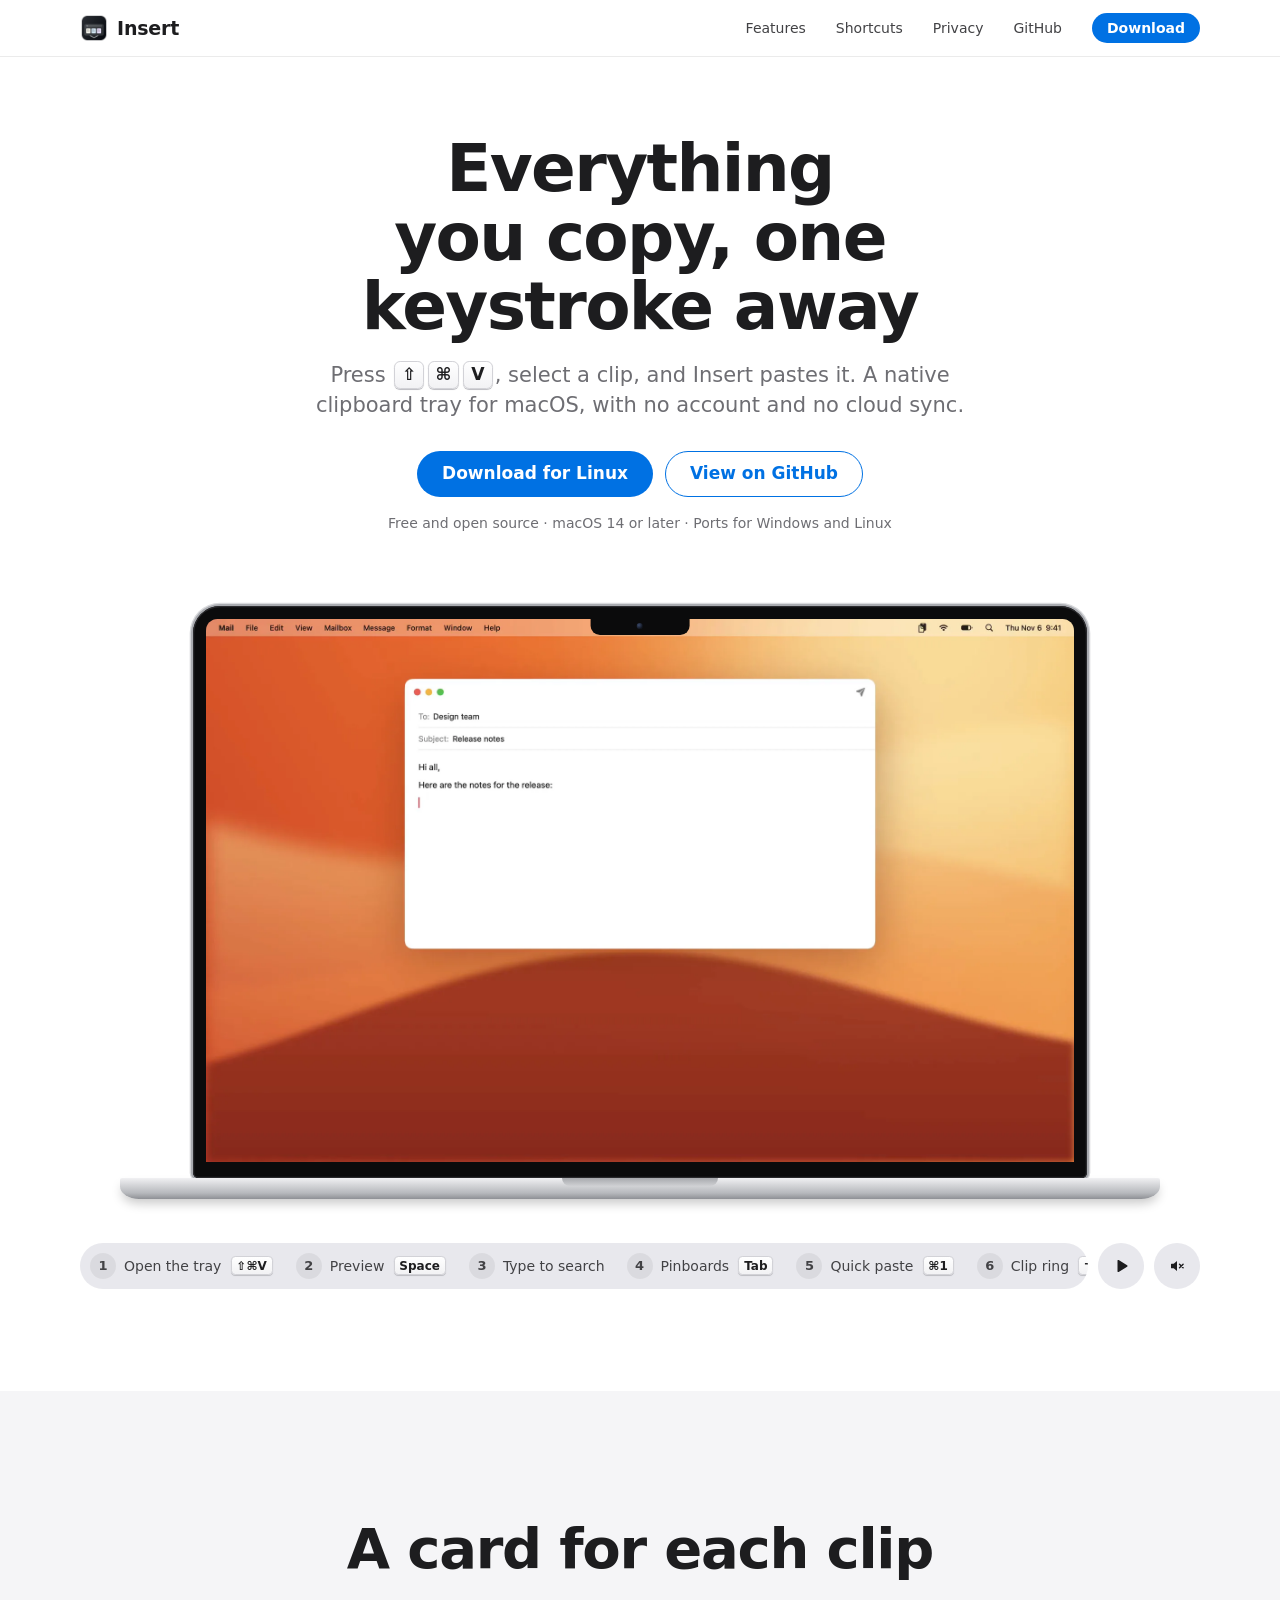
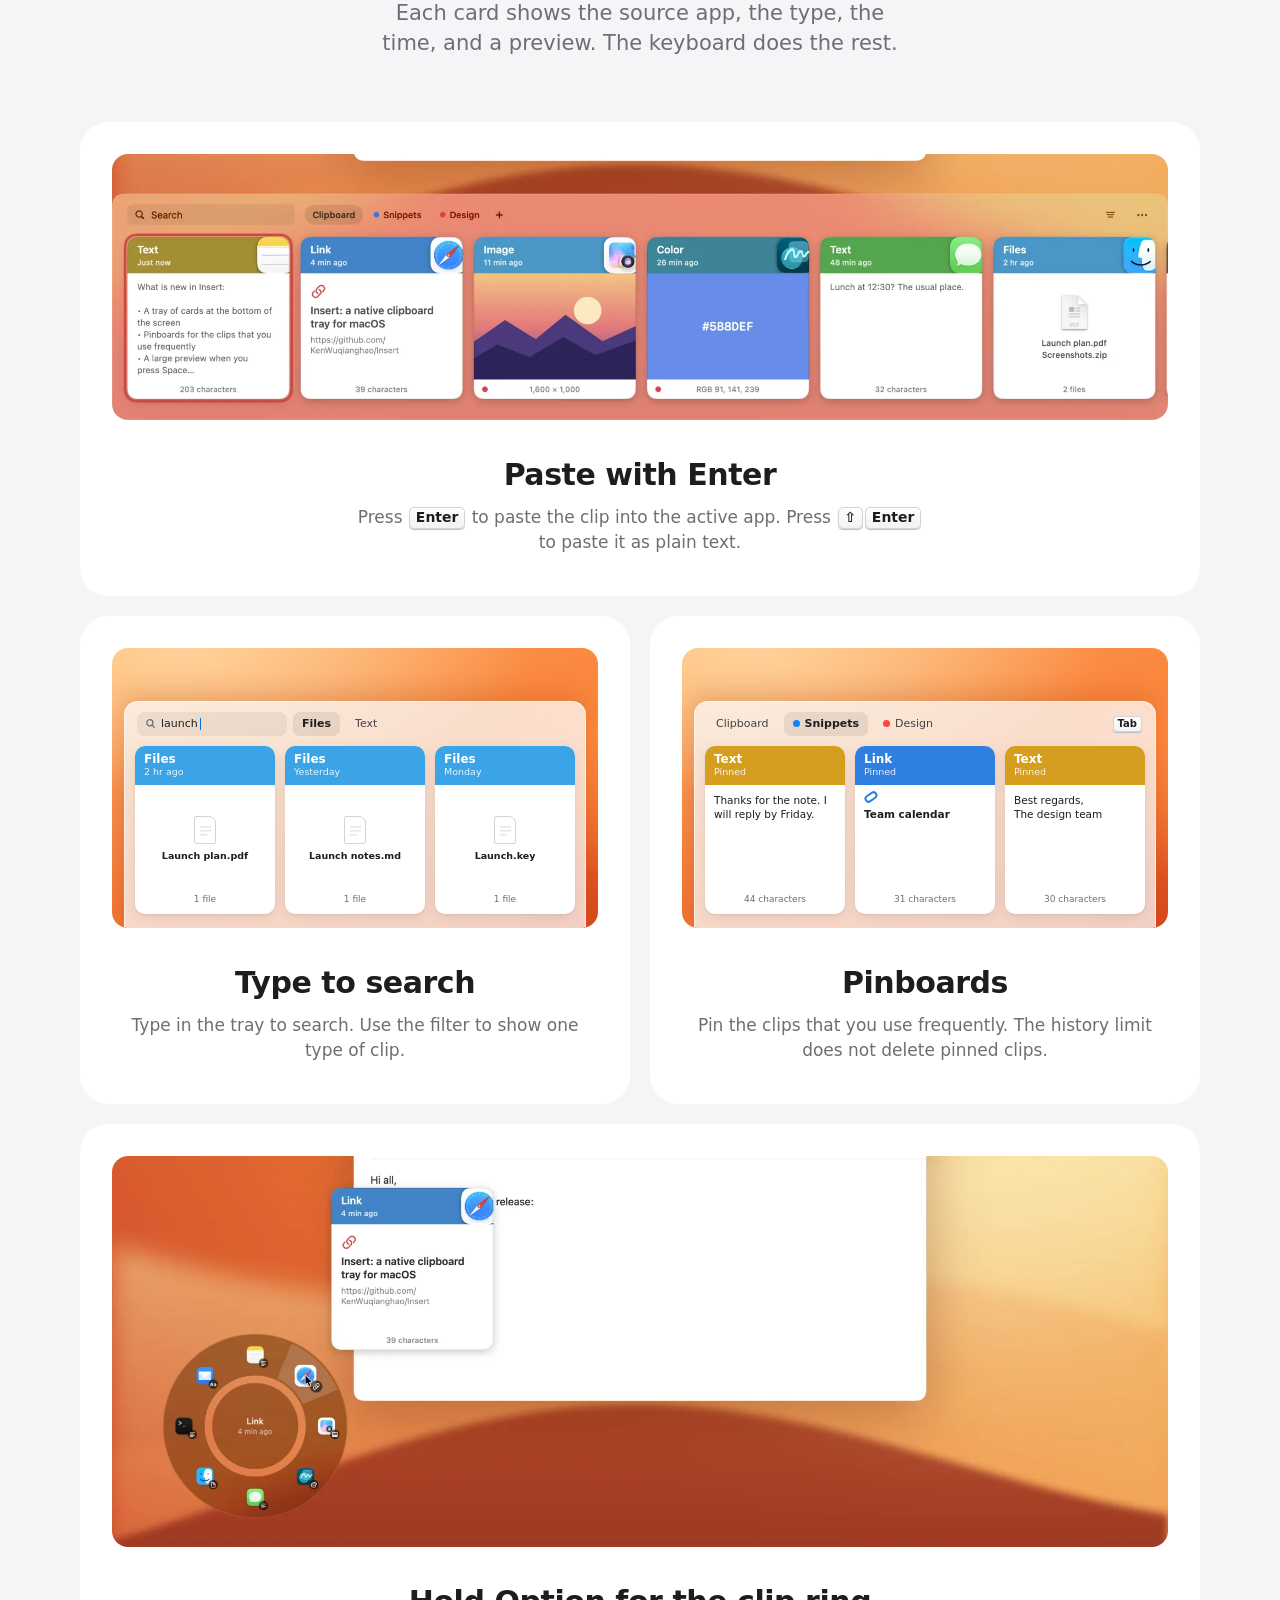
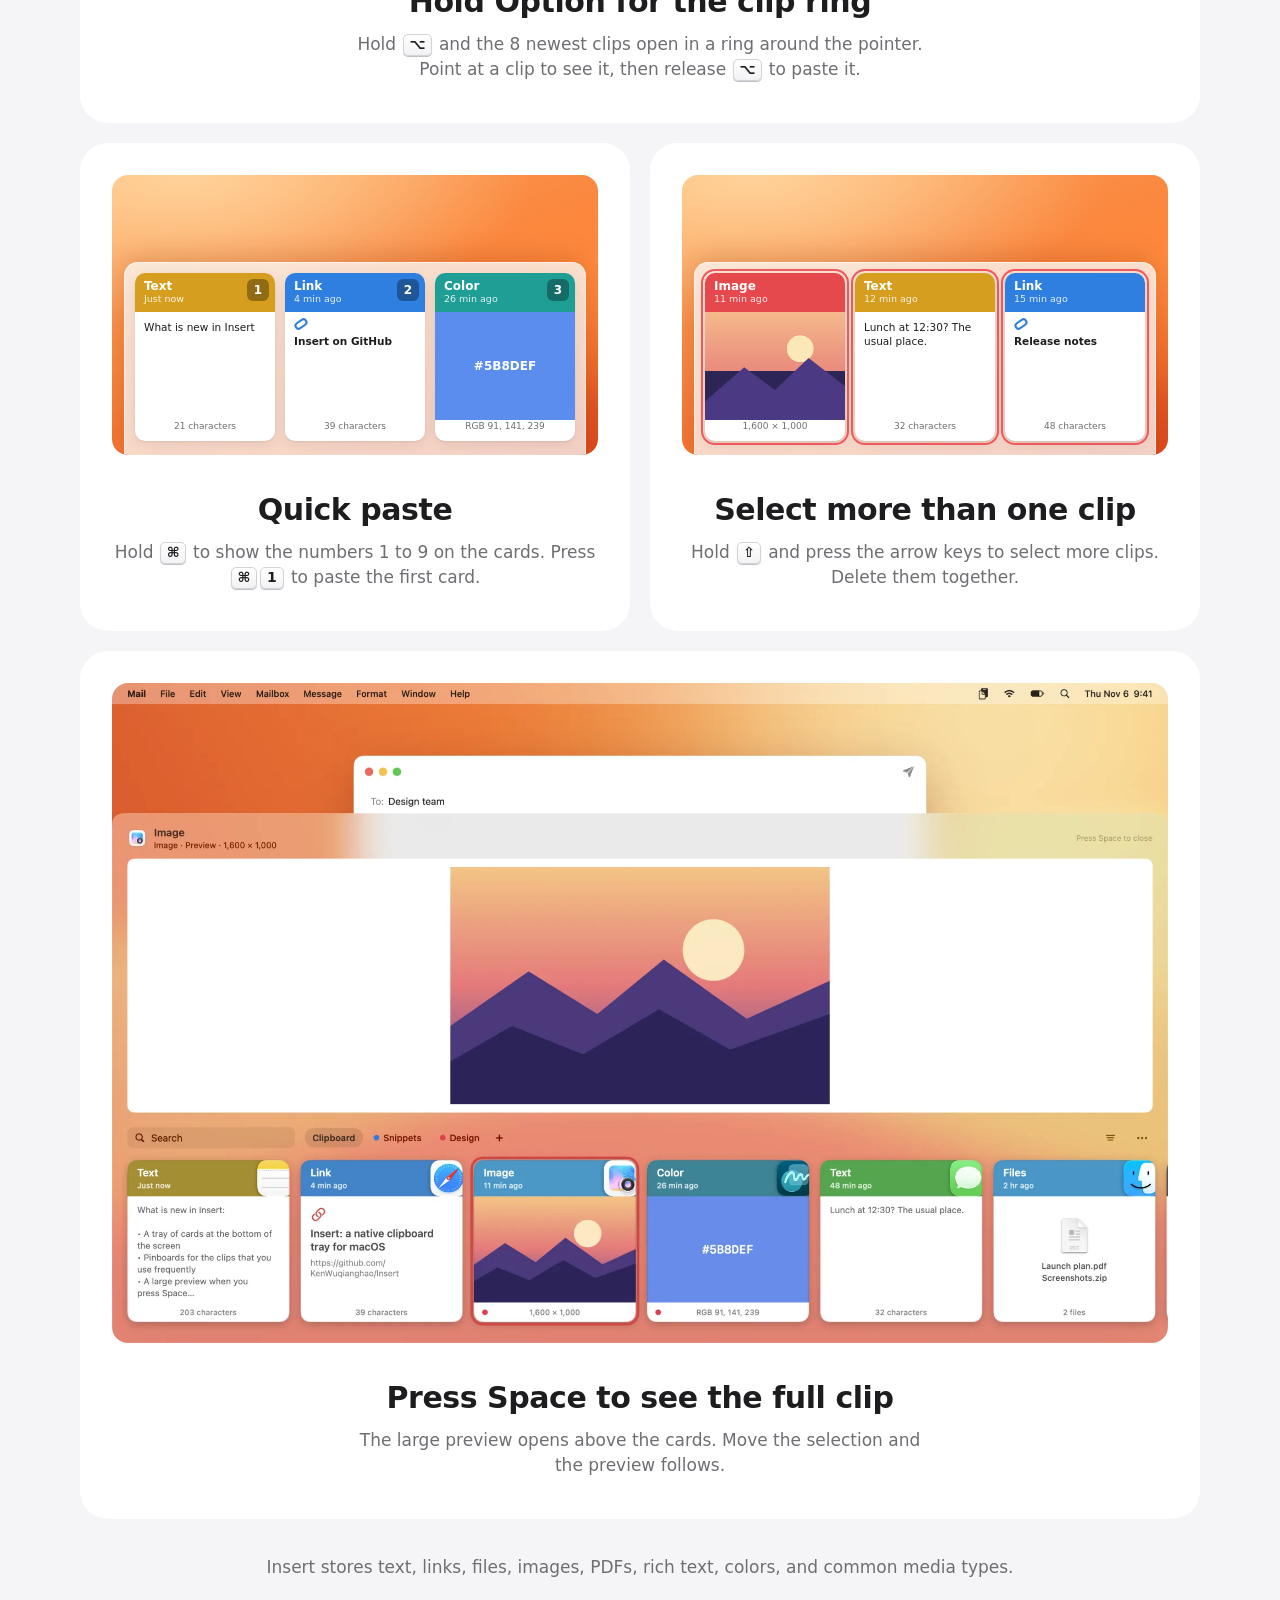
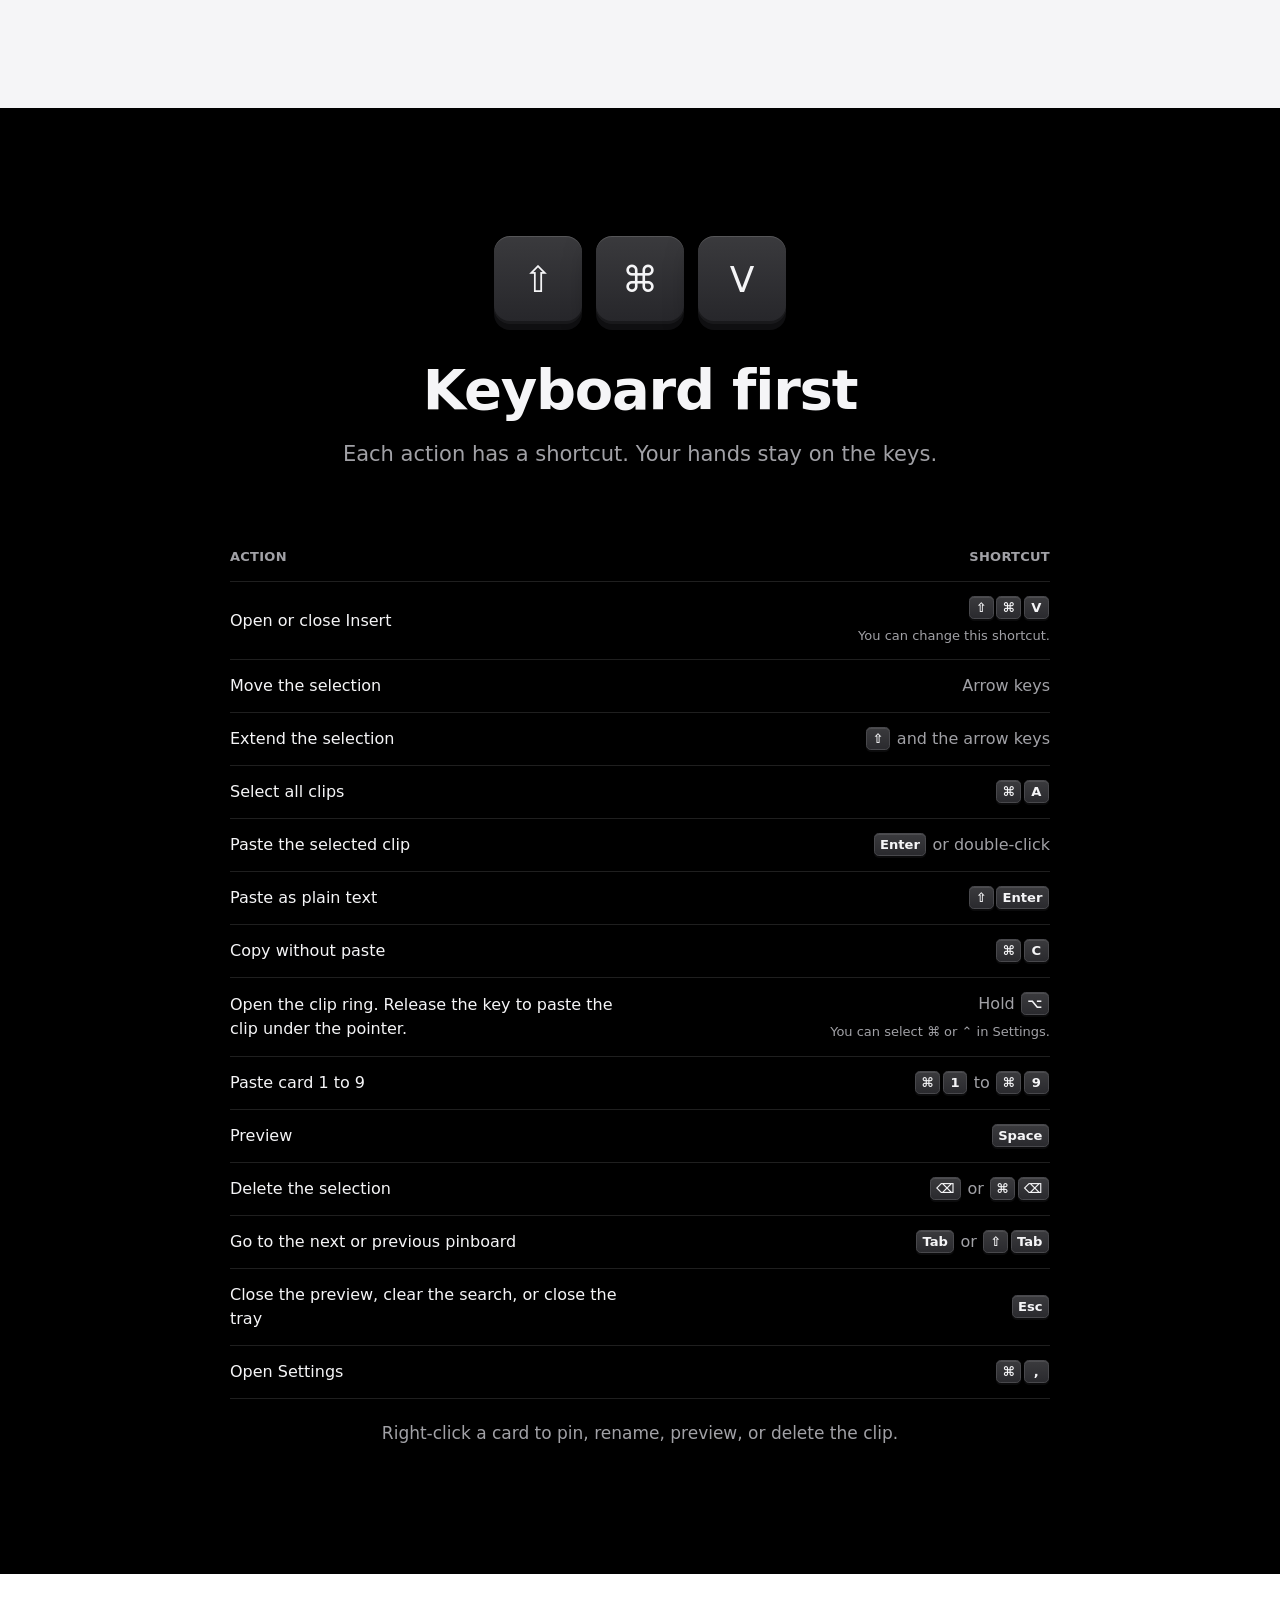
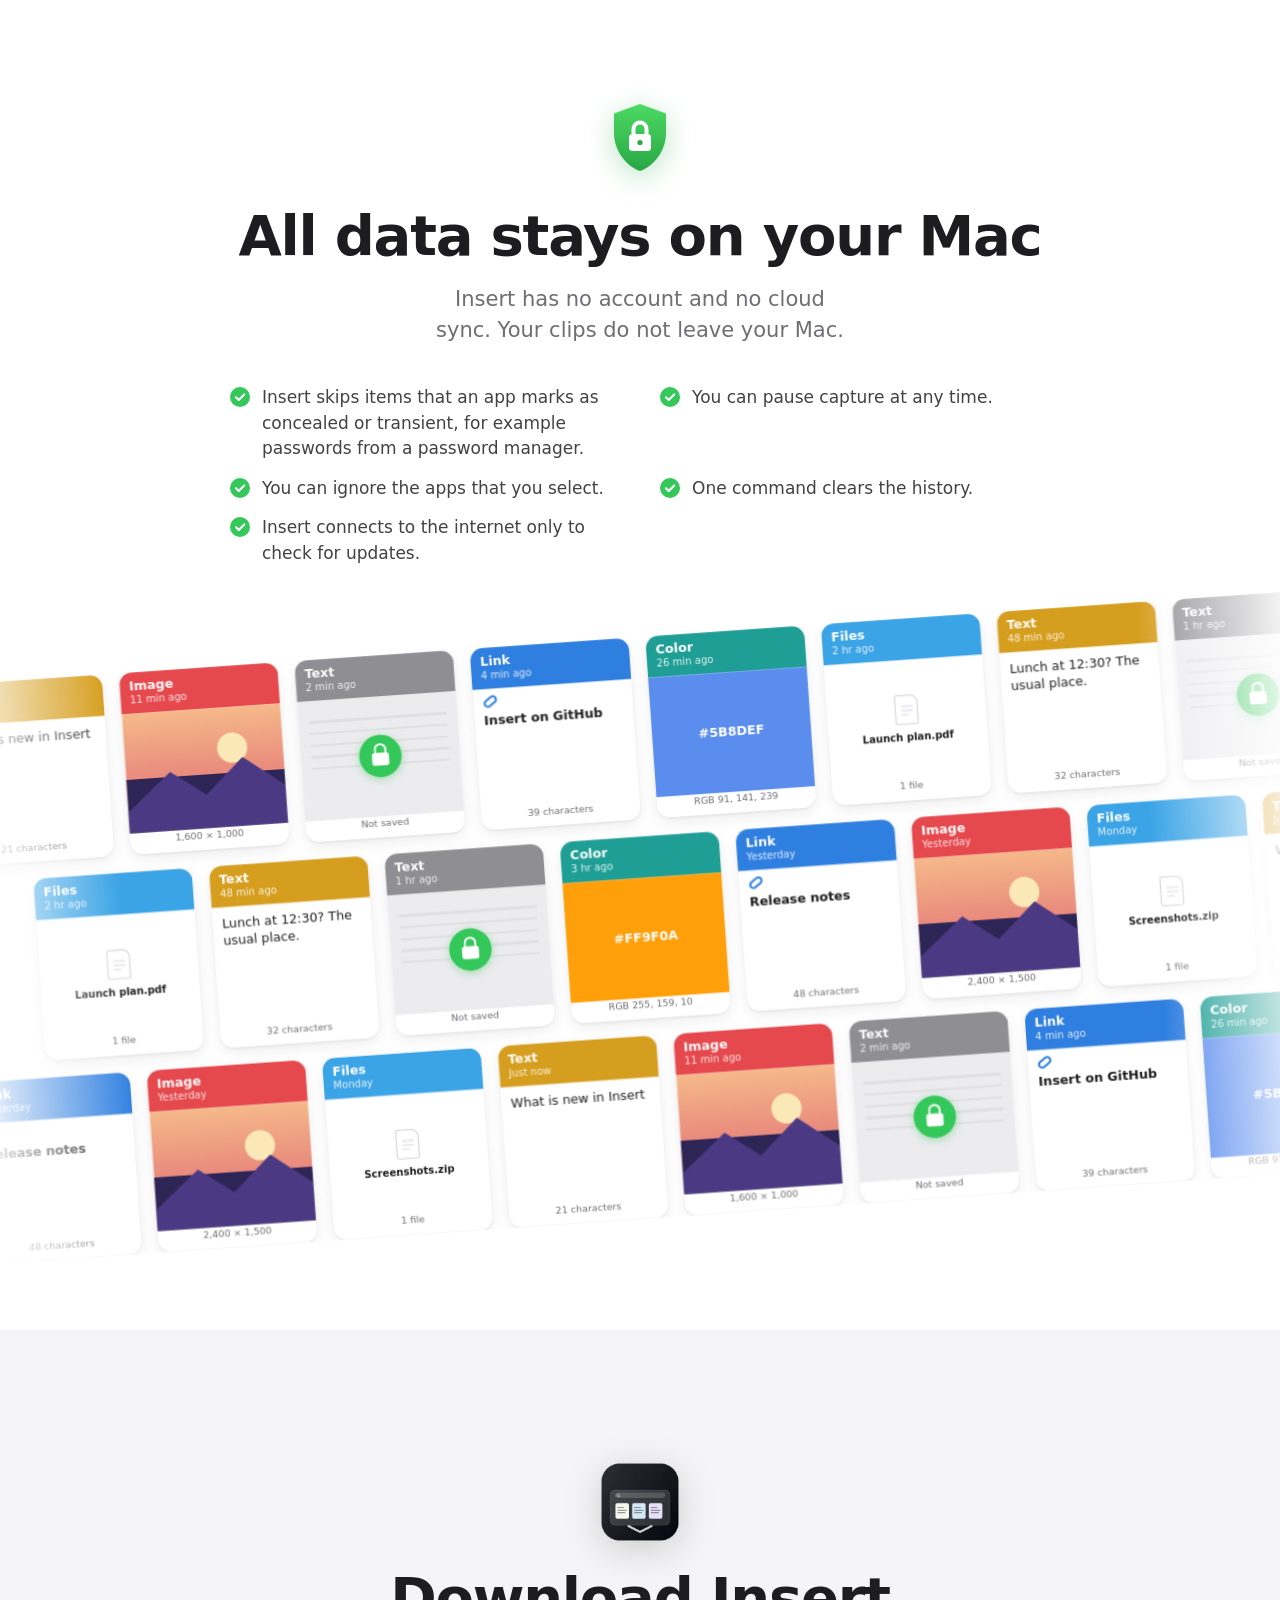
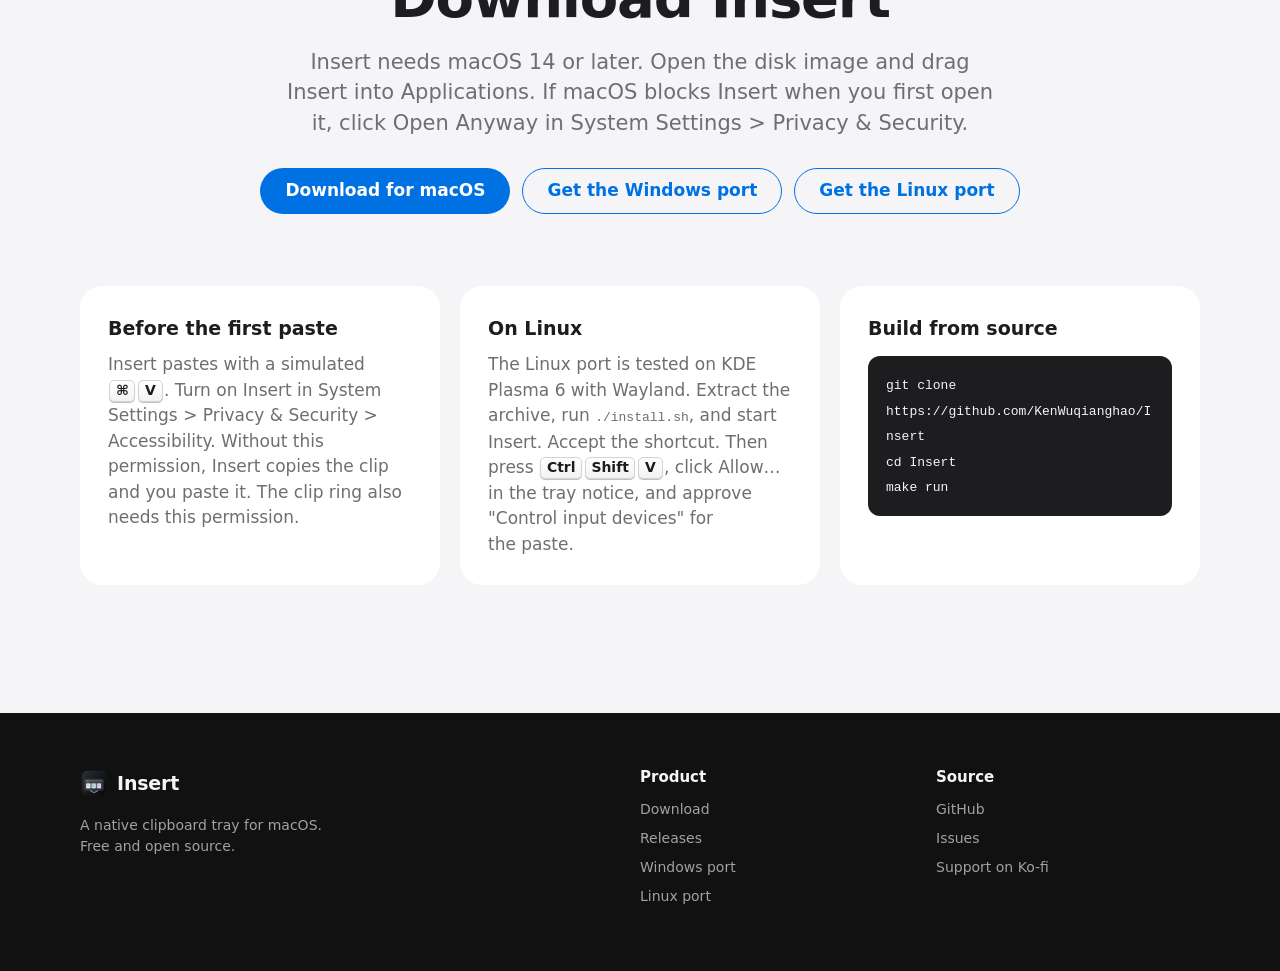
==== commit 48662513: "Add sound to the demo video and a button that turns it on The video still starts muted, because brow" ====
--- a/index.html
+++ b/index.html
@@ -95,16 +95,23 @@
 
           <div class="chapters">
             <ol class="chapter-list" id="demo-steps" aria-label="Demo steps">
-              <li><button type="button" data-at="0.97"><span class="step-n">1</span>Open the tray<kbd aria-hidden="true">⇧⌘V</kbd><span class="visually-hidden">Shift Command V</span></button></li>
-              <li><button type="button" data-at="3.78"><span class="step-n">2</span>Preview<kbd>Space</kbd></button></li>
-              <li><button type="button" data-at="7.97"><span class="step-n">3</span>Type to search</button></li>
-              <li><button type="button" data-at="11.13"><span class="step-n">4</span>Pinboards<kbd>Tab</kbd></button></li>
-              <li><button type="button" data-at="14.52"><span class="step-n">5</span>Quick paste<kbd aria-hidden="true">⌘1</kbd><span class="visually-hidden">Command 1</span></button></li>
-              <li><button type="button" data-at="18.78"><span class="step-n">6</span>Clip ring<kbd aria-hidden="true">⌥</kbd><span class="visually-hidden">Hold Option</span></button></li>
+              <li><button type="button" data-at="1.03"><span class="step-n">1</span>Open the tray<kbd aria-hidden="true">⇧⌘V</kbd><span class="visually-hidden">Shift Command V</span></button></li>
+              <li><button type="button" data-at="3.85"><span class="step-n">2</span>Preview<kbd>Space</kbd></button></li>
+              <li><button type="button" data-at="8.09"><span class="step-n">3</span>Type to search</button></li>
+              <li><button type="button" data-at="11.23"><span class="step-n">4</span>Pinboards<kbd>Tab</kbd></button></li>
+              <li><button type="button" data-at="14.59"><span class="step-n">5</span>Quick paste<kbd aria-hidden="true">⌘1</kbd><span class="visually-hidden">Command 1</span></button></li>
+              <li><button type="button" data-at="18.86"><span class="step-n">6</span>Clip ring<kbd aria-hidden="true">⌥</kbd><span class="visually-hidden">Hold Option</span></button></li>
             </ol>
-            <button type="button" class="play-toggle" id="play-toggle" aria-label="Pause the demo">
+            <button type="button" class="round-toggle play-toggle" id="play-toggle" aria-label="Pause the demo">
               <svg class="icon-pause" viewBox="0 0 16 16" aria-hidden="true"><rect x="3.5" y="2.5" width="3" height="11" rx="1" /><rect x="9.5" y="2.5" width="3" height="11" rx="1" /></svg>
               <svg class="icon-play" viewBox="0 0 16 16" aria-hidden="true"><path d="M4.5 2.8v10.4a.8.8 0 0 0 1.2.7l8.4-5.2a.8.8 0 0 0 0-1.4L5.7 2.1a.8.8 0 0 0-1.2.7Z" /></svg>
+            </button>
+            <button type="button" class="round-toggle sound-toggle muted" id="sound-toggle" aria-label="Turn on the sound">
+              <svg viewBox="0 0 16 16" aria-hidden="true">
+                <path d="M2.5 5.8h2.2L8 3v10L4.7 10.2H2.5a.5.5 0 0 1-.5-.5V6.3a.5.5 0 0 1 .5-.5Z" />
+                <path class="icon-sound-on" d="M10.4 5.6a3.4 3.4 0 0 1 0 4.8M12.3 3.8a6 6 0 0 1 0 8.4" fill="none" stroke="currentColor" stroke-width="1.4" stroke-linecap="round" />
+                <path class="icon-sound-off" d="m10.5 6.2 3.6 3.6m0-3.6-3.6 3.6" fill="none" stroke="currentColor" stroke-width="1.4" stroke-linecap="round" />
+              </svg>
             </button>
           </div>
         </div>
@@ -407,6 +414,7 @@
 
         const video = document.getElementById("demo-video");
         const toggle = document.getElementById("play-toggle");
+        const sound = document.getElementById("sound-toggle");
         const steps = [...document.querySelectorAll("#demo-steps button")];
         if (!video || steps.length === 0) return;
         // The native controls stay when the script does not run. The play button and the step row replace them.
@@ -425,6 +433,15 @@
         video.addEventListener("pause", showPlayState);
         toggle.addEventListener("click", () => (video.paused ? video.play() : video.pause()));
         showPlayState();
+
+        // Browsers play a video on load only without sound, so the video starts muted.
+        const showSoundState = () => {
+          sound.classList.toggle("muted", video.muted);
+          sound.setAttribute("aria-label", video.muted ? "Turn on the sound" : "Turn off the sound");
+        };
+        video.addEventListener("volumechange", showSoundState);
+        sound.addEventListener("click", () => (video.muted = !video.muted));
+        showSoundState();
 
         const list = document.getElementById("demo-steps");
         const starts = steps.map((step) => Number(step.dataset.at));
--- a/styles.css
+++ b/styles.css
@@ -405,7 +405,7 @@
   font-size: 12px;
 }
 
-.play-toggle {
+.round-toggle {
   display: grid;
   flex: none;
   place-items: center;
@@ -418,11 +418,11 @@
   cursor: pointer;
 }
 
-.play-toggle:hover {
+.round-toggle:hover {
   background: #dcdce1;
 }
 
-.play-toggle svg {
+.round-toggle svg {
   width: 16px;
   height: 16px;
   fill: currentColor;
@@ -434,6 +434,15 @@
 }
 
 .play-toggle.paused .icon-play {
+  display: block;
+}
+
+.sound-toggle .icon-sound-off,
+.sound-toggle.muted .icon-sound-on {
+  display: none;
+}
+
+.sound-toggle.muted .icon-sound-off {
   display: block;
 }
 
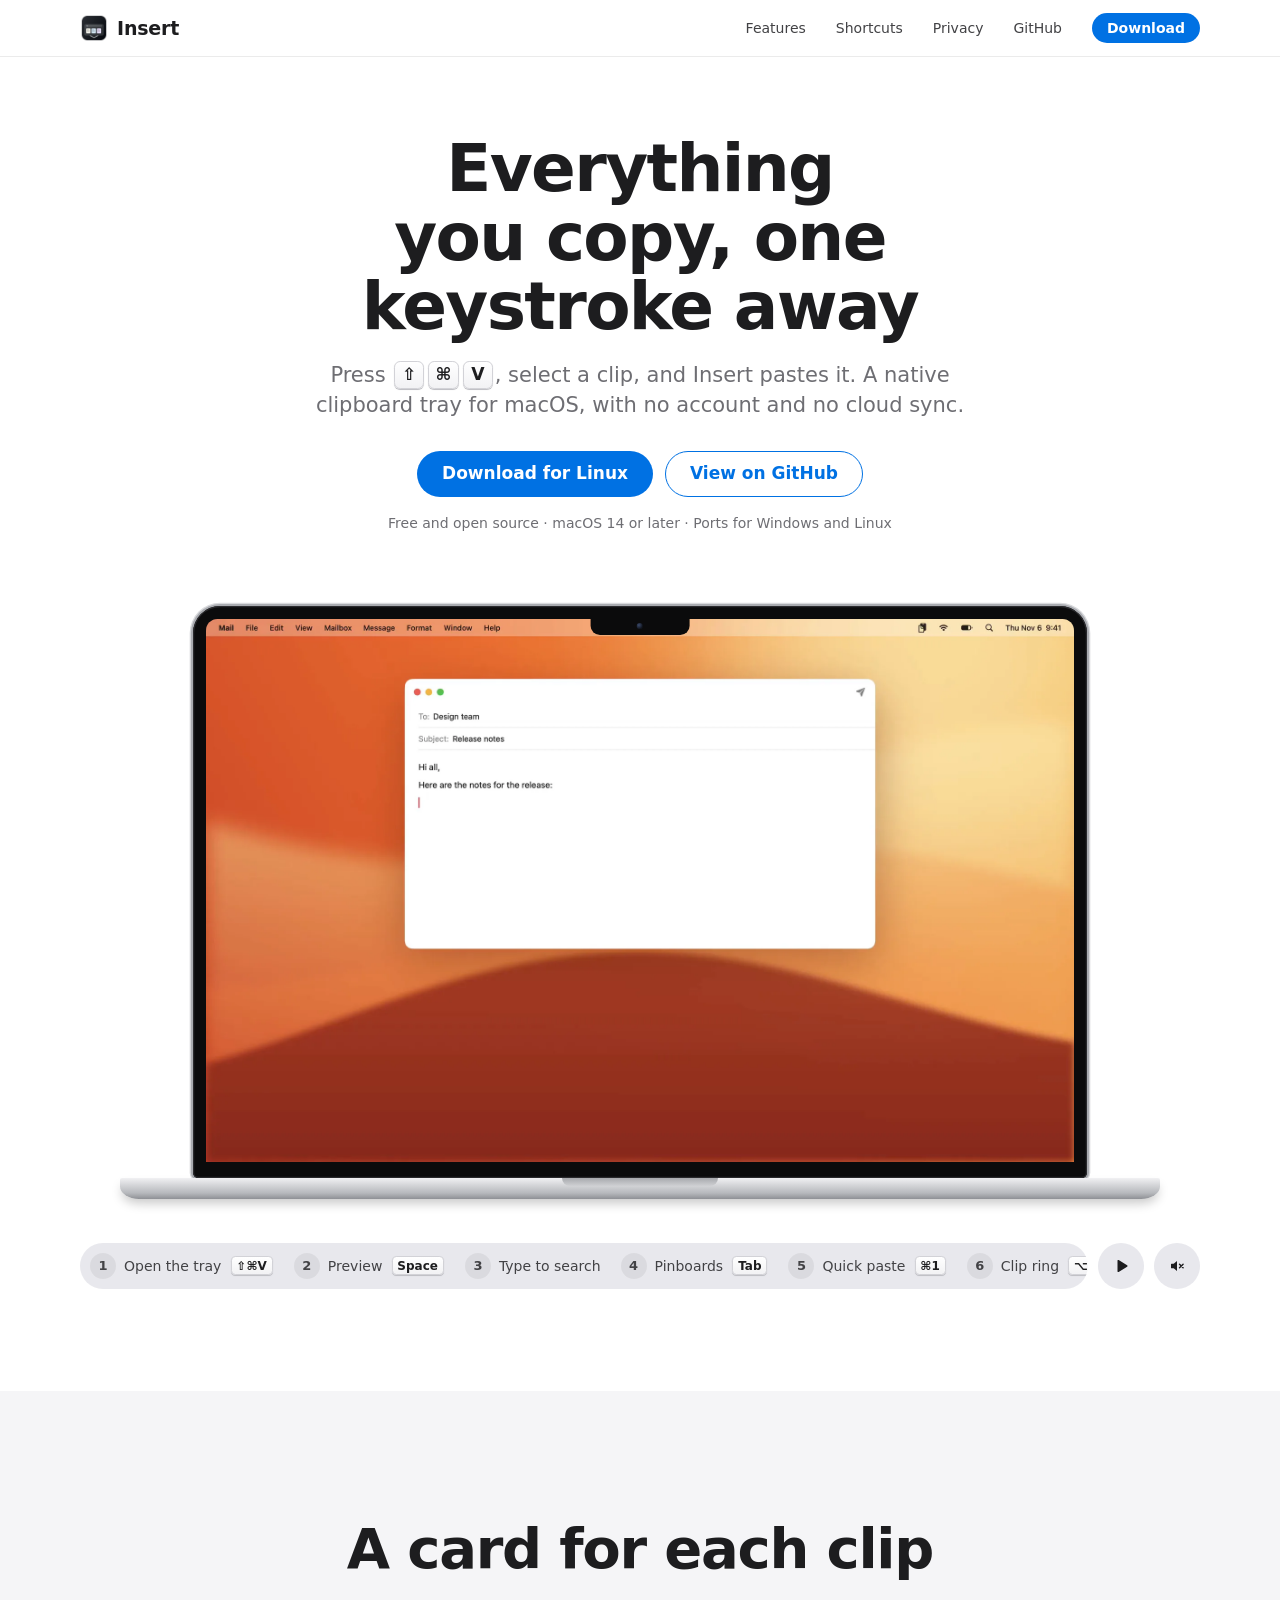
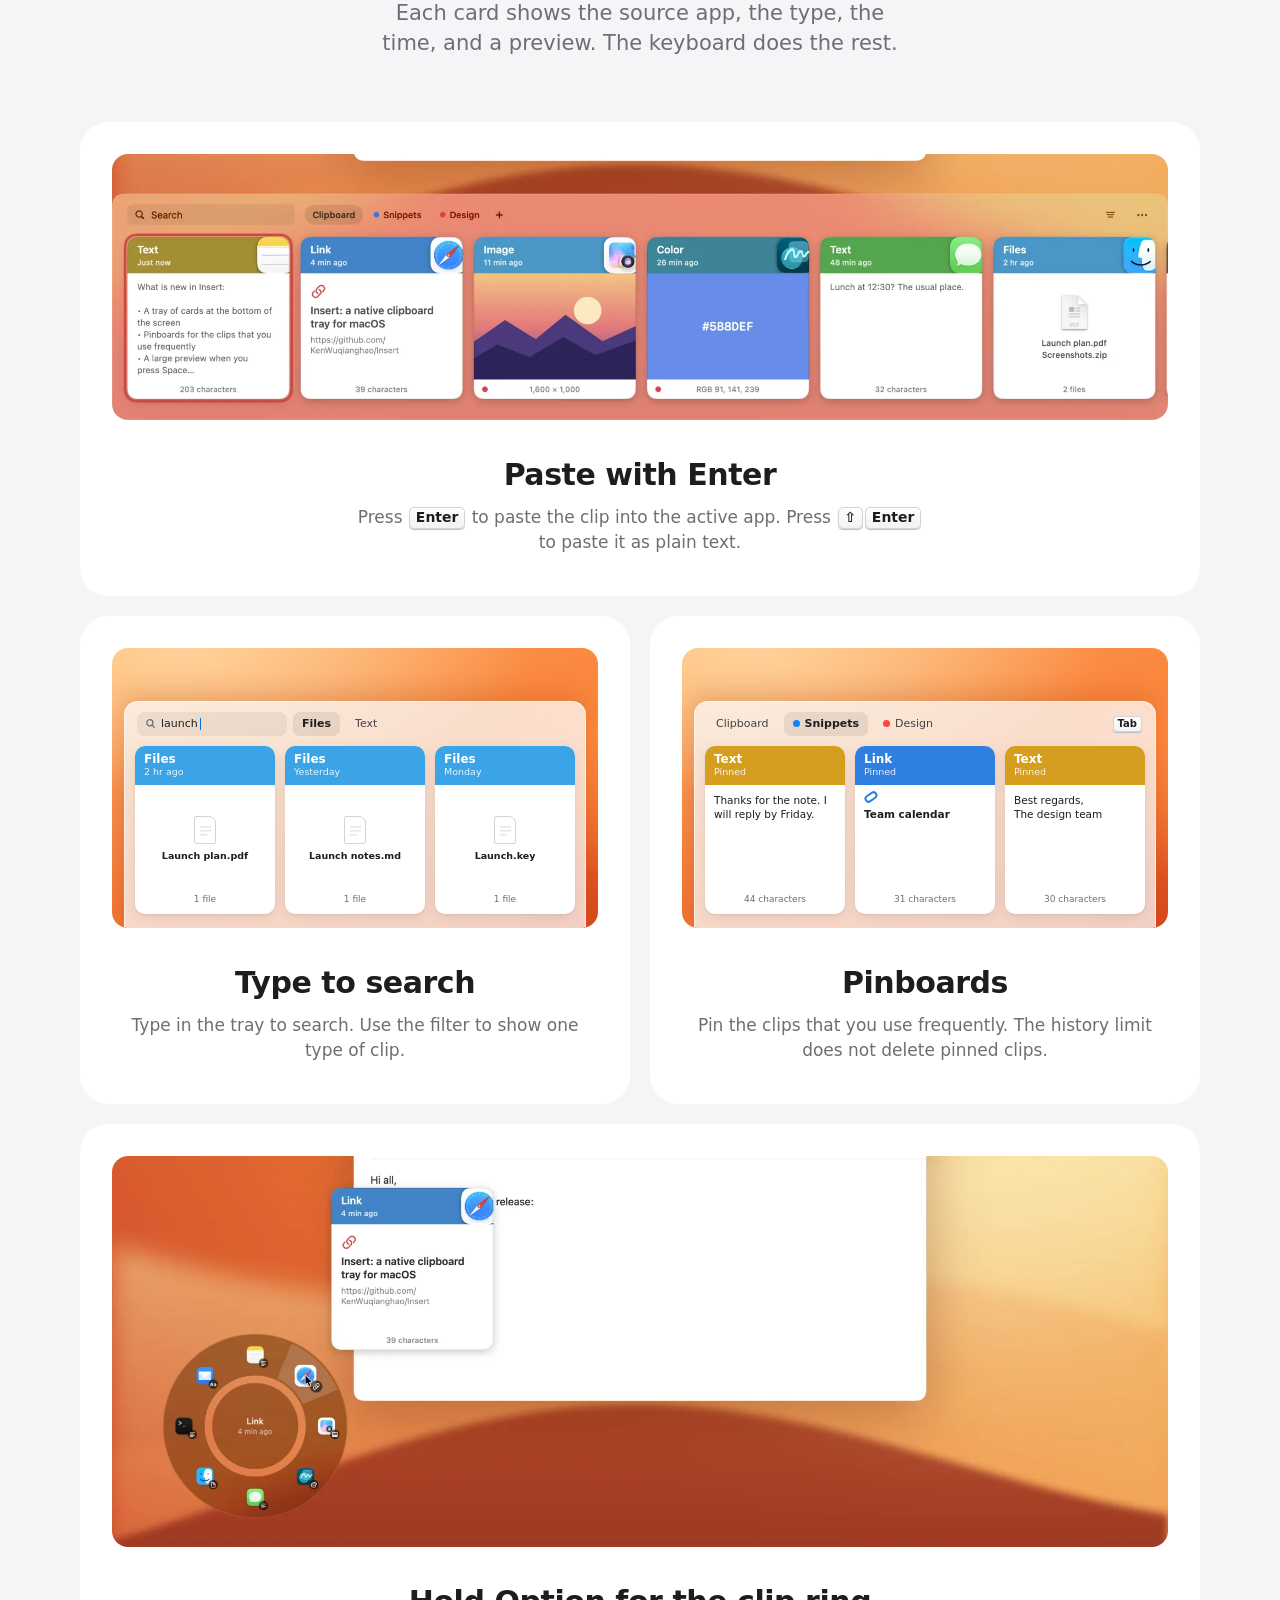
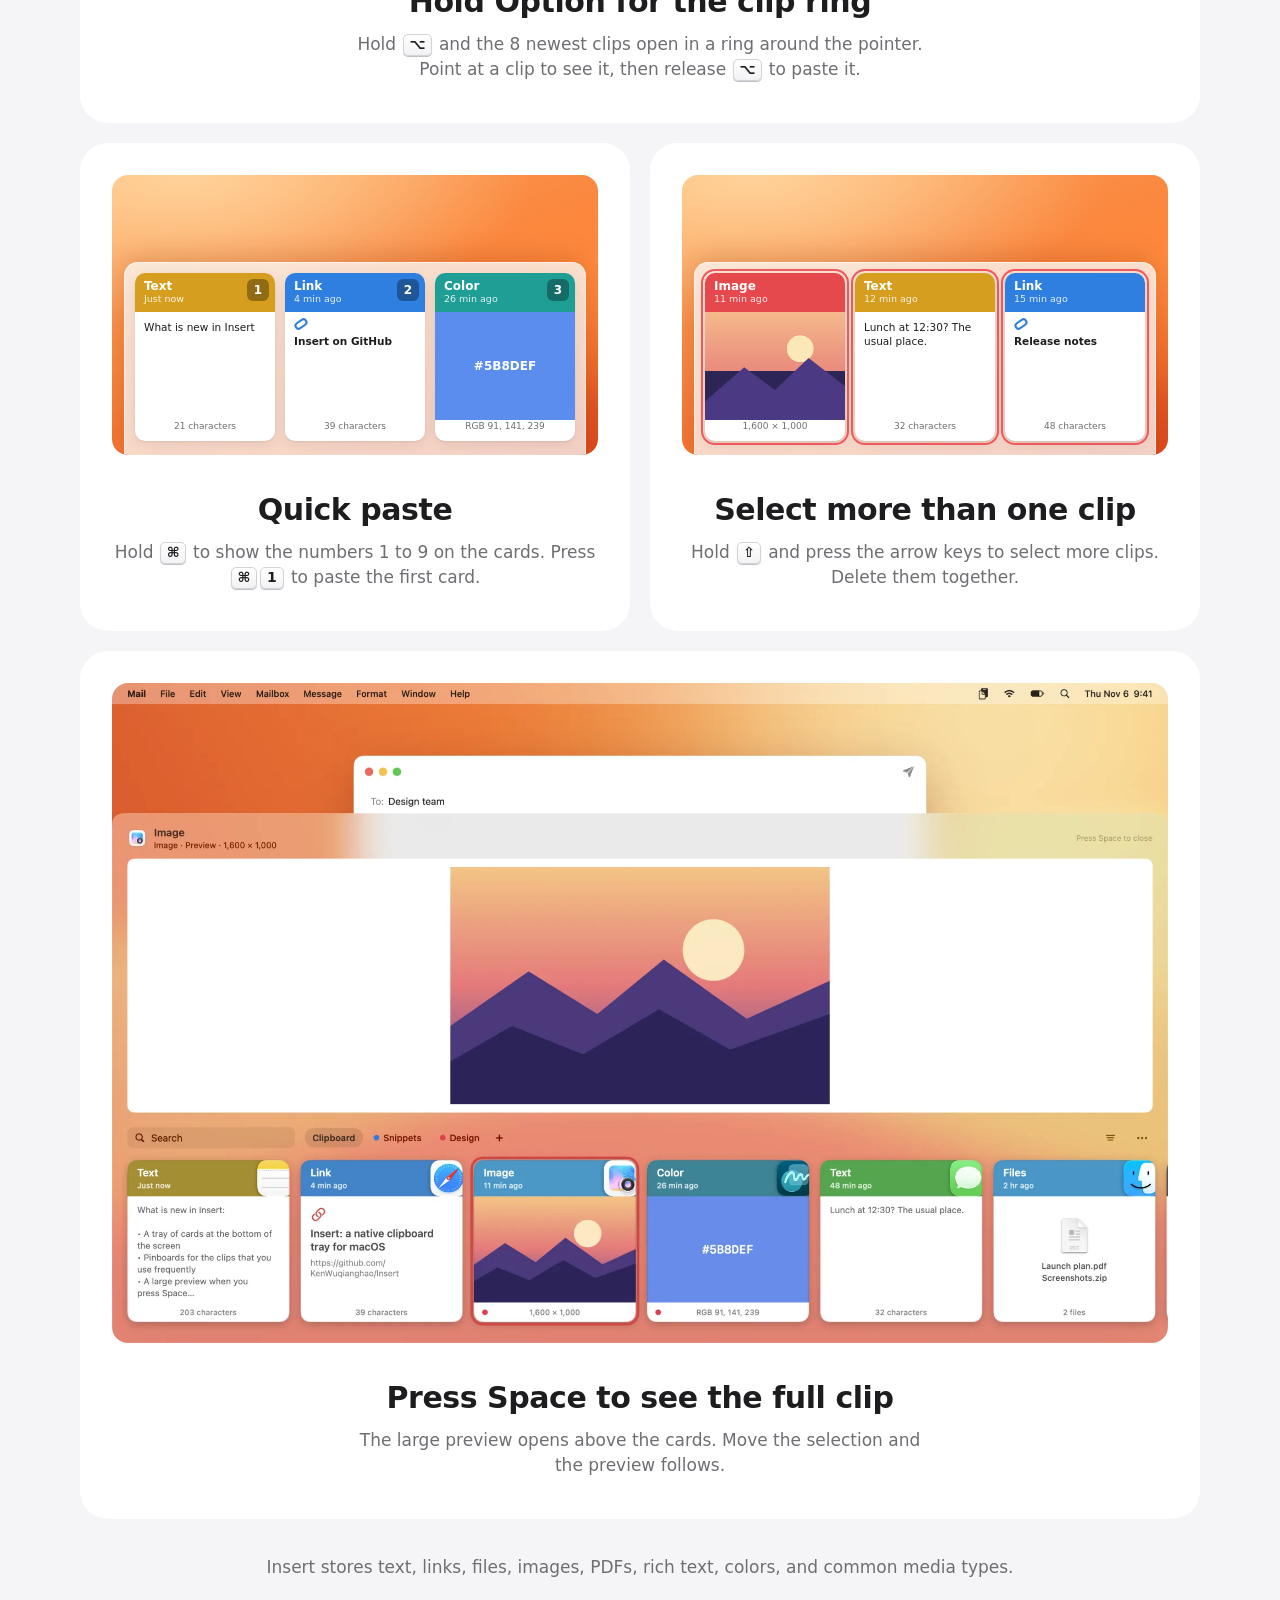
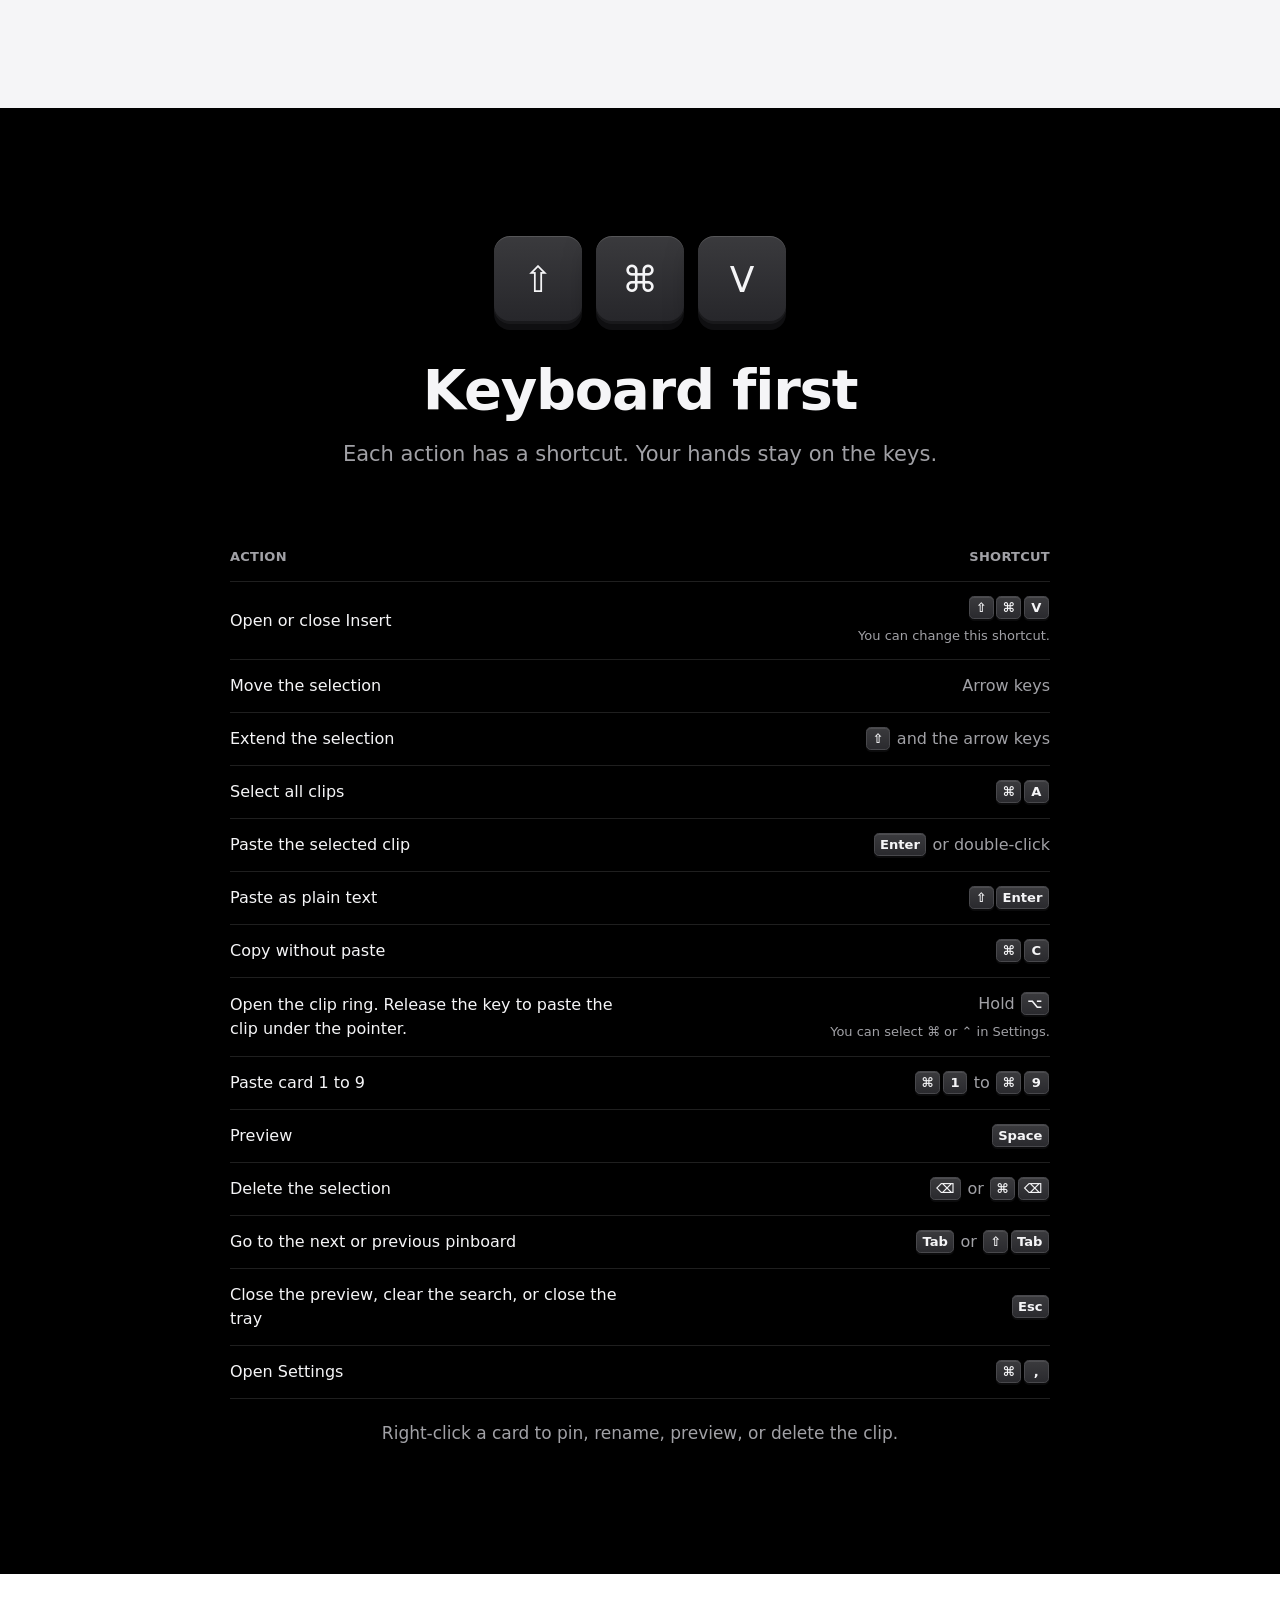
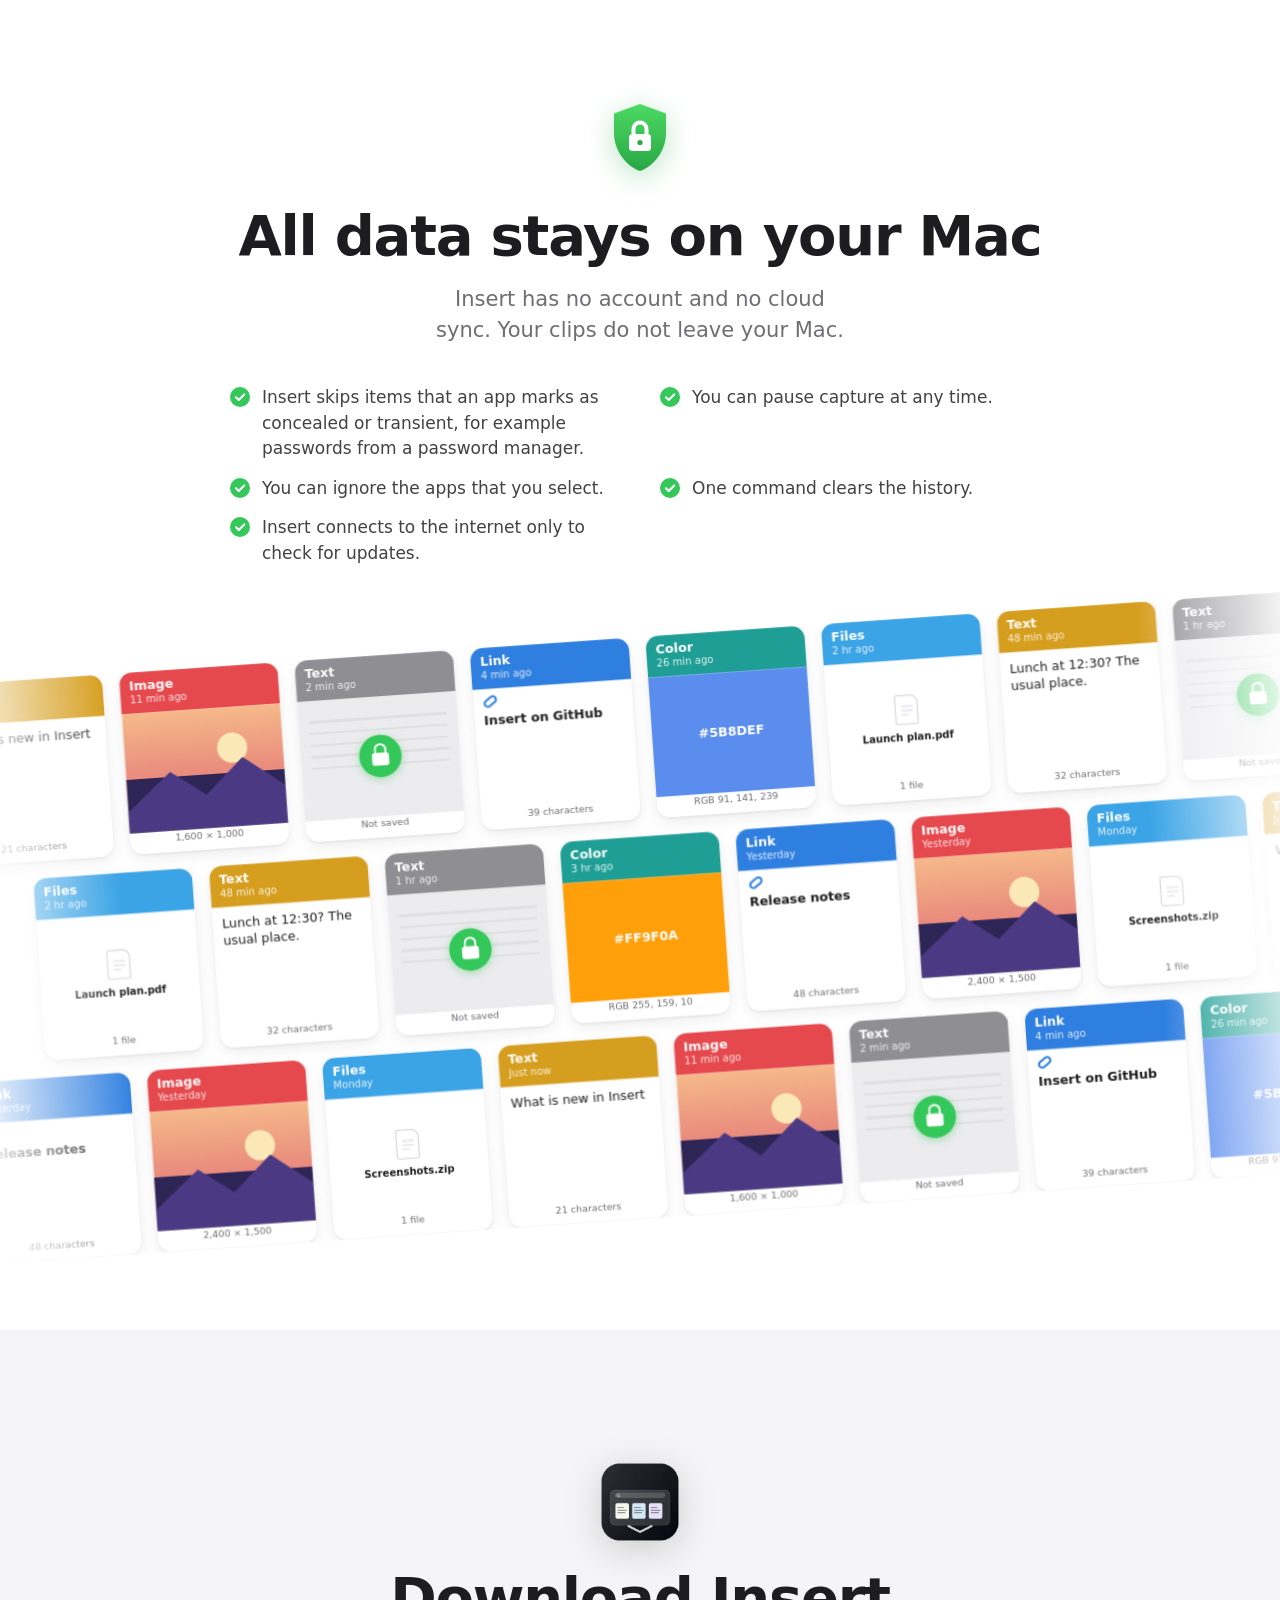
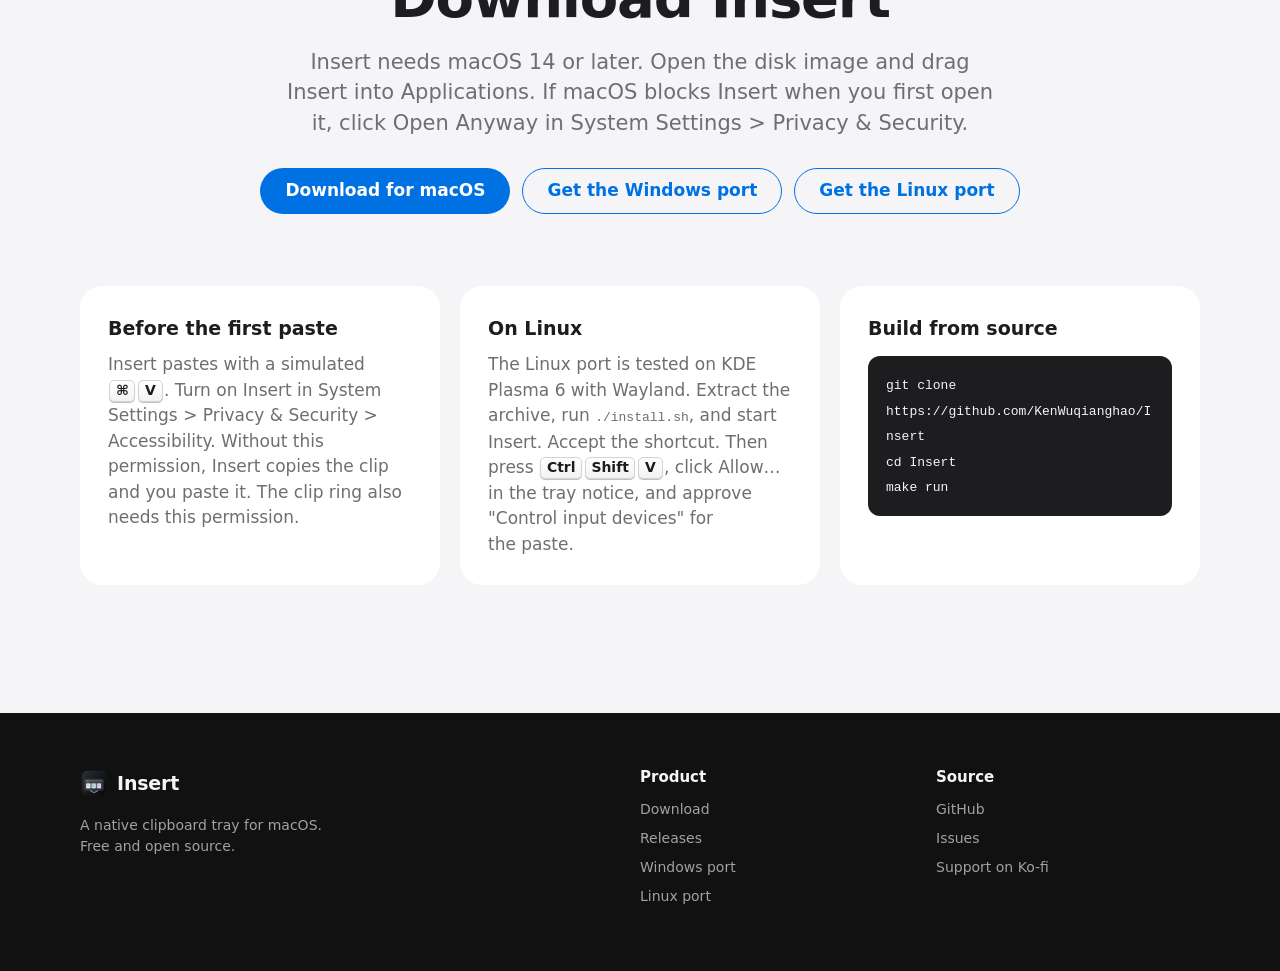
==== commit 16a60b4d: "Use the new take of the demo video The step buttons are 2 px narrower, so the step list and the two " ====
--- a/index.html
+++ b/index.html
@@ -95,12 +95,12 @@
 
           <div class="chapters">
             <ol class="chapter-list" id="demo-steps" aria-label="Demo steps">
-              <li><button type="button" data-at="1.03"><span class="step-n">1</span>Open the tray<kbd aria-hidden="true">⇧⌘V</kbd><span class="visually-hidden">Shift Command V</span></button></li>
-              <li><button type="button" data-at="3.85"><span class="step-n">2</span>Preview<kbd>Space</kbd></button></li>
-              <li><button type="button" data-at="8.09"><span class="step-n">3</span>Type to search</button></li>
-              <li><button type="button" data-at="11.23"><span class="step-n">4</span>Pinboards<kbd>Tab</kbd></button></li>
-              <li><button type="button" data-at="14.59"><span class="step-n">5</span>Quick paste<kbd aria-hidden="true">⌘1</kbd><span class="visually-hidden">Command 1</span></button></li>
-              <li><button type="button" data-at="18.86"><span class="step-n">6</span>Clip ring<kbd aria-hidden="true">⌥</kbd><span class="visually-hidden">Hold Option</span></button></li>
+              <li><button type="button" data-at="1"><span class="step-n">1</span>Open the tray<kbd aria-hidden="true">⇧⌘V</kbd><span class="visually-hidden">Shift Command V</span></button></li>
+              <li><button type="button" data-at="3.74"><span class="step-n">2</span>Preview<kbd>Space</kbd></button></li>
+              <li><button type="button" data-at="8.01"><span class="step-n">3</span>Type to search</button></li>
+              <li><button type="button" data-at="11.16"><span class="step-n">4</span>Pinboards<kbd>Tab</kbd></button></li>
+              <li><button type="button" data-at="14.53"><span class="step-n">5</span>Quick paste<kbd aria-hidden="true">⌘1</kbd><span class="visually-hidden">Command 1</span></button></li>
+              <li><button type="button" data-at="18.81"><span class="step-n">6</span>Clip ring<kbd aria-hidden="true">⌥</kbd><span class="visually-hidden">Hold Option</span></button></li>
             </ol>
             <button type="button" class="round-toggle play-toggle" id="play-toggle" aria-label="Pause the demo">
               <svg class="icon-pause" viewBox="0 0 16 16" aria-hidden="true"><rect x="3.5" y="2.5" width="3" height="11" rx="1" /><rect x="9.5" y="2.5" width="3" height="11" rx="1" /></svg>
--- a/styles.css
+++ b/styles.css
@@ -359,7 +359,7 @@
   align-items: center;
   gap: 8px;
   height: 38px;
-  padding: 0 14px 0 6px;
+  padding: 0 12px 0 6px;
   border: 0;
   border-radius: 999px;
   background: none;
